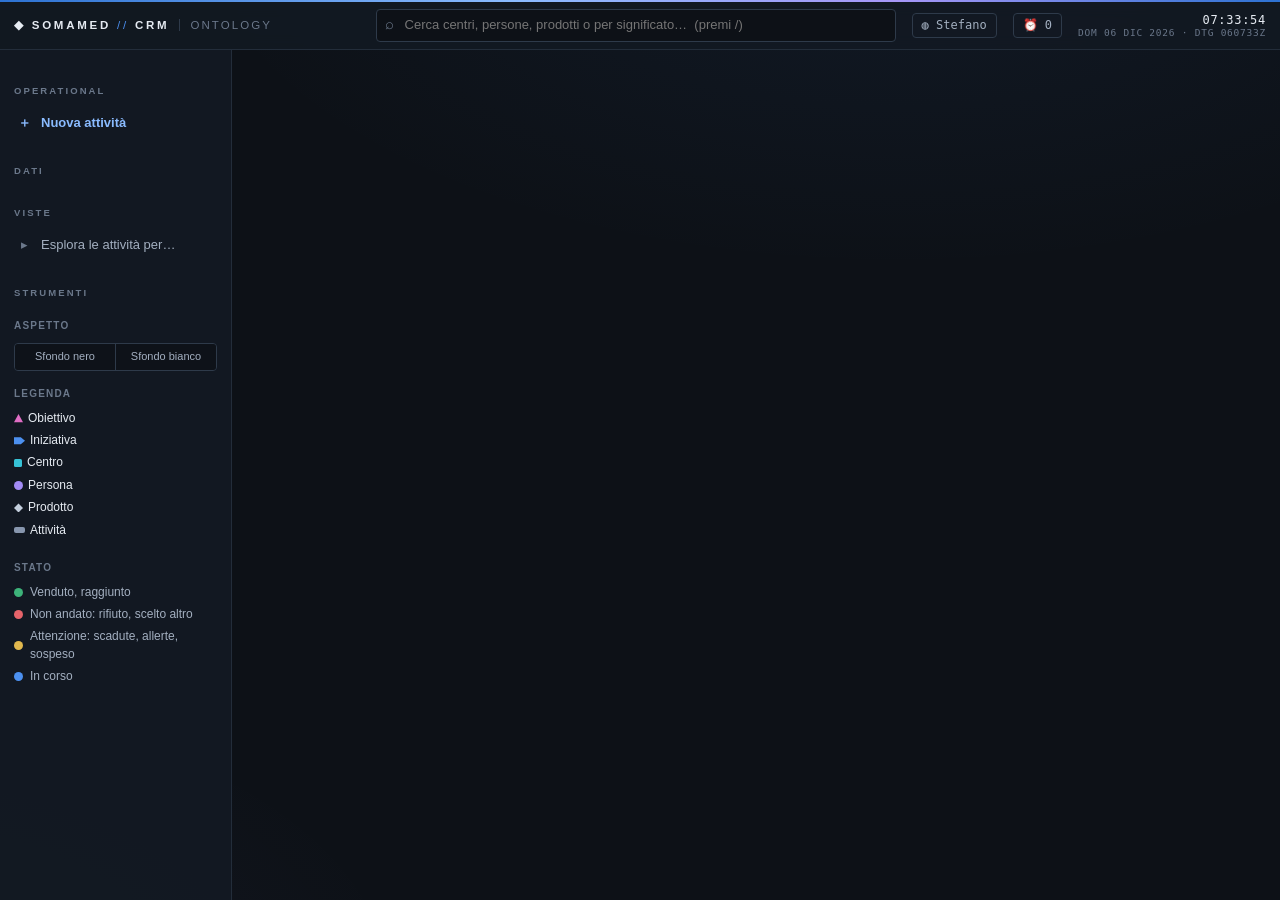
==== somamed/interfaccia/index.html @ 1c493655 "CRM SomaMed: tre strati separati, prestazioni e resilienza - database/ (PostgreSQL 16 + pgvector 0.8" ====
<!DOCTYPE html>
<html lang="it">
<head>
<meta charset="utf-8">
<meta name="viewport" content="width=device-width, initial-scale=1">
<title>SomaMed · CRM Ontology</title>
<style>
:root{
  --bg:#111418; --bg2:#1C2127; --panel:#252A31; --panel2:#2F343C; --line:#383E47; --line2:#404854;
  --tx:#F6F7F9; --tx2:#ABB3BF; --tx3:#738091;
  --blue:#4C90F0; --blue2:#2D72D2; --green:#32A467; --orange:#EC9A3C; --red:#E76A6E;
  --violet:#BDADFF; --teal:#3FA6DA; --gold:#F0B726;
  --mono:"SF Mono",ui-monospace,Menlo,Consolas,monospace;
}
*{box-sizing:border-box}
html,body{margin:0;height:100%;background:var(--bg);color:var(--tx);
  font:13px/1.45 -apple-system,BlinkMacSystemFont,"Inter","Segoe UI",sans-serif}
a{color:var(--blue);text-decoration:none} a:hover{text-decoration:underline}
button{font:inherit;color:inherit;cursor:pointer}
.app{display:grid;grid-template-rows:44px 1fr;grid-template-columns:232px 1fr;height:100vh}
/* barra superiore */
.top{grid-column:1/3;display:flex;align-items:center;gap:16px;padding:0 14px;
  background:var(--bg2);border-bottom:1px solid var(--line)}
.logo{font-weight:700;letter-spacing:.14em;font-size:12px;white-space:nowrap}
.logo b{color:var(--blue)}
.crumb{display:none;color:var(--tx3);font-family:var(--mono);font-size:11px;white-space:nowrap;overflow:hidden;text-overflow:ellipsis}
.search{flex:1;max-width:520px;margin-left:auto;position:relative}
.search input{width:100%;background:var(--bg);border:1px solid var(--line2);color:var(--tx);
  padding:6px 10px 6px 28px;border-radius:2px;font:inherit;outline:none}
.search input:focus{border-color:var(--blue);box-shadow:0 0 0 1px var(--blue)}
.search:before{content:"⌕";position:absolute;left:9px;top:4px;color:var(--tx3);font-size:15px}
.clock{font-family:var(--mono);font-size:11px;color:var(--tx3)}
/* barra laterale */
.side{background:var(--bg2);border-right:1px solid var(--line);overflow:auto;padding:10px 0}
.area{margin:14px 10px 4px;padding:6px 4px 5px;font-size:10px;font-weight:700;letter-spacing:.18em;color:var(--blue);border-bottom:1px solid var(--line2)}
.area:first-child{margin-top:4px}
.nav.nuova{color:var(--blue);font-weight:600}
.nav.nuova .ic{color:var(--blue)} .nav.nuova:hover{color:#fff;background:rgba(45,114,210,.3)}
.sub{padding-left:28px}
.sect{padding:10px 14px 4px;font-size:10px;letter-spacing:.12em;color:var(--tx3);text-transform:uppercase;font-weight:600}
.nav{display:flex;align-items:center;gap:9px;width:100%;text-align:left;background:none;border:0;
  padding:7px 14px;color:var(--tx2);border-left:2px solid transparent}
.nav:hover{background:var(--panel);color:var(--tx)}
.nav.on{background:rgba(76,144,240,.12);color:var(--tx);border-left-color:var(--blue)}
.nav .ic{width:16px;text-align:center;color:var(--tx3)}
.nav.on .ic{color:var(--blue)}
.seg{display:flex;margin:6px 14px;border:1px solid var(--line2);border-radius:2px;overflow:hidden}
.seg button{flex:1;background:var(--bg);border:0;padding:5px 0;font-size:11px;color:var(--tx2)}
.seg button+button{border-left:1px solid var(--line2)}
.seg button.on{background:var(--blue2);color:#fff}
.chips{padding:4px 14px;display:flex;flex-direction:column;gap:5px}
.chip{display:flex;justify-content:space-between;align-items:center;background:var(--panel);
  border:1px solid var(--line2);padding:4px 8px;font-size:11px;border-radius:2px}
.chip span{color:var(--tx3);margin-right:6px;text-transform:uppercase;font-size:9px;letter-spacing:.08em}
.chip button{background:none;border:0;color:var(--tx3);padding:0 0 0 6px}
.chip button:hover{color:var(--red)}
.primary{display:block;margin:12px 14px;width:calc(100% - 28px);background:var(--blue2);border:0;color:#fff;
  padding:8px;border-radius:2px;font-weight:600;letter-spacing:.04em}
.primary:hover{background:var(--blue)}
.ghost{background:var(--panel);border:1px solid var(--line2);padding:5px 10px;border-radius:2px;color:var(--tx)}
.ghost:hover{border-color:var(--blue)}
/* contenuto */
.main{overflow:auto;padding:14px 16px 40px}
.kpis{display:grid;grid-template-columns:repeat(6,1fr);gap:1px;background:var(--line);border:1px solid var(--line);margin-bottom:14px}
.kpi{background:var(--bg2);padding:10px 12px}
.kpi .l{font-size:10px;color:var(--tx3);letter-spacing:.1em;text-transform:uppercase}
.kpi .v{font-family:var(--mono);font-size:20px;margin-top:2px}
.kpi.warn .v{color:var(--red)}
.grid2{display:grid;grid-template-columns:minmax(230px,300px) minmax(0,1fr);gap:14px;align-items:start}
.panel{background:var(--bg2);border:1px solid var(--line)}
.ph{display:flex;align-items:center;justify-content:space-between;padding:8px 12px;border-bottom:1px solid var(--line);
  font-size:10px;letter-spacing:.12em;text-transform:uppercase;color:var(--tx2);font-weight:600}
.ph .n{font-family:var(--mono);color:var(--tx3);letter-spacing:0}
.pv{display:block;width:100%;background:none;border:0;border-bottom:1px solid var(--line);
  text-align:left;padding:8px 12px}
.pv:hover{background:var(--panel)} .pv.on{background:rgba(76,144,240,.14);box-shadow:inset 2px 0 var(--blue)}
.pv .r1{display:flex;justify-content:space-between;gap:8px}
.pv .lab{overflow:hidden;text-overflow:ellipsis;white-space:nowrap}
.pv .num{font-family:var(--mono);font-size:12px;color:var(--tx2);white-space:nowrap}
.pv .num .s{color:var(--red);margin-left:6px}
.bar{height:3px;background:var(--panel2);margin-top:6px}
.bar i{display:block;height:3px;background:var(--blue)}
table{width:100%;border-collapse:collapse}
th{position:sticky;top:0;background:var(--panel);text-align:left;font-size:10px;letter-spacing:.1em;
  text-transform:uppercase;color:var(--tx3);font-weight:600;padding:7px 10px;border-bottom:1px solid var(--line2);white-space:nowrap}
td{padding:7px 10px;border-bottom:1px solid var(--line);vertical-align:top}
td .o{white-space:normal;max-width:none;display:inline}
table.tab td .o{white-space:nowrap}
td .o:before{display:inline-block;margin-right:5px}
table.att{table-layout:fixed}

tr:hover td{background:rgba(255,255,255,.025)}
.mono{font-family:var(--mono);font-size:11px}
.dim{color:var(--tx3)}
.std{font-family:var(--mono);font-size:10px;padding:1px 5px;border:1px solid var(--line2);color:var(--gold);
  border-radius:2px;white-space:nowrap}
.stdn{color:var(--tx2);font-size:11px;display:block;margin-top:2px}
.st{display:inline-flex;align-items:center;gap:5px;font-size:11px;white-space:nowrap}
.st:before{content:"";width:7px;height:7px;border-radius:50%;background:var(--orange)}
.st.fatta:before{background:var(--green)} .st.annullata:before{background:var(--tx3)}
.st.scaduta{color:var(--red)} .st.scaduta:before{background:var(--red)}
.pr-alta{color:var(--red)} .pr-bassa{color:var(--tx3)}
/* link a oggetti */
.o{display:inline-flex;align-items:center;gap:5px;white-space:nowrap;max-width:100%;overflow:hidden;text-overflow:ellipsis}
.o:before{content:"";width:8px;height:8px;flex:none;border-radius:1px}
.o-azienda:before{background:var(--teal)} .o-contatto:before{background:var(--violet);border-radius:50%}
.o-prodotto:before{background:var(--gold);transform:rotate(45deg) scale(.85)}
.o-trattativa:before{background:var(--green)} .o-attivita:before{background:var(--orange)}
.o-obiettivo:before{background:#F5498B;border-radius:50% 50% 0 50%}
/* scheda oggetto */
.ohead{display:flex;align-items:center;gap:14px;padding:14px 16px;background:var(--bg2);border:1px solid var(--line);margin-bottom:14px}
.badge{font-family:var(--mono);font-size:10px;letter-spacing:.1em;padding:3px 7px;border:1px solid;border-radius:2px;text-transform:uppercase}
.ohead h1{margin:0;font-size:18px;font-weight:600}
.ohead .sub{color:var(--tx3);font-family:var(--mono);font-size:11px;margin-top:2px}
.props{display:grid;grid-template-columns:repeat(auto-fill,minmax(180px,1fr))}
.prop{background:var(--bg2);padding:8px 12px;border-right:1px solid var(--line);border-bottom:1px solid var(--line);min-width:0}
.prop .v .o{max-width:100%}
.prop .k{font-size:10px;color:var(--tx3);letter-spacing:.1em;text-transform:uppercase}
.prop .v{margin-top:2px;word-break:break-word}
.cols3{display:grid;grid-template-columns:minmax(0,1.2fr) minmax(0,1fr);gap:14px;margin-top:14px;align-items:start}
.list a{display:flex;justify-content:space-between;gap:10px;padding:7px 12px;border-bottom:1px solid var(--line);color:var(--tx)}
.list a:hover{background:var(--panel);text-decoration:none}
.list .meta{color:var(--tx3);font-size:11px;white-space:nowrap}
.empty{padding:14px 12px;color:var(--tx3);font-size:12px}
svg.graph{display:block;width:100%;height:330px;background:
  radial-gradient(circle at 1px 1px,#2a3038 1px,transparent 0) 0 0/18px 18px}
svg.graph .node{cursor:pointer} svg.graph .node:hover circle,svg.graph .node:hover rect{stroke:#fff}
svg.graph text{font:11px -apple-system,sans-serif;fill:var(--tx2)}
/* sequenze */
.seq{padding:12px;border-bottom:1px solid var(--line);overflow-x:auto}
.seq .t{font-size:11px;color:var(--tx3);margin-bottom:8px}
.steps{display:flex;align-items:stretch;gap:0;min-width:max-content}
.step{width:178px;background:var(--panel);border:1px solid var(--line2);padding:8px 9px;border-radius:2px;color:var(--tx);display:block}
.step:hover{border-color:var(--blue);text-decoration:none}
.step.cur{border-color:var(--blue);box-shadow:0 0 0 1px var(--blue)}
.step.da-fare{border-style:dashed}
.step .d{font-family:var(--mono);font-size:10px;color:var(--tx3);margin-top:6px;display:flex;justify-content:space-between}
.step .x{margin-top:5px;font-size:12px;display:-webkit-box;-webkit-line-clamp:2;-webkit-box-orient:vertical;overflow:hidden}
.arrow{width:26px;display:flex;align-items:center;justify-content:center;color:var(--tx3)}
.note{padding:9px 12px;border-bottom:1px solid var(--line)}
.note .m{font-family:var(--mono);font-size:10px;color:var(--tx3);margin-bottom:3px}
.actions{display:flex;gap:8px;flex-wrap:wrap;margin-left:auto}
.inline{display:flex;gap:6px;margin-top:10px}
input.f,select.f,textarea.f{width:100%;background:var(--bg);border:1px solid var(--line2);color:var(--tx);
  padding:6px 8px;border-radius:2px;font:inherit;outline:none}
input.f:focus,select.f:focus,textarea.f:focus{border-color:var(--blue)}
/* finestra nuova attività */
.modal{position:fixed;inset:0;background:rgba(0,0,0,.6);display:none;align-items:flex-start;justify-content:center;padding-top:60px;z-index:9}
.modal.on{display:flex}
.box{width:640px;background:var(--bg2);border:1px solid var(--line2);box-shadow:0 20px 60px rgba(0,0,0,.6)}
.form{display:grid;grid-template-columns:1fr 1fr;gap:10px 12px;padding:14px}
.form label{font-size:10px;letter-spacing:.1em;text-transform:uppercase;color:var(--tx3);display:block;margin-bottom:3px}
.form .w{grid-column:1/3}
.foot{display:flex;justify-content:flex-end;gap:8px;padding:10px 14px;border-top:1px solid var(--line)}
.err{color:var(--red);padding:0 14px 10px;font-size:12px}
.bar2{display:flex;flex-wrap:wrap;gap:10px;align-items:center;margin-bottom:12px}
.bar2 .seg{margin:0}
.bar2 .seg button{padding:5px 10px}
.bar2 input.f,.bar2 select.f{width:auto;min-width:170px}
.toggle{display:inline-flex;align-items:center;gap:6px;font-size:12px;color:var(--tx2);cursor:pointer;user-select:none}
.toggle input{accent-color:var(--blue)}
.gcrumb{font-family:var(--mono);font-size:11px;color:var(--tx3);padding:8px 12px;border-bottom:1px solid var(--line)}
.gcrumb a{color:var(--blue);cursor:pointer}
svg.map{display:block;width:100%;height:560px;background:var(--bg)}
svg.map path{stroke:#4a5361;stroke-width:.6;vector-effect:non-scaling-stroke;cursor:pointer;transition:fill .15s}
svg.map path:hover{stroke:#fff;stroke-width:1.4}
svg.map path.sel{stroke:#fff;stroke-width:1.8}
svg.map path.dim{opacity:.35}
svg.map text{font:9px var(--mono);fill:#F6F7F9;pointer-events:none;text-anchor:middle}
.know{display:inline-flex;align-items:center;gap:4px;font-size:10px;font-family:var(--mono);letter-spacing:.06em;
  padding:1px 6px;border-radius:2px;border:1px solid var(--green);color:var(--green);white-space:nowrap}
.know.no{border-color:var(--line2);color:var(--tx3)}
button.know{background:none;cursor:pointer}
.info a{color:var(--tx)} .info a:hover{color:var(--blue)}
.dia{padding:10px 12px;border-bottom:1px solid var(--line)}
.dia .g{font-family:var(--mono);font-size:11px;color:var(--gold);margin-bottom:4px}
.day{font-family:var(--mono);font-size:11px;color:var(--tx3);padding:8px 12px;background:var(--panel);border-bottom:1px solid var(--line);letter-spacing:.08em}
.gen{font-family:var(--mono);font-size:9px;letter-spacing:.1em;text-transform:uppercase;padding:1px 5px;border-radius:2px;border:1px solid var(--violet);color:var(--violet)}
.gen.diario{border-color:var(--gold);color:var(--gold)}
.drop{border:1px dashed var(--line2);padding:28px;text-align:center;color:var(--tx2);background:var(--bg)}
svg.lanes{display:block;background:radial-gradient(circle at 1px 1px,#252a31 1px,transparent 0) 0 0/18px 18px}
svg.lanes text{font:11px -apple-system,BlinkMacSystemFont,sans-serif;fill:#F6F7F9}
svg.lanes .t2{fill:#ABB3BF;font-size:10px} svg.lanes .mono{font:10px var(--mono);fill:#F0B726}
svg.lanes a:hover rect{stroke:#fff}
.esito{display:inline-flex;gap:5px;align-items:center;font-size:11px;padding:1px 7px;border-radius:9px;border:1px solid;white-space:nowrap}
.e-vendita{color:#32A467;border-color:#32A467} .e-rifiuto{color:#E76A6E;border-color:#E76A6E}
.e-scelto{color:#EC9A3C;border-color:#EC9A3C} .e-sospesa{color:#ABB3BF;border-color:#5f6b7c} .e-aperto{color:#4C90F0;border-color:#4C90F0;border-style:dashed}
.gen.campagna{border-color:var(--green);color:var(--green)} .gen.opportunita{border-color:var(--teal);color:var(--teal)} .gen.challenge{border-color:var(--violet);color:var(--violet)}
.chipz{display:flex;gap:6px;flex-wrap:wrap;padding:10px 12px}
.chipz span{font-size:11px;border:1px solid var(--line2);padding:2px 8px;border-radius:2px;background:var(--bg)}
.chipz b{color:var(--tx3);font-weight:500;margin-right:4px;text-transform:uppercase;font-size:9px;letter-spacing:.08em}
.storia{padding:12px 14px;font-size:14px;line-height:1.6;border-left:3px solid var(--green);margin:12px;background:var(--bg)}
.bell{font-family:var(--mono);font-size:12px;padding:3px 9px;border:1px solid var(--line2);border-radius:2px;color:var(--tx2);white-space:nowrap}
.bell.on{border-color:var(--red);color:#fff;background:rgba(231,106,110,.25)} .bell:hover{text-decoration:none;border-color:var(--blue)}
.warn{border:1px solid var(--orange);background:rgba(236,154,60,.12);color:#f5c58f;padding:8px 12px;font-size:12px;margin:0 14px 10px}
.warn b{color:var(--orange)}
.gia{font-size:10px;font-family:var(--mono);color:var(--orange);border:1px solid rgba(236,154,60,.6);padding:0 5px;border-radius:2px;white-space:nowrap}
.al{display:flex;gap:10px;align-items:flex-start;padding:9px 12px;border-bottom:1px solid var(--line)}
.al .d{font-family:var(--mono);font-size:11px;width:92px;flex:none}
.al.scaduta .d{color:var(--red)} .al.oggi .d{color:var(--orange)}
.tipoal{font-family:var(--mono);font-size:9px;letter-spacing:.08em;text-transform:uppercase;padding:1px 5px;border-radius:2px;border:1px solid var(--blue);color:var(--blue)}
.tipoal.riattivazione{border-color:var(--violet);color:var(--violet)} .tipoal.promemoria{border-color:var(--tx3);color:var(--tx3)}
table.tab{min-width:1050px;table-layout:auto} table.tab td{font-size:12.5px}
table.tab th{cursor:pointer;user-select:none} table.tab th:hover{color:var(--tx)}
table.tab td.ed{cursor:text} table.tab td.ed:hover{background:rgba(76,144,240,.08);box-shadow:inset 0 0 0 1px rgba(76,144,240,.35)}
table.tab td input,table.tab td select{width:100%;background:var(--bg);border:1px solid var(--blue);color:var(--tx);padding:3px 5px;font:inherit}
table.tab tr.nuova td{background:rgba(50,164,103,.06)}
svg.mm{display:block;width:100%;height:calc(100vh - 170px);min-height:560px;background:radial-gradient(circle at 1px 1px,#252a31 1px,transparent 0) 0 0/22px 22px}
svg.mm text{font-family:-apple-system,BlinkMacSystemFont,sans-serif;fill:#F6F7F9}
svg.mm text.t2{fill:#ABB3BF;font-size:11.5px}
svg.mm text.ramo{font-size:13px;fill:#d3d8de;paint-order:stroke;stroke:#0D1117;stroke-width:3px;font-style:italic}
svg.mm a:hover rect{stroke:#fff;stroke-width:2.5}
.zwrap{position:relative}
.zbtn{position:absolute;top:8px;right:8px;display:flex;gap:4px;z-index:2}
.zbtn button{background:rgba(28,33,39,.92);border:1px solid var(--line2);color:var(--tx);width:30px;height:28px;border-radius:2px;font-size:15px;line-height:1}
.zbtn button:hover{border-color:var(--blue)}
svg.zoomabile{cursor:grab;touch-action:none} svg.zoomabile:active{cursor:grabbing}
.selmap{display:grid;grid-template-columns:1fr 1fr;gap:10px}
.selmap svg{display:block;width:100%;height:340px;background:var(--bg);border:1px solid var(--line)}
.selmap path{stroke:#4a5361;stroke-width:.6;vector-effect:non-scaling-stroke;cursor:pointer}
.selmap path:hover{stroke:#fff;stroke-width:1.4}
.selmap path.off{opacity:.25;cursor:not-allowed}
.selmap text{font:9px var(--mono);fill:#F6F7F9;pointer-events:none;text-anchor:middle}
.selsum{font-size:12px;margin-top:8px;color:var(--tx2)} .selsum b{color:var(--tx)}
.otree{padding:4px 0}
.onode{border-left:2px solid #F5498B;margin:10px 0 10px 0;background:var(--bg2);border-top:1px solid var(--line);border-right:1px solid var(--line);border-bottom:1px solid var(--line)}
.onode .onode{margin-left:22px;border-left-color:rgba(245,73,139,.55)}
.ohd{display:flex;gap:12px;align-items:flex-start;padding:10px 12px;flex-wrap:wrap}
.ohd .tit{flex:1;min-width:260px}
.ohd .num{font-family:var(--mono);font-size:11px;color:var(--tx2);min-width:210px}
.oini{display:flex;align-items:center;gap:10px;padding:6px 12px 6px 26px;border-top:1px dashed var(--line);font-size:12.5px}
.oini .sp{flex:1}
.luoghi span{font-size:10px;font-family:var(--mono);border:1px solid var(--line2);padding:0 5px;border-radius:2px;margin-right:3px;color:var(--teal)}
.tip{position:fixed;display:none;z-index:20;max-width:340px;background:#252A31;border:1px solid var(--line2);box-shadow:0 8px 24px rgba(0,0,0,.5);
  padding:8px 10px;font-size:12px;line-height:1.5;pointer-events:none}
.tip b{color:var(--tx3);font-weight:500;font-size:10px;letter-spacing:.08em;text-transform:uppercase;margin-right:6px}
svg.lanes text.t3{font-size:10px;fill:#8f99a8;font-style:italic}
svg.lanes .piu{cursor:pointer} svg.lanes .piu:hover rect{stroke:var(--blue)} svg.lanes .piu:hover text{fill:var(--blue)!important}
.fm svg.map{height:430px}
.fmgrid{display:grid;grid-template-columns:minmax(260px,330px) minmax(0,1fr);gap:14px;align-items:start}
.toast{position:fixed;right:16px;bottom:16px;background:var(--panel2);border:1px solid var(--line2);border-left:3px solid var(--green);
  padding:9px 14px;display:none;z-index:10}
.op-grid{display:grid;grid-template-columns:repeat(3,1fr);gap:12px;padding:12px}
.op-col{min-width:0}.op-t{font-size:10px;letter-spacing:.12em;text-transform:uppercase;color:var(--dim,#8a94a6);margin-bottom:8px}
.op{border:1px solid var(--line);border-left:3px solid #5f6b7c;padding:8px 10px;margin-bottom:8px;font-size:12px}
.op-venduto{border-left-color:#3fb950}.op-rifiutato,.op-scelto-altro{border-left-color:#8b949e}.op-in-corso{border-left-color:#4c8dff}
.op-h{display:flex;justify-content:space-between;gap:10px;font-weight:600;margin-bottom:4px}.op-st{font-weight:400;font-size:11px;color:var(--dim,#8a94a6);white-space:nowrap}
.op-r{margin-top:3px;line-height:1.4}.op-r .k{display:inline-block;width:78px;font-size:10px;letter-spacing:.06em;text-transform:uppercase;color:var(--dim,#8a94a6)}
@media(max-width:1100px){.op-grid{grid-template-columns:1fr}}
.navsub{display:block;font-size:10px;color:var(--dim,#8a94a6);letter-spacing:.02em;margin-top:1px}
.iniguida{margin-bottom:14px}.ig3{display:grid;grid-template-columns:repeat(3,1fr);gap:12px;padding:12px}
.ig3 p{margin:6px 0 0;font-size:12px;line-height:1.45}.igpie{padding:0 12px 12px;font-size:12px}

/* ===================== TEMA ONTOLOGY (stile Palantir) ===================== */
:root{
  --bg:#0D1117; --bg2:#131A23; --panel:#18202B; --panel2:#1F2834; --line:#232D3A; --line2:#2E3A4A;
  --tx:#E6EBF2; --tx2:#A3AFC0; --tx3:#6B788B;
  --blue:#4C90F0; --blue2:#2D72D2; --acc:#4C90F0; --acc2:#8ABBFF; --amb:#E1A94E;
  --green:#3DB37A; --orange:#E58F3C; --red:#E5636A; --teal:#3FA6DA; --violet:#A797F7; --gold:#E8BE55;
  --mono:"JetBrains Mono","SF Mono",ui-monospace,Menlo,Consolas,monospace;
  --sans:"Inter","SF Pro Text",-apple-system,BlinkMacSystemFont,"Segoe UI",sans-serif;
}
html,body{background:var(--bg);font-family:var(--sans);-webkit-font-smoothing:antialiased}
body{background:radial-gradient(1200px 600px at 70% -10%,rgba(76,144,240,.07),transparent 60%),
  radial-gradient(900px 500px at -10% 110%,rgba(167,151,247,.05),transparent 60%),var(--bg)}
.app{grid-template-rows:2px 48px 1fr}
.classif{grid-column:1/3;background:linear-gradient(90deg,#2D72D2,#8ABBFF 40%,#A797F7 70%,#2D72D2);font-size:0;overflow:hidden}
.top{background:rgba(19,26,35,.88);backdrop-filter:blur(8px);border-bottom:1px solid var(--line)}
.logo{font-family:var(--sans);font-weight:600;letter-spacing:.24em;font-size:11.5px;color:var(--tx)}
.logo b{color:var(--acc);font-weight:500}
.logo .lv{color:var(--tx3);font-weight:500;letter-spacing:.18em;margin-left:10px;padding-left:10px;border-left:1px solid var(--line2)}
.search input{background:rgba(13,17,23,.85);border-color:var(--line2);border-radius:4px;transition:border-color .15s,box-shadow .15s}
.search input:focus{border-color:var(--acc);box-shadow:0 0 0 3px rgba(76,144,240,.18)}
.clock{display:flex;flex-direction:column;align-items:flex-end;line-height:1.2}
.clock b{color:var(--tx);font:500 12px var(--mono);letter-spacing:.06em} .clock span{font:9.5px var(--mono);color:var(--tx3);letter-spacing:.08em}
.side{background:rgba(19,26,35,.92);border-right:1px solid var(--line)}
.area{font-family:var(--sans);color:var(--tx3);letter-spacing:.22em;font-size:9.5px;border-bottom:0;margin-top:18px}
.nav{border-radius:0 4px 4px 0;margin-right:8px;width:calc(100% - 8px);transition:background .12s,color .12s}
.nav:hover{background:rgba(255,255,255,.04);color:var(--tx)}
.nav.on{background:linear-gradient(90deg,rgba(76,144,240,.18),rgba(76,144,240,.04));border-left-color:var(--acc);color:#fff}
.nav.on .ic{color:var(--acc2)}
.nav.nuova,.nav.nuova .ic{color:var(--acc2)} .nav.nuova:hover{background:rgba(76,144,240,.12);color:#fff}
.nav.home{font-weight:600;color:var(--tx);letter-spacing:.02em}
.panel,.ohead{background:linear-gradient(180deg,rgba(31,40,52,.55),rgba(24,32,43,.55)) ,var(--bg2);border:1px solid var(--line);border-radius:6px;
  box-shadow:0 1px 0 rgba(255,255,255,.03) inset,0 8px 24px rgba(0,0,0,.25);overflow:hidden}
.ph{font-family:var(--sans);font-weight:600;letter-spacing:.16em;font-size:10px;color:var(--tx2);background:rgba(255,255,255,.015);border-bottom-color:var(--line)}
.ph{justify-content:flex-start} .ph .n,.ph>button:last-child{margin-left:auto}
.ph .n{font-family:var(--mono);color:var(--tx3);letter-spacing:.04em}
th{background:rgba(19,26,35,.95);letter-spacing:.14em;color:var(--tx3);border-bottom-color:var(--line)}
td{border-bottom-color:var(--line)}
tr:hover td{background:rgba(76,144,240,.045)}
.primary{background:linear-gradient(180deg,#4C90F0,#2D72D2);color:#fff;border-radius:4px;box-shadow:0 1px 0 rgba(255,255,255,.18) inset,0 4px 14px rgba(45,114,210,.35)}
.primary:hover{background:linear-gradient(180deg,#68A6FF,#3B82E6)}
.ghost{background:rgba(31,40,52,.7);border-color:var(--line2);border-radius:4px;transition:border-color .12s,background .12s}
.ghost:hover{border-color:var(--acc);background:rgba(76,144,240,.1)}
input.f,select.f,textarea.f{background:rgba(13,17,23,.8);border-color:var(--line2);border-radius:4px}
input.f:focus,select.f:focus,textarea.f:focus{border-color:var(--acc);box-shadow:0 0 0 3px rgba(76,144,240,.15)}
.seg{border-radius:4px} .seg button{background:rgba(13,17,23,.8)} .seg button.on{background:var(--blue2);color:#fff}
.ohead h1{font-weight:600;letter-spacing:-.005em;font-size:20px}
.badge{letter-spacing:.16em;border-radius:3px}
.std{color:var(--gold);border-color:rgba(232,190,85,.35);background:rgba(232,190,85,.06)}
.kpi .v{font-family:var(--mono)}
svg.graph,svg.lanes,svg.mm{background:radial-gradient(circle at 1px 1px,rgba(163,175,192,.10) 1px,transparent 0) 0 0/20px 20px}
svg.map,.selmap svg{background:rgba(13,17,23,.9);border-radius:4px}
.tip{background:rgba(24,32,43,.97);border-color:var(--line2);border-radius:6px;box-shadow:0 12px 32px rgba(0,0,0,.5)}
.toast{background:var(--panel2);border-left-color:var(--acc);border-radius:4px;box-shadow:0 10px 30px rgba(0,0,0,.45)}
.modal{background:rgba(5,8,12,.6);backdrop-filter:blur(3px)}
.box{border-radius:8px;border-color:var(--line2);box-shadow:0 30px 80px rgba(0,0,0,.6);overflow:hidden}
.bell{border-radius:4px} .bell.on{border-color:rgba(229,99,106,.7);background:rgba(229,99,106,.14)}
.op{border-radius:4px;background:rgba(13,17,23,.35)}
.esito,.gen,.tipoal,.know{border-radius:3px}
::-webkit-scrollbar{width:10px;height:10px} ::-webkit-scrollbar-track{background:transparent}
::-webkit-scrollbar-thumb{background:#273241;border:3px solid var(--bg);border-radius:6px} ::-webkit-scrollbar-thumb:hover{background:#34445a}
*:focus-visible{outline:2px solid rgba(76,144,240,.6);outline-offset:1px}
a.o{color:#D6DEEA} a.o:hover{color:var(--acc2);text-decoration:none}
a{color:var(--acc2)}
.navsub{font-size:9.5px;color:var(--tx3)}
.selvert .selmap{grid-template-columns:1fr}.selvert .selmap svg{height:250px}
.selvert .selsum{font-size:11.5px;line-height:1.5}
.kbd{display:inline-block;font:500 10px/1 var(--mono);padding:3px 5px;border:1px solid var(--line2);border-radius:3px;color:var(--tx3);background:rgba(13,17,23,.6);margin-left:auto}

/* ---------- PLANCIA DI COMANDO ---------- */
.cmd-kpi{display:grid;grid-template-columns:repeat(6,minmax(0,1fr));gap:10px;margin-bottom:12px}
.ck{position:relative;border-radius:6px;overflow:hidden;background:rgba(24,32,43,.7);border:1px solid var(--line2);padding:10px 12px 11px;text-align:left;cursor:pointer;
  transition:border-color .12s,transform .12s,box-shadow .12s;color:var(--tx)}
.ck:hover{border-color:var(--acc);box-shadow:0 0 18px rgba(76,144,240,.12);transform:translateY(-1px)}
.ck .l{font:600 9.5px var(--sans);letter-spacing:.18em;color:var(--tx3);text-transform:uppercase}
.ck .v{font:500 26px/1.15 var(--sans);letter-spacing:-.01em;margin-top:4px;color:var(--tx)}
.ck .s{font:11px var(--sans);color:var(--tx3);margin-top:3px}
.ck:before{content:"";position:absolute;left:0;right:0;top:0;height:2px;background:var(--line2)} .ck.blu:before{background:var(--acc)}
.ck.rosso:before{background:var(--red)} .ck.rosso .v{color:var(--red)}
.ck.ambra:before{background:var(--amb)} .ck.ambra .v{color:var(--amb)}
.ck.verde:before{background:var(--green)} .ck.verde .v{color:#7fdcab}
.cmd-act{display:grid;grid-template-columns:repeat(4,minmax(0,1fr));gap:10px;margin-bottom:14px}
.ca{display:flex;align-items:center;gap:10px;padding:12px 14px;background:rgba(31,40,52,.6);border:1px solid var(--line2);color:var(--tx);
  font:500 13px var(--sans);letter-spacing:.01em;transition:all .12s;text-align:left;border-radius:6px}
.ca:hover{border-color:var(--acc);color:#fff;box-shadow:inset 0 0 0 1px rgba(76,144,240,.25),0 0 20px rgba(76,144,240,.1)}
.ca.prim{background:linear-gradient(180deg,#4C90F0,#2D72D2);color:#fff;border-color:#3B82E6;box-shadow:0 6px 18px rgba(45,114,210,.35)} .ca.prim:hover{background:linear-gradient(180deg,#68A6FF,#3B82E6);color:#fff}
.ca .ic{font-size:15px;width:18px;text-align:center;color:var(--acc2)} .ca.prim .ic{color:#fff} .ca.prim .kbd{color:#d8e8ff;border-color:rgba(255,255,255,.35);background:transparent}
.cmd-g{display:grid;grid-template-columns:minmax(0,1.55fr) minmax(0,1fr);gap:14px;align-items:start}
.cmd-g+.cmd-g{margin-top:14px}
.ag-h{font:600 9.5px var(--sans);letter-spacing:.18em;padding:7px 12px;background:rgba(13,17,23,.55);border-bottom:1px solid var(--line);color:var(--tx3)}
.ag-h.rosso{color:var(--red)} .ag-h.ambra{color:var(--amb)}
.ag{display:grid;grid-template-columns:78px minmax(0,1fr) auto;gap:10px;align-items:center;padding:8px 12px;border-bottom:1px solid var(--line);transition:background .1s}
.ag:hover{background:rgba(76,144,240,.045)}
.ag .q{font:11px var(--mono);color:var(--tx2)} .ag.scad .q{color:var(--red)} .ag.oggi .q{color:var(--amb)}
.ag .w{min-width:0} .ag .w a.t{color:var(--tx);font-weight:500} .ag .w a.t:hover{color:var(--acc2)}
.ag .w .c{font-size:11.5px;color:var(--tx3);margin-top:1px;white-space:nowrap;overflow:hidden;text-overflow:ellipsis}
.ag .ok{background:rgba(13,17,23,.5);border:1px solid var(--line2);border-radius:4px;color:var(--tx2);font:500 11px var(--sans);padding:5px 10px;transition:all .12s}
.ag .ok:hover{border-color:var(--acc);color:var(--acc2);background:rgba(76,144,240,.08)}
.ob{padding:10px 12px;border-bottom:1px solid var(--line)}
.ob .r{display:flex;justify-content:space-between;gap:10px;align-items:baseline}
.ob .p{font:11px var(--mono);color:var(--tx2);white-space:nowrap}
.trk{position:relative;height:6px;border-radius:3px;overflow:hidden;background:rgba(13,17,23,.55);border:1px solid var(--line2);margin-top:7px}
.trk i{position:absolute;top:0;bottom:0;left:0;background:linear-gradient(90deg,#2D72D2,#8ABBFF)} .trk u{position:absolute;top:0;bottom:0;background:repeating-linear-gradient(45deg,rgba(225,169,78,.55) 0 3px,transparent 3px 6px)}
.ob .lg{font:11px var(--sans);color:var(--tx3);margin-top:6px}
.rs{display:flex;gap:10px;align-items:center;padding:8px 12px;border-bottom:1px solid var(--line);font-size:12.5px}
.rs .e{font:600 9.5px var(--sans);letter-spacing:.12em;border-radius:3px;padding:2px 6px;border:1px solid;white-space:nowrap;min-width:86px;text-align:center}
.rs .e.vendita{color:#7fdcab;background:rgba(61,179,122,.08)} .rs .e.rifiuto{color:var(--red)} .rs .e.scelto{color:var(--orange)} .rs .e.sospesa{color:var(--tx3)}
.rs .w{flex:1;min-width:0} .rs .w .c{font-size:11px;color:var(--tx3);white-space:nowrap;overflow:hidden;text-overflow:ellipsis}
.rs .v{font:11px var(--mono);color:var(--tx2);white-space:nowrap}
.it{display:grid;grid-template-columns:minmax(0,1fr) auto;gap:8px;padding:8px 12px;border-bottom:1px solid var(--line);align-items:center}
.it .c{font-size:11px;color:var(--tx3)} .it .n{font:11px var(--mono);color:var(--tx2);text-align:right;white-space:nowrap}
.hint{font:10.5px var(--sans);color:var(--tx3);letter-spacing:.08em;margin:-4px 0 12px}
@media(max-width:1200px){.cmd-kpi{grid-template-columns:repeat(3,1fr)}.cmd-g{grid-template-columns:1fr}.cmd-act{grid-template-columns:repeat(2,1fr)}}

/* verifica obiettivi */
.sto{display:inline-block;font:600 9.5px var(--sans);letter-spacing:.1em;text-transform:uppercase;padding:2px 7px;border-radius:10px;border:1px solid;white-space:nowrap}
.sto.ok{color:#7fdcab;border-color:rgba(61,179,122,.5);background:rgba(61,179,122,.1)} .sto.blu{color:var(--acc2);border-color:rgba(76,144,240,.5);background:rgba(76,144,240,.1)}
.sto.amb{color:var(--amb);border-color:rgba(225,169,78,.5);background:rgba(225,169,78,.1)} .sto.ross{color:#ff9a9f;border-color:rgba(229,99,106,.5);background:rgba(229,99,106,.1)}
.sto.gri{color:var(--tx3);border-color:var(--line2)}
.vb{position:relative;height:8px;border-radius:4px;background:rgba(13,17,23,.7);border:1px solid var(--line2);margin:8px 0 4px}
.vb.alta{height:16px;border-radius:5px;margin:14px 0 6px}
.vb i{position:absolute;top:0;bottom:0;left:0} .vb i.v{background:linear-gradient(90deg,#2D72D2,#8ABBFF);border-radius:4px 0 0 4px}
.vb i.p{background:rgba(138,187,255,.38)} .vb i.a{background:repeating-linear-gradient(45deg,rgba(225,169,78,.55) 0 3px,transparent 3px 7px)}
.vb b.t{position:absolute;top:-5px;bottom:-5px;width:2px;background:#fff;box-shadow:0 0 6px rgba(255,255,255,.6)}
.vb b.t span{position:absolute;top:-15px;left:50%;transform:translateX(-50%);font:600 9px var(--sans);letter-spacing:.1em;color:var(--tx2);text-transform:uppercase}
.vb:not(.alta) b.t span{display:none}
.vleg{display:flex;flex-wrap:wrap;gap:14px;font-size:11px;color:var(--tx3);margin:4px 0 6px}
.vleg i{display:inline-block;width:12px;height:8px;border-radius:2px;margin-right:5px;vertical-align:0}
.vleg i.v{background:linear-gradient(90deg,#2D72D2,#8ABBFF)} .vleg i.p{background:rgba(138,187,255,.38)}
.vleg i.a{background:repeating-linear-gradient(45deg,rgba(225,169,78,.7) 0 2px,transparent 2px 4px)} .vleg i.e{background:rgba(13,17,23,.7);border:1px solid var(--line2)} .vleg i.t{width:2px;background:#fff}
.vgrid{display:grid;grid-template-columns:repeat(5,minmax(0,1fr));gap:1px;background:var(--line);border-bottom:1px solid var(--line)}
.vm{background:var(--bg2);padding:12px 14px} .vm .l{font:600 9.5px var(--sans);letter-spacing:.16em;text-transform:uppercase;color:var(--tx3)}
.vm .v{font:500 22px/1.2 var(--sans);margin-top:4px;letter-spacing:-.01em} .vm .s{font-size:11.5px;color:var(--tx3);margin-top:2px}
.vm.blu .v{color:var(--acc2)} .vm.amb .v{color:var(--amb)} .vm.ross .v{color:#ff9a9f} .vm.ok .v{color:#7fdcab}
.vgiu{padding:10px 14px 12px;border-top:1px solid var(--line);font-size:13px} .vgiu ul{margin:6px 0 0;padding-left:18px;color:var(--tx2)} .vgiu li{margin:2px 0}
.vdue{display:grid;grid-template-columns:minmax(0,1.3fr) minmax(0,1fr);gap:1px;background:var(--line);border-top:1px solid var(--line)}
.vdue>div{background:var(--bg2);padding:12px 14px}
.vt{font:600 9.5px var(--sans);letter-spacing:.16em;text-transform:uppercase;color:var(--tx3);margin-bottom:8px}
.fun{display:grid;grid-template-columns:170px 1fr 28px;gap:8px;align-items:center;margin:4px 0;font-size:12px}
.fun .fb{height:8px;background:rgba(13,17,23,.7);border-radius:4px;overflow:hidden} .fun .fb i{display:block;height:100%;background:linear-gradient(90deg,#2D72D2,#8ABBFF);border-radius:4px}
.fun .fn{font:12px var(--mono);text-align:right;color:var(--tx2)}
.fchi{display:flex;gap:12px;flex-wrap:wrap;margin-top:10px;font-size:11.5px} .fchi .ok{color:#7fdcab} .fchi .ross{color:#ff9a9f} .fchi .amb{color:var(--amb)} .fchi .gri{color:var(--tx3)}
.vatt{display:grid;grid-template-columns:1fr 1fr;gap:8px} .vatt div{background:rgba(13,17,23,.45);border:1px solid var(--line);border-radius:5px;padding:8px 10px}
.vatt b{display:block;font:500 20px var(--sans)} .vatt span{font-size:11px;color:var(--tx3)} .vatt .ross b{color:#ff9a9f} .vatt .blu b{color:var(--acc2)}
table.vtab{border-top:1px solid var(--line)} table.vtab td{font-size:12.5px;vertical-align:middle} table.vtab tr.chiuso td{opacity:.6}
.pr{display:inline-block;width:52px;height:5px;background:rgba(13,17,23,.7);border-radius:3px;overflow:hidden;margin-right:6px;vertical-align:middle}
.pr i{display:block;height:100%;background:var(--acc)}
.vcs{display:grid;grid-template-columns:repeat(auto-fill,minmax(300px,1fr));gap:10px;padding:12px} .vcs.uno{grid-template-columns:1fr}
.vc{display:block;background:rgba(13,17,23,.4);border:1px solid var(--line);border-radius:6px;padding:10px 12px;color:var(--tx);transition:border-color .12s,background .12s}
.vc:hover{border-color:var(--acc);background:rgba(76,144,240,.06);text-decoration:none}
.vc-h{display:flex;justify-content:space-between;gap:10px;align-items:flex-start} .vc-t{font-weight:500}
.vc-n{display:flex;align-items:baseline;gap:10px;margin-top:6px;font-size:12px;color:var(--tx2)} .vc-n .big{font:500 22px var(--sans);color:var(--tx)} .vc-n b{color:var(--tx)}
.vc-f{font-size:11px;color:var(--tx3)}
@media(max-width:1200px){.vgrid{grid-template-columns:repeat(2,1fr)}.vdue{grid-template-columns:1fr}}

/* ===== legenda unica: stessa forma e stesso colore ovunque ===== */
:root{--teal:#36C2D6;--violet:#A28BF5;--gold:#C3CEDD;--orange:#E1B84E;--amb:#E1B84E;--green:#3DB37A;--red:#E5636A;
  --c-ob:#E06EC5;--c-in:#4C90F0;--c-ce:#36C2D6;--c-pe:#A28BF5;--c-pr:#C3CEDD;--c-at:#8796AE}
.o:before{border-radius:0;transform:none;clip-path:none;width:9px;height:9px}
.o-obiettivo:before{background:var(--c-ob);clip-path:polygon(50% 0,100% 92%,0 92%)}
.o-trattativa:before{background:var(--c-in);width:11px;clip-path:polygon(0 10%,62% 10%,100% 50%,62% 90%,0 90%)}
.o-azienda:before{background:var(--c-ce);border-radius:1.5px;width:8px;height:8px}
.o-contatto:before{background:var(--c-pe);border-radius:50%}
.o-prodotto:before{background:var(--c-pr);clip-path:polygon(50% 0,100% 50%,50% 100%,0 50%)}
.o-attivita:before{background:var(--c-at);width:11px;height:6px;border-radius:2px}
.legsem span{display:flex;align-items:center;gap:7px;color:var(--tx2)} .legsem i{width:9px;height:9px;border-radius:50%;flex:none}
/* stato: verde venduto · rosso non andato · giallo attenzione · blu in corso */
.e-vendita{color:#7fdcab;border-color:#3DB37A} .e-rifiuto,.e-scelto{color:#ff9a9f;border-color:#E5636A} .e-sospesa{color:#E1B84E;border-color:#E1B84E} .e-aperto{color:var(--acc2);border-color:var(--acc)}
.st:before{background:var(--tx3)} .st.fatta:before{background:var(--acc)} .st.scaduta{color:#E1B84E} .st.scaduta:before{background:#E1B84E}
.pr-alta{color:#E1B84E}
.ck.ambra:before{background:#E1B84E} .ck.ambra .v{color:#E1B84E} .ck.blu .v{color:var(--tx)}
.ag-h.ambra{color:#E1B84E} .ag-h.blu{color:var(--acc2)} .ag.scad .q{color:#E1B84E} .ag.oggi .q{color:var(--acc2)}
.al.scaduta .d{color:#E1B84E} .al.oggi .d{color:var(--acc2)}
.bell.on{border-color:rgba(225,184,78,.7);background:rgba(225,184,78,.14);color:#E1B84E}
.gia{color:#E1B84E;border-color:rgba(225,184,78,.55)} .warn{border-color:#E1B84E;background:rgba(225,184,78,.1);color:#f0d690} .warn b{color:#E1B84E}
.rs .e.scelto,.rs .e.rifiuto{color:#ff9a9f} .rs .e.sospesa{color:#E1B84E}
.sto.amb{color:#E1B84E;border-color:rgba(225,184,78,.5);background:rgba(225,184,78,.1)}
.vm.amb .v,.vatt .amb b{color:#E1B84E}
.op-venduto{border-left-color:#3DB37A} .op-rifiutato,.op-scelto-altro{border-left-color:#E5636A} .op-sospeso{border-left-color:#E1B84E} .op-in-corso{border-left-color:var(--acc)}
.std{color:var(--c-at);border-color:rgba(135,150,174,.45);background:rgba(135,150,174,.08)}
.gen,.gen.campagna,.gen.opportunita,.gen.challenge{color:var(--acc2);border-color:rgba(76,144,240,.55);background:rgba(76,144,240,.08)}
.gen.diario{color:var(--tx2);border-color:var(--line2);background:none}
.know{border-color:var(--c-pe);color:var(--c-pe)} .know.no{border-color:var(--line2);color:var(--tx3)}
.onode{border-left-color:var(--c-ob)} .onode .onode{border-left-color:rgba(224,110,197,.55)}
.vb i.a{background:repeating-linear-gradient(45deg,rgba(138,187,255,.45) 0 3px,transparent 3px 7px)}
.vleg i.a{background:repeating-linear-gradient(45deg,rgba(138,187,255,.7) 0 2px,transparent 2px 4px)}
.storia{border-left-color:var(--acc)} .toast{border-left-color:var(--acc)}
.dia .g{color:var(--acc2)}
.ig2{grid-template-columns:repeat(2,1fr)}
.gen.marketing{color:var(--acc2);border-color:rgba(76,144,240,.6);background:none}
.gen.commerciale{color:#fff;border-color:rgba(76,144,240,.75);background:rgba(76,144,240,.32)}
.gen.ob{color:#f0a6dc;border-color:rgba(224,110,197,.5);background:rgba(224,110,197,.07)} .gen.tip{color:var(--tx2);border-color:var(--line2);background:none}

/* piano del giorno */
.pg{display:grid;grid-template-columns:minmax(0,1.7fr) minmax(300px,1fr);gap:14px;align-items:start;margin-top:14px}
.pg-c{display:flex;flex-wrap:wrap;gap:14px;align-items:center;padding:12px 14px}
.pg-c .seg button{padding:5px 14px}
.pg-c label{display:flex;align-items:center;gap:8px;font-size:12px;color:var(--tx2)}
.pg-cap{flex:1;min-width:260px} .pg-cap .vb{margin:0 0 4px} .pg-cap span{font-size:11.5px;color:var(--tx3)}
.pc{background:linear-gradient(180deg,rgba(31,40,52,.55),rgba(24,32,43,.55)),var(--bg2);border:1px solid var(--line);border-radius:6px;padding:12px 14px;margin-bottom:12px;
  border-left:3px solid var(--c-at);box-shadow:0 8px 24px rgba(0,0,0,.2)}
.pc-t{display:flex;align-items:center;gap:10px;flex-wrap:wrap} .pc-t .sp{flex:1}
.ora{font:600 15px var(--mono);color:var(--tx)} .ora span{font-weight:400;color:var(--tx3);font-size:12px}
.can{font:600 9.5px var(--sans);letter-spacing:.12em;text-transform:uppercase;padding:2px 7px;border-radius:3px;border:1px solid var(--line2);color:var(--tx2)}
.can-chiamata,.can-follow-up{color:var(--acc2);border-color:rgba(76,144,240,.5)} .can-email{color:#c9d3e2}
.pc-t a.o{font-weight:600;font-size:14px} .dur{font:11px var(--mono);color:var(--tx3)}
.mot{font-size:10.5px;padding:1px 7px;border-radius:9px;border:1px solid var(--line2);color:var(--tx3)}
.mot.att{color:#E1B84E;border-color:rgba(225,184,78,.5);background:rgba(225,184,78,.08)} .mot.blu{color:var(--acc2);border-color:rgba(76,144,240,.45)}
.pc-p{margin-top:6px;font-size:13px} .pc-w{margin-top:5px;font-size:12.5px;color:var(--tx2)} .pc-w b{font:600 9.5px var(--sans);letter-spacing:.14em;text-transform:uppercase;color:var(--tx3);margin-right:6px}
.pc-r{display:flex;gap:8px;flex-wrap:wrap;margin-top:9px} a.btn{display:inline-block;color:var(--tx);text-decoration:none;font-size:12.5px}
.pc-d{margin-top:10px;border-top:1px dashed var(--line);padding-top:8px} .pc-d summary{cursor:pointer;font-size:12px;color:var(--tx2)}
textarea.prep{margin-top:8px;font:12.5px/1.5 var(--mono);white-space:pre-wrap}
.pc-e{margin-top:10px;border-top:1px solid var(--line);padding-top:10px;display:grid;gap:8px}
.pc-e2{display:flex;gap:8px;align-items:center;flex-wrap:wrap;font-size:12px}
.sg{padding:9px 12px;border-bottom:1px solid var(--line);border-left:3px solid var(--line2)} .sg .t{font-size:12.5px;font-weight:500} .sg .a{font-size:12px;color:var(--tx3);margin-top:2px}
.sg.att{border-left-color:#E1B84E} .sg.no{border-left-color:#E5636A} .sg.blu{border-left-color:var(--acc)} .sg.idea{border-left-color:var(--c-pe)}
.fx{display:flex;justify-content:space-between;gap:10px;align-items:center;padding:8px 12px;border-bottom:1px solid var(--line);font-size:12.5px}
.fx .c{font-size:11px;color:var(--tx3);margin-top:2px} .fx .ghost{font-size:11px;padding:3px 8px;white-space:nowrap}
.cmd-act{grid-template-columns:repeat(5,minmax(0,1fr))}
@media(max-width:1200px){.pg{grid-template-columns:1fr}}

.dc{border-bottom:1px solid var(--line)} .dc-r{display:grid;grid-template-columns:96px minmax(0,1fr) auto;gap:10px;align-items:center;padding:8px 12px}
.dc-r:hover{background:rgba(76,144,240,.04)} .dc-r .q{font:11px var(--mono);color:var(--tx2)} .dc-r .q.att{color:#E1B84E}
.dc-r .rim{display:block;font:10px var(--sans);color:#E1B84E} .dc-r .w{min-width:0} .dc-r .c{font-size:11.5px;color:var(--tx3);margin-top:2px}
.dc-b{display:flex;gap:6px} .dc-b .ghost{font-size:11px;padding:4px 9px;white-space:nowrap}
.dc-e{gap:8px;padding:0 12px 12px 118px}
.day.oggi{color:var(--acc2);background:rgba(76,144,240,.08)}

/* ===== tema chiaro: sfondo bianco, scritte nere ===== */
.bell.ut{color:var(--tx2)} #segTema button{padding:5px 0}
html.chiaro{--bg:#F4F6F9;--bg2:#FFFFFF;--panel:#F2F4F8;--panel2:#E9EDF3;--line:#E2E7EE;--line2:#CBD3DE;
  --tx:#0E1116;--tx2:#3A4556;--tx3:#6A7688;--acc2:#2D72D2;--c-pr:#8A97AA;--c-at:#6E7C93;color-scheme:light}
html.chiaro body{background:#F4F6F9;color:#0E1116}
html.chiaro .top,html.chiaro .side{background:#FFFFFF}
html.chiaro .panel,html.chiaro .ohead,html.chiaro .pc,html.chiaro .ck,html.chiaro .vm,html.chiaro .vdue>div,html.chiaro .kpi{background:#FFFFFF;box-shadow:0 1px 2px rgba(16,24,40,.06),0 4px 14px rgba(16,24,40,.05)}
html.chiaro .ph,html.chiaro th{background:#F7F9FC;color:#3A4556}
html.chiaro input.f,html.chiaro select.f,html.chiaro textarea.f,html.chiaro .search input,html.chiaro .seg button{background:#FFFFFF;color:#0E1116}
html.chiaro .seg button.on{background:#2D72D2;color:#fff}
html.chiaro .ghost,html.chiaro .ca,html.chiaro .ag .ok,html.chiaro .vc,html.chiaro .op,html.chiaro .vatt div{background:#FFFFFF;color:#0E1116}
html.chiaro .ca.prim{color:#fff} html.chiaro .nav.on{color:#0E1116} html.chiaro .nav:hover{background:#F0F3F8}
html.chiaro .day,html.chiaro .ag-h{background:#F2F5F9} html.chiaro .day.oggi{background:#E8F0FC}
html.chiaro a.o{color:#0E1116} html.chiaro a.o:hover{color:#2D72D2}
html.chiaro .vb,html.chiaro .fun .fb,html.chiaro .pr,html.chiaro .trk{background:#EDF1F6}
html.chiaro .tip,html.chiaro .toast,html.chiaro .box{background:#FFFFFF;color:#0E1116}
html.chiaro .modal{background:rgba(15,20,30,.35)}
html.chiaro .e-vendita,html.chiaro .ck.verde .v,html.chiaro .vm.ok .v,html.chiaro .sto.ok,html.chiaro .rs .e.vendita{color:#1E8A55}
html.chiaro .e-rifiuto,html.chiaro .e-scelto,html.chiaro .vm.ross .v,html.chiaro .sto.ross,html.chiaro .rs .e.scelto,html.chiaro .rs .e.rifiuto,html.chiaro .fchi .ross{color:#C2343C}
html.chiaro .ck.ambra .v,html.chiaro .sto.amb,html.chiaro .vm.amb .v,html.chiaro .gia,html.chiaro .mot.att,html.chiaro .ag.scad .q,html.chiaro .al.scaduta .d,
html.chiaro .st.scaduta,html.chiaro .dc-r .q.att,html.chiaro .dc-r .rim,html.chiaro .ag-h.ambra,html.chiaro .e-sospesa,html.chiaro .fchi .amb,html.chiaro .pr-alta,html.chiaro .bell.on{color:#9A6B00}
html.chiaro .warn{color:#6b4c00} html.chiaro .gen.commerciale{color:#fff;background:#2D72D2}
html.chiaro .std{color:#4F5D73} html.chiaro .know{color:#6B4FD8;border-color:#8B72E8}
/* grafici e mappe */
html.chiaro svg.graph,html.chiaro svg.lanes,html.chiaro svg.mm{background:radial-gradient(circle at 1px 1px,rgba(60,70,90,.14) 1px,transparent 0) 0 0/20px 20px,#FFFFFF}
html.chiaro svg.map,html.chiaro .selmap svg{background:#F7F9FC}
html.chiaro [fill="#18202B"]{fill:#FFFFFF} html.chiaro [fill="#1C2127"],html.chiaro [fill="#1F2834"]{fill:#E6EBF2}
html.chiaro [stroke="#0D1117"]{stroke:#FFFFFF} html.chiaro [stroke="#18202B"]{stroke:#FFFFFF}
html.chiaro svg.lanes text,html.chiaro svg.mm text,html.chiaro svg.graph text{fill:#0E1116}
html.chiaro svg.lanes .t2,html.chiaro svg.mm text.t2,html.chiaro svg.lanes text.t3{fill:#5A6578}
html.chiaro svg.mm text.ramo{fill:#3A4556;stroke:#FFFFFF}
html.chiaro svg.map path,html.chiaro .selmap path{stroke:#AEB8C6} html.chiaro svg.map text,html.chiaro .selmap text{fill:#0E1116}
html.chiaro svg.map path:hover,html.chiaro .selmap path:hover,html.chiaro svg.map path.sel{stroke:#0E1116}
html.chiaro .vb b.t{background:#0E1116;box-shadow:none} html.chiaro .vleg i.t{background:#0E1116}
html.chiaro .classif{opacity:.9}
html.chiaro .ca.prim{background:linear-gradient(180deg,#4C90F0,#2D72D2);color:#fff;border-color:#2D72D2}
html.chiaro .kbd{background:#F2F4F8;color:#3A4556;border-color:#CBD3DE} html.chiaro .ca.prim .kbd{background:transparent;color:#fff;border-color:rgba(255,255,255,.5)}
html.chiaro .zbtn button{background:rgba(255,255,255,.95);color:#0E1116;border-color:#CBD3DE}
html.chiaro .primary{color:#fff}
html.chiaro [stroke="#F6F7F9"],html.chiaro [stroke="#fff"]{stroke:#0E1116}

.arch{display:flex;align-items:stretch;gap:8px;padding:14px;flex-wrap:wrap} .ab{flex:1;min-width:150px;border:1px solid var(--line2);border-radius:6px;padding:10px 12px;background:rgba(76,144,240,.05)}
.ab b{display:block;font-size:13px} .ab span{font-size:11.5px;color:var(--tx3)} .aa{display:flex;align-items:center;color:var(--tx3)}
.cnt{display:grid;grid-template-columns:repeat(auto-fill,minmax(120px,1fr));gap:8px;padding:12px} .cnt div{border:1px solid var(--line);border-radius:5px;padding:8px 10px}
.cnt b{display:block;font:500 18px var(--sans)} .cnt span{font-size:11px;color:var(--tx3)}
.cpv{display:grid;gap:4px;margin:0 0 10px;max-height:260px;overflow:auto;border:1px solid var(--line);border-radius:5px;padding:8px 10px}
.ghost.dang{border-color:rgba(229,99,106,.6);color:#ff9a9f} html.chiaro .ghost.dang{color:#C2343C}

/* ===== sfondo bianco: carta a puntini come le agende, più leggibile ===== */
html.chiaro{--tx:#15181D;--tx2:#3B4452;--tx3:#646F80;--line:#E4E2DC;--line2:#CFCCC4}
html.chiaro body{background:#FBFAF6;font-size:13.5px;line-height:1.55}
html.chiaro .main{background-color:#FBFAF6;background-image:radial-gradient(circle, #C9C6BD 1.05px, transparent 1.3px);background-size:22px 22px;background-position:11px 11px}
html.chiaro .side{background:#F6F4EE;border-right-color:#E4E2DC} html.chiaro .top{background:#FFFFFF;border-bottom-color:#E4E2DC}
html.chiaro .panel,html.chiaro .ohead,html.chiaro .pc,html.chiaro .ck{background:#FFFFFF;border-color:#E4E2DC;border-radius:8px;
  box-shadow:0 1px 0 rgba(0,0,0,.02),0 2px 10px rgba(60,50,30,.06)}
html.chiaro .ph{background:#FCFBF8;color:#4A5260;font-size:10.5px;padding:10px 14px}
html.chiaro th{background:#FCFBF8}
html.chiaro td{padding:9px 11px} html.chiaro tr:hover td{background:#F7F5EF}
/* zone di scrittura: righe a puntini, come un'agenda */
html.chiaro textarea.f{background-color:#FFFEFB;background-image:radial-gradient(circle, #D6D2C8 1px, transparent 1.2px);
  background-size:16px 24px;background-position:0 20px;line-height:24px;padding:4px 10px;font-size:14px;border-color:#D9D5CC}
html.chiaro textarea.prep{font-size:13px;line-height:24px}
html.chiaro input.f,html.chiaro select.f{background:#FFFFFF;border-color:#D9D5CC;padding:8px 10px;font-size:13.5px}
html.chiaro input.f:focus,html.chiaro select.f:focus,html.chiaro textarea.f:focus{border-color:#2D72D2;box-shadow:0 0 0 3px rgba(45,114,210,.15)}
html.chiaro .ghost{padding:6px 12px;border-color:#D9D5CC} html.chiaro .ghost:hover{background:#F2F6FD;border-color:#2D72D2}
html.chiaro .nav{padding:8px 14px;color:#3B4452} html.chiaro .nav.on{background:#EAF1FC;border-left-color:#2D72D2}
html.chiaro .day,html.chiaro .ag-h{background:#F6F4EE;color:#4A5260} html.chiaro .day.oggi{background:#EAF1FC;color:#1F5FBF}
html.chiaro .dia,html.chiaro .note{line-height:1.6;font-size:13.5px}
html.chiaro .dia .g,html.chiaro .note .m{color:#1F5FBF}
html.chiaro svg.graph,html.chiaro svg.lanes,html.chiaro svg.mm{background:radial-gradient(circle,#CFCBC2 1px,transparent 1.2px) 0 0/22px 22px,#FFFEFB}

/* assistente obiettivi */
.pm-kpi{display:grid;grid-template-columns:repeat(5,minmax(0,1fr));gap:1px;background:var(--line);border-bottom:1px solid var(--line)}
.pm-kpi div{background:var(--bg2);padding:10px 12px} .pm-kpi .l{display:block;font:600 9.5px var(--sans);letter-spacing:.12em;text-transform:uppercase;color:var(--tx3)}
.pm-kpi b{display:block;font:500 21px var(--sans);margin-top:3px} .pm-kpi .r{font-size:11.5px;color:var(--acc2)}
.pm-due{display:grid;grid-template-columns:1fr 1fr;gap:1px;background:var(--line)} .pm-due>div{background:var(--bg2);padding:12px 14px}
.pm-eco{width:100%} .pm-eco td{padding:4px 2px;border:0;font-size:12.5px} .pm-eco td:last-child{text-align:right;font-family:var(--mono)}
.pm-eco tr.t td{border-top:1px solid var(--line2);font-weight:600} .pm-eco tr.neg td:last-child{color:#E5636A} .pm-eco tr.pos td:last-child{color:#3DB37A}
.pm-av{border-top:1px solid var(--line)} .sg.ok{border-left-color:#3DB37A}
.pm-ai{margin:12px 14px;padding:10px 12px;border:1px solid rgba(76,144,240,.45);border-radius:6px;background:rgba(76,144,240,.06)} .pm-ai .txt{font-size:13px;line-height:1.6}
.pm-w{display:grid;grid-template-columns:minmax(0,1fr) minmax(0,1.1fr)} .pm-qs{padding:14px;border-right:1px solid var(--line)}
.pm-live{max-height:none} .pm-live .pm-kpi{grid-template-columns:repeat(2,1fr)} .pm-live .pm-due{grid-template-columns:1fr}
.pm-q{margin-bottom:14px} .pm-q label{display:block;font-size:13px;font-weight:500;margin-bottom:5px;text-transform:none;letter-spacing:0;color:var(--tx)}
.pm-q .pq{font-size:11.5px;color:var(--tx3);margin-top:4px;line-height:1.45}
.pm-num{display:flex;align-items:center;gap:8px} .pm-num input{max-width:200px} .pm-num span{color:var(--tx3)}
.pm-ch{display:flex;flex-wrap:wrap;gap:6px 14px;font-size:12.5px}
.pm-dot{display:inline-block;width:8px;height:8px;border-radius:50%;background:var(--line2);margin-left:5px} .pm-dot.on{background:var(--acc)} .pm-dot.ok{background:#3DB37A}
@media(max-width:1200px){.pm-w,.pm-due{grid-template-columns:1fr}.pm-kpi{grid-template-columns:repeat(2,1fr)}}

/* ===== colori più concreti: etichette piene, leggibili ===== */
.gen{font:700 9.5px/1.5 var(--sans);letter-spacing:.08em;padding:2px 7px;border-radius:3px;border:0;color:#fff;vertical-align:1px}
.gen.ob{background:#C2408F;color:#fff} .gen.ob-b{background:#7E3BA6;color:#fff}
.gen.commerciale{background:#1F5FBF;color:#fff;border:0} .gen.marketing{background:#4F7FAF;color:#fff;border:0}
.gen.tip{background:#E4E8EE;color:#26303D;border:0} .gen.diario{background:#5C6B80;color:#fff}
html:not(.chiaro) .gen.tip{background:#2E3A4A;color:#E6EBF2}
.luoghi span{font:600 10.5px var(--sans);border:0;padding:1px 7px;border-radius:3px;margin-right:4px;background:#DCE7F5;color:#173E73}
html:not(.chiaro) .luoghi span{background:#1D3A5E;color:#CFE2FF}
.luoghi span.dim,html:not(.chiaro) .luoghi span.dim{background:none;color:var(--tx3);padding:0 2px;font-weight:500}
.onode{border-left:4px solid #C2408F} .onode .onode{border-left-color:#7E3BA6}
html.chiaro .onode{border-top-color:#E4E2DC;border-right-color:#E4E2DC;border-bottom-color:#E4E2DC}
html.chiaro .ohd .num{color:#3B4452}
/* mostra / nascondi */
.tg,.pg-t{background:none;border:1px solid var(--line2);color:var(--tx2);width:20px;height:20px;line-height:16px;padding:0;border-radius:4px;font-size:11px;margin-right:7px;cursor:pointer;vertical-align:1px;flex:none}
.tg:hover,.pg-t:hover{border-color:var(--acc);color:var(--acc2)} .tg.vuoto{display:inline-block;border:0;cursor:default}
.ph{cursor:pointer;user-select:none} .ph>.pg-t{margin-left:-4px!important}
.panel.chiuso>:not(.ph){display:none!important} .panel.chiuso{padding-bottom:0}
.onode.chiuso>.oini,.onode.chiuso>.onode{display:none} .nasc{display:none;font-size:11px;color:var(--tx3);margin-left:6px} .onode.chiuso>.ohd .nasc{display:inline}

/* offerte */
.off{display:grid;grid-template-columns:minmax(0,1.8fr) minmax(300px,1fr);gap:14px;margin-top:14px;align-items:start}
.offt{position:sticky;top:0}
table.offr td{padding:5px 3px;vertical-align:top} table.offr input.n{width:68px;padding:5px 6px} table.offr td:first-child{min-width:210px} table.offr th{padding:6px 3px;font-size:9.5px}
.att-t{color:#E1B84E}
.foglio-bar{display:flex;gap:12px;align-items:center;margin:16px 0 10px}
.foglio{background:#fff;color:#111;max-width:820px;margin:0 auto 30px;padding:46px 54px;font:13px/1.55 Georgia,"Times New Roman",serif;box-shadow:0 8px 30px rgba(0,0,0,.25);border-radius:2px}
.foglio b{color:#111} .fg-h{display:flex;justify-content:space-between;border-bottom:2px solid #1F5FBF;padding-bottom:12px;font-size:12px}
.fg-d{text-align:right} .fg-a{margin:22px 0 18px 55%} .fg-o{margin:10px 0 14px} .fg-p{margin-bottom:16px}
.fg-t,.fg-tot{width:100%;border-collapse:collapse;font-size:12px} .fg-t th{background:#F1F4F9;color:#333;text-align:left;padding:6px;font:600 10.5px Arial,sans-serif;letter-spacing:.04em;text-transform:uppercase;border-bottom:1px solid #ccc}
.fg-t td{padding:6px;border-bottom:1px solid #e3e3e3;color:#111;background:#fff} .fg-t td:nth-child(n+2),.fg-t th:nth-child(n+2){text-align:right;white-space:nowrap}
.fg-tot{width:45%;margin:10px 0 0 55%} .fg-tot td{padding:3px 6px;border:0;color:#111;background:#fff} .fg-tot td:last-child{text-align:right} .fg-tot tr.t td{border-top:2px solid #111;font-weight:700}
.fg-c{margin-top:22px;font-size:12px} .fg-f{display:flex;justify-content:space-between;margin-top:40px;font-size:12px}
@media print{ body *{visibility:hidden} .foglio,.foglio *{visibility:visible} .foglio{position:absolute;left:0;top:0;box-shadow:none;margin:0;max-width:none;width:100%;padding:20mm} }
@media(max-width:1200px){.off{grid-template-columns:1fr}}

/* pulsantiera esito */
.esb{display:grid;grid-template-columns:1.25fr 1fr 1.1fr .85fr;gap:8px;margin-top:2px}
.esb-b{display:flex;align-items:center;gap:10px;text-align:left;padding:9px 12px;border-radius:7px;border:1px solid var(--line2);background:rgba(31,40,52,.6);color:var(--tx);cursor:pointer;transition:all .12s;position:relative;font:inherit}
.esb-b b{display:block;font-size:13px;font-weight:600} .esb-b small{display:block;font-size:11px;color:var(--tx3);margin-top:1px}
.esb-b .i{width:28px;height:28px;border-radius:50%;display:flex;align-items:center;justify-content:center;font-size:14px;flex:none;background:rgba(255,255,255,.06)}
.esb-b:hover{transform:translateY(-1px);box-shadow:0 4px 14px rgba(0,0,0,.18)}
.esb-b.fatta{background:linear-gradient(180deg,#4C90F0,#2D72D2);border-color:#2D72D2;color:#fff} .esb-b.fatta small{color:rgba(255,255,255,.8)} .esb-b.fatta .i{background:rgba(255,255,255,.22)}
.esb-b.nores .i{background:rgba(225,184,78,.18);color:#E1B84E} .esb-b.nores:hover{border-color:#E1B84E}
.esb-b.rim .i{background:rgba(76,144,240,.15);color:var(--acc2)} .esb-b.rim:hover{border-color:var(--acc)}
.esb-b.rim select{background:transparent;border:0;border-bottom:1px dashed var(--line2);color:var(--tx2);font:inherit;font-size:11px;padding:0;cursor:pointer}
.esb-go{margin-left:auto;width:28px;height:28px;border-radius:50%;border:1px solid var(--acc);background:none;color:var(--acc2);cursor:pointer;flex:none}
.esb-go:hover{background:var(--acc);color:#fff}
.esb-b.ann .i{background:rgba(229,99,106,.12);color:#E5636A} .esb-b.ann:hover,.esb-b.ann.pronto{border-color:#E5636A} .esb-b.ann.pronto{background:rgba(229,99,106,.12)}
html.chiaro .esb-b{background:#fff;border-color:#D9D5CC} html.chiaro .esb-b.fatta{background:linear-gradient(180deg,#3B82E6,#1F5FBF);color:#fff}
html.chiaro .esb-b.nores .i{color:#9A6B00;background:#FBF1D6} html.chiaro .esb-b.rim .i{background:#E6EFFC} html.chiaro .esb-b.ann .i{background:#FBE7E8;color:#C2343C}
html.chiaro .esb-b.rim select{color:#3B4452}
@media(max-width:1100px){.esb{grid-template-columns:1fr 1fr}}

/* pannelli dell'esito: compaiono solo dopo la scelta */
.esp{display:none;margin-top:10px;padding:12px 14px;border-radius:8px;border:1px solid var(--line2);background:rgba(13,17,23,.35)}
.esp.on{display:grid;gap:9px;animation:apri .14s ease-out} @keyframes apri{from{opacity:0;transform:translateY(-4px)}to{opacity:1}}
.esp label{font-size:12.5px;font-weight:600;color:var(--tx);text-transform:none;letter-spacing:0}
.esp.fatta{border-color:#2D72D2;background:rgba(45,114,210,.07)} .esp.nores{border-color:rgba(225,184,78,.7)} .esp.rim{border-color:rgba(76,144,240,.6)} .esp.ann{border-color:rgba(229,99,106,.7)}
.esp-g{display:flex;gap:6px;flex-wrap:wrap;align-items:center}
.chip{background:none;border:1px solid var(--line2);color:var(--tx2);padding:4px 10px;border-radius:14px;font-size:12px;cursor:pointer}
.chip.on,.chip:hover{border-color:var(--acc);color:var(--acc2);background:rgba(76,144,240,.1)}
.esb-b.sel{outline:2px solid var(--acc);outline-offset:1px} .esb-b.fatta.sel,.esb-b.fatta:active,.esb-b.fatta:focus{background:linear-gradient(180deg,#4C90F0,#2D72D2);color:#fff}
.esb-ok{border:0;border-radius:6px;padding:8px 16px;font:600 13px var(--sans);cursor:pointer;color:#fff}
.esb-ok.fatta{background:linear-gradient(180deg,#4C90F0,#2D72D2)} .esb-ok.fatta:hover,.esb-ok.fatta:active{background:linear-gradient(180deg,#4C90F0,#2D72D2);filter:brightness(1.08)}
.esb-ok.nores{background:#B88A1B} .esb-ok.rim{background:#3B6FB8} .esb-ok.ann{background:#C2343C}
html.chiaro .esp{background:#FFFEFB} html.chiaro .esp.fatta{background:#F2F7FE}
.dc-e{padding:0 12px 12px 118px}

/* calendario */
.cal{display:grid;grid-template-columns:minmax(0,1fr) 320px;gap:14px;align-items:start}
.cw-h,.cw-b{display:grid;grid-template-columns:52px repeat(7,minmax(0,1fr))}
.cw-h>div{padding:8px 6px;border-left:1px solid var(--line);font-size:12px;text-transform:capitalize} .cw-h>div.oggi b{color:var(--acc2)}
.cw-ore>div{height:44px;font:10px var(--mono);color:var(--tx3);text-align:right;padding-right:6px;transform:translateY(-6px)}
.cw-d{position:relative;border-left:1px solid var(--line);min-height:528px} .cw-d.oggi{background:rgba(76,144,240,.05)} .cw-d.su,.cm-d.su{background:rgba(76,144,240,.14)}
.cw-l{height:44px;border-top:1px solid var(--line)}
.cs{position:absolute;left:3px;right:3px;border-radius:5px;padding:3px 6px;font-size:11px;line-height:1.25;overflow:hidden;cursor:grab;
  background:color-mix(in srgb, var(--c) 22%, transparent);border-left:3px solid var(--c);color:var(--tx)}
.cs b{display:block;font-weight:600;white-space:nowrap;overflow:hidden;text-overflow:ellipsis} .cs span{display:block;color:var(--tx2);white-space:nowrap;overflow:hidden;text-overflow:ellipsis}
.cs:hover{box-shadow:0 2px 10px rgba(0,0,0,.3);z-index:2} .cs.fatta{opacity:.55;cursor:default;background:repeating-linear-gradient(45deg,color-mix(in srgb, var(--c) 14%, transparent) 0 6px,transparent 6px 12px)}
.cs.scad{box-shadow:inset 0 0 0 1px #E1B84E}
.cm-h,.cm-b{display:grid;grid-template-columns:repeat(7,minmax(0,1fr))} .cm-h>div{padding:6px;font-size:11px;color:var(--tx3);text-transform:uppercase;letter-spacing:.1em}
.cm-d{min-height:118px;border-top:1px solid var(--line);border-left:1px solid var(--line);padding:4px;display:grid;align-content:start;gap:3px} .cm-d.vuoto{background:rgba(0,0,0,.08)} .cm-d.oggi{background:rgba(76,144,240,.06)}
.cm-n{font:600 12px var(--mono);display:flex;align-items:center;gap:6px} .cm-d .cs{position:static;cursor:grab;padding:2px 5px} .cm-d .cs span{display:none}
.cg{flex:1;height:4px;background:var(--line);border-radius:2px;overflow:hidden;margin-top:3px} .cg i{display:block;height:100%;background:var(--acc)} .cg.over i{background:#E5636A}
.cw-h .cg{margin:4px 0 0} .cgt{font:9.5px var(--mono);color:var(--tx3)} .cm-n .cgt{display:none}
.al-r{display:grid;grid-template-columns:10px minmax(0,1fr) 70px 82px;gap:8px;align-items:center;padding:6px 12px;font-size:12px;border-bottom:1px solid var(--line)}
.al-c{width:10px;height:10px;border-radius:2px} .al-n{white-space:nowrap;overflow:hidden;text-overflow:ellipsis} .al-b{height:6px;background:var(--line);border-radius:3px;overflow:hidden} .al-b i{display:block;height:100%}
.al-v{font:11px var(--mono);color:var(--tx2);text-align:right}
@media(max-width:1200px){.cal{grid-template-columns:1fr}}
.cw-all>div{border-left:1px solid var(--line);border-bottom:1px solid var(--line2);min-height:30px;padding:3px;display:grid;gap:3px;align-content:start}
.cw-all .cs{position:static;padding:2px 5px} .cw-all .cs span{display:none} .cw-ore-t{font:9.5px var(--sans);color:var(--tx3);text-align:right;padding:4px 6px!important;border-left:0!important}
</style>
</head>
<body>
<div class="app">
  <div class="classif"></div>
  <header class="top">
    <div class="logo">◆ SOMAMED <b>//</b> CRM<span class="lv">ONTOLOGY</span></div>
    <div class="crumb" id="crumb"></div>
    <div class="search"><input id="q" placeholder="Cerca centri, persone, prodotti o per significato…  (premi /)"></div>
    <a href="#/utenti" class="bell ut" title="Utente che sta lavorando: cambia da Strumenti → Utenti">◍ <span id="utTop">Stefano</span></a>
    <a id="bell" href="#/allerte" class="bell" title="Allerte di oggi e scadute">⏰ <span id="bellN">0</span></a>
    <div class="clock" id="clock"></div>
  </header>

  <aside class="side">
    <div id="navHome"></div>
    <div class="area">OPERATIONAL</div>
    <button class="nav nuova" onclick="apriNuova()"><span class="ic">＋</span>Nuova attività</button>
    <div id="navOp"></div>
    <div class="area">DATI</div>
    <div id="navDati"></div>
    <div class="area">VISTE</div>
    <div id="navViste"></div>
    <button class="nav" id="espToggle" onclick="toggleEsplora()"><span class="ic">▸</span>Esplora le attività per…</button>
    <div id="espBox" style="display:none">
      <div id="dims"></div>
      <div class="sect">Stato</div>
      <div class="seg" id="seg"></div>
      <div class="sect" id="chipsT" style="display:none">Filtri attivi</div>
      <div class="chips" id="chips"></div>
    </div>
    <div class="area">STRUMENTI</div>
    <div id="navStr"></div>
    <div class="sect">Aspetto</div>
    <div class="seg" id="segTema"><button data-t="scuro" onclick="impostaTema('scuro')">Sfondo nero</button><button data-t="chiaro" onclick="impostaTema('chiaro')">Sfondo bianco</button></div>
    <div class="sect">Legenda</div>
    <div style="padding:4px 14px 12px;display:grid;gap:5px;font-size:12px">
      <span class="o o-obiettivo">Obiettivo</span><span class="o o-trattativa">Iniziativa</span>
      <span class="o o-azienda">Centro</span><span class="o o-contatto">Persona</span>
      <span class="o o-prodotto">Prodotto</span><span class="o o-attivita">Attività</span>
    </div>
    <div class="sect">Stato</div>
    <div style="padding:4px 14px 18px;display:grid;gap:5px;font-size:12px" class="legsem">
      <span><i style="background:#3DB37A"></i>Venduto, raggiunto</span><span><i style="background:#E5636A"></i>Non andato: rifiuto, scelto altro</span>
      <span><i style="background:#E1B84E"></i>Attenzione: scadute, allerte, sospeso</span><span><i style="background:#4C90F0"></i>In corso</span>
    </div>
  </aside>

  <main class="main" id="main"></main>
</div>

<div class="modal" id="modal">
  <div class="box">
    <div class="ph">Nuova attività <span class="n" id="mPrec"></span></div>
    <div class="form">
      <div><label>Attività standard</label><select class="f" id="fStd"></select></div>
      <div><label>Canale</label><select class="f" id="fTipo">
        <option>chiamata</option><option>email</option><option>riunione</option><option>follow-up</option>
        <option>offerta</option><option>demo</option><option>visita</option><option selected>compito</option></select></div>
      <div class="w"><label>Descrizione</label><textarea class="f" id="fDesc" rows="2"></textarea></div>
      <div><label>Centro</label><select class="f" id="fAz"></select></div>
      <div><label>Persona</label><select class="f" id="fCt"></select></div>
      <div><label>Prodotto</label><select class="f" id="fPr"></select></div>
      <div><label>Iniziativa (marketing o commerciale)</label><select class="f" id="fTr"></select></div>
      <div><label>Scadenza</label><input class="f" id="fScad" type="datetime-local"></div>
      <div><label>Priorità</label><select class="f" id="fPri"><option>alta</option><option selected>media</option><option>bassa</option></select></div>
    </div>
    <div id="fWarn"></div>
    <div class="err" id="fErr"></div>
    <div class="foot"><button class="ghost" onclick="chiudiNuova()">Annulla</button>
      <button class="primary" style="width:auto;margin:0;padding:6px 16px" onclick="salvaNuova()">Salva</button></div>
  </div>
</div>
<div class="toast" id="toast"></div>
<div id="tip" class="tip"></div>

<script src="config.js"></script>
<script>
const DIMS = [
  ["centro","Centro","▦"],["regione","Regione","◎"],["provincia","Provincia","◌"],["natura","Pubblico / privato","◐"],
  ["dimensione","Dimensione centro","▥"],["professionalita","Professionalità","◉"],
  ["bu","Business unit","▤"],["prodotto","Prodotto","◆"],["standard","Attività standard","≡"],["contatto","Persona","●"]];
const NAV_OP = [["oggi","Piano del giorno","☀"],["calendario","Calendario e carico","▦"],["obiettivi","Obiettivi · area e budget","◎"],["offerte","Offerte economiche","€"],["iniziative","<span>Iniziative<span class=\"navsub\">marketing · commerciale</span></span>","⚑"],
  ["diario","Diario e agenda","✎"],["dacontattare","Persone da contattare","☎"],["allerte","Allerte","⏰"]];
const NAV_DATI = [["contatti","Contatti","●"],["centri","Centri e mappa","⌖"],["prodotti","Prodotti","◆"]];
const NAV_STR = [["importa","Importa da CSV","⇪"],["utenti","Utenti","◍"],["dati","Dati e collegamento","⛁"]];
const NAV_VISTE = [["mappa","Mappa mentale","✺"],["grafo","Percorsi delle iniziative","⊶"]];
const DIMLAB = Object.fromEntries(DIMS.map(d=>[d[0],d[1]]));
const STATI = [["aperte","Aperte"],["scadute","Scadute"],["fatte","Fatte"],["tutte","Tutte"]];
const PREF = {azienda:"AZI",contatto:"PER",prodotto:"PRD",trattativa:"INI",attivita:"ACT",obiettivo:"OBI"};
const GENERI = {marketing:"marketing", commerciale:"commerciale", campagna:"marketing", challenge:"marketing", opportunita:"commerciale"};
const NOMEGEN = (g, maiusc) => { const n = GENERI[g]||g||"iniziativa"; return maiusc ? n[0].toUpperCase()+n.slice(1) : n; };
const NOMI = {azienda:"Centro",contatto:"Persona",prodotto:"Prodotto",trattativa:"Iniziativa",attivita:"Attività",obiettivo:"Obiettivo"};
const COL = {obiettivo:"#E06EC5", trattativa:"#4C90F0", azienda:"#36C2D6", contatto:"#A28BF5", prodotto:"#C3CEDD", attivita:"#8796AE"};
const SEM = {ok:"#3DB37A", no:"#E5636A", att:"#E1B84E", corso:"#4C90F0", neutro:"#8A96A8"};
/* stessa forma della legenda, ovunque: obiettivo ▲ · iniziativa ➤ · centro ■ · persona ● · prodotto ◆ · attività ▬ */
function forma(t, cx, cy, r, fill, stroke="#0D1117", sw=1.5, extra=""){
  const c = fill || COL[t] || "#E6EBF2", a = `fill="${c}" stroke="${stroke}" stroke-width="${sw}" ${extra}`, P = pts => `<polygon points="${pts.map(p=>p.map(v=>v.toFixed(1)).join(",")).join(" ")}" ${a}/>`;
  if(t==="obiettivo") return P([[cx,cy-r*1.1],[cx+r*1.05,cy+r*.8],[cx-r*1.05,cy+r*.8]]);
  if(t==="trattativa") return P([[cx-r,cy-r*.8],[cx+r*.35,cy-r*.8],[cx+r*1.1,cy],[cx+r*.35,cy+r*.8],[cx-r,cy+r*.8]]);
  if(t==="azienda") return `<rect x="${cx-r*.85}" y="${cy-r*.85}" width="${r*1.7}" height="${r*1.7}" rx="${r*.2}" ${a}/>`;
  if(t==="prodotto") return P([[cx,cy-r*1.1],[cx+r*1.1,cy],[cx,cy+r*1.1],[cx-r*1.1,cy]]);
  if(t==="attivita") return `<rect x="${cx-r*1.1}" y="${cy-r*.6}" width="${r*2.2}" height="${r*1.2}" rx="${r*.35}" ${a}/>`;
  return `<circle cx="${cx}" cy="${cy}" r="${r}" ${a}/>`;
}
let META = null, ETICH = {};

const $ = s => document.querySelector(s);
const esc = s => String(s ?? "").replace(/[&<>"']/g, c => ({"&":"&amp;","<":"&lt;",">":"&gt;",'"':"&quot;","'":"&#39;"}[c]));
const cod = (t,id) => `${PREF[t]}-${String(id).padStart(4,"0")}`;
const L = (t,id,lab) => id==null ? '<span class="dim">—</span>' :
  `<a class="o o-${t}" href="#/o/${t}/${id}" title="${esc(lab)}">${esc(lab || cod(t,id))}</a>`;
const eur = v => v==null ? "—" : new Intl.NumberFormat("it-IT",{style:"currency",currency:"EUR",maximumFractionDigits:0}).format(v);
const TZ = {timeZone:"Europe/Rome"};
function dt(s, ora=true){ if(!s) return "—"; const d=new Date(s); if(isNaN(d)) return s;
  const g = new Intl.DateTimeFormat("it-IT",{...TZ,day:"2-digit",month:"2-digit",year:"numeric"}).format(d);
  const h = new Intl.DateTimeFormat("it-IT",{...TZ,hour:"2-digit",minute:"2-digit",hour12:false}).format(d);
  return ora && h!=="00:00" ? `${g} ${h}` : g; }
const stato = a => a.scaduta ? '<span class="st scaduta">scaduta</span>' : `<span class="st ${a.stato==='fatta'?'fatta':a.stato==='annullata'?'annullata':''}">${esc(a.stato)}</span>`;
const stdTag = a => a.codice_standard ? `<span class="std">${esc(a.codice_standard)}</span><span class="stdn">${esc(a.standard)}</span>` : '<span class="dim">—</span>';
const LS = { get:k=>{ try{ return localStorage.getItem(k); }catch(e){ return null; } }, set:(k,v)=>{ try{ localStorage.setItem(k,v); }catch(e){} } };
let _ut = null, _tema = null;
const UTENTE = () => _ut || LS.get("crm_utente") || "Stefano";
const TEMA = () => _tema || LS.get("crm_tema") || "scuro";
function impostaTema(t){ _tema = t; LS.set("crm_tema", t); document.documentElement.classList.toggle("chiaro", t==="chiaro");
  document.querySelectorAll("#segTema button").forEach(b=>b.classList.toggle("on", b.dataset.t===t)); }
function impostaUtente(n){ _ut = n; LS.set("crm_utente", n); toast(`Ora lavori come ${n}`); render(); }
document.documentElement.classList.toggle("chiaro", TEMA()==="chiaro");
/* l'interfaccia legge i dati dal servizio dati: di solito lo stesso computer, oppure un server indicato in Strumenti */
/* indirizzo del servizio dati: quello scelto in Strumenti, altrimenti quello di config.js */
const API = () => (LS.get("crm_api") || window.CRM_API || "").replace(/\/+$/,""), CHIAVE = () => LS.get("crm_token")||"";
async function api(u, opt={}){ const h = {...(opt.headers||{})}; if(CHIAVE()) h["X-CRM-Token"] = CHIAVE();
  let r, prova = 0;
  const leggi = !opt.method || opt.method === "GET";
  for(;;){ /* le letture si ritentano da sole se il servizio è momentaneamente irraggiungibile */
    try{ r = await fetch((u.startsWith("/") ? API() : "") + u, {...opt, headers:h}); }
    catch(e){ if(leggi && prova++ < 2){ await new Promise(ok=>setTimeout(ok, 800*prova)); continue; }
              throw new Error("Servizio dati non raggiungibile: è acceso? (bash avvia.sh)"); }
    if(r.status === 503 && leggi && prova++ < 2){ await new Promise(ok=>setTimeout(ok, 1500*prova)); continue; }
    break; }
  if(!r.ok){ let m; try{m=(await r.json()).detail}catch(e){} throw new Error(m||r.statusText);} return r.json(); }
function toast(m){ const t=$("#toast"); t.textContent=m; t.style.display="block"; clearTimeout(window._tt); window._tt=setTimeout(()=>t.style.display="none", m.length>60?6000:2600); }

/* ---------- stato di navigazione ---------- */
function toggleEsplora(){ const b=$("#espBox"); const ap = b.style.display==="none"; b.style.display = ap?"":"none"; $("#espToggle .ic").textContent = ap?"▾":"▸"; if(ap && parseHash().parts[0]!=="esplora") esplora({}); }
function parseHash(){ const h = location.hash.slice(1) || "/comando"; const [path, qs] = h.split("?");
  return {parts: path.split("/").filter(Boolean), q: Object.fromEntries(new URLSearchParams(qs||""))}; }
function vai(parts, q){ const qs = new URLSearchParams(Object.entries(q||{}).filter(([k,v])=>v!==""&&v!=null)).toString();
  location.hash = "/" + parts.join("/") + (qs ? "?" + qs : ""); }
function esplora(mod){ const {parts,q} = parseHash(); const base = parts[0]==="esplora" ? q : {dim:"centro",stato:"aperte"};
  const n = {...base, ...mod}; Object.keys(n).forEach(k=>n[k]==null&&delete n[k]); vai(["esplora"], n); }

function sidebar(){
  const {parts,q} = parseHash(); const inE = parts[0]==="esplora"; const dim = q.dim||"centro"; const st = q.stato||"aperte";
  const nv = arr => arr.map(([k,l,ic]) => `<button class="nav ${parts[0]===k||(k==="iniziative"&&parts[0]==="nuova")?'on':''}" onclick="location.hash='/${k}'"><span class="ic">${ic}</span>${l}</button>`).join("");
  $("#navHome").innerHTML = nv([["comando","Plancia di comando","◈"]]).replace('class="nav','class="nav home');
  $("#navOp").innerHTML = nv(NAV_OP); $("#navStr").innerHTML = nv(NAV_STR);
  document.querySelectorAll("#segTema button").forEach(b=>b.classList.toggle("on", b.dataset.t===TEMA()));
  $("#utTop").textContent = UTENTE(); $("#navDati").innerHTML = nv(NAV_DATI); $("#navViste").innerHTML = nv(NAV_VISTE);
  if(inE){ $("#espBox").style.display=""; $("#espToggle").classList.add("on"); $("#espToggle .ic").textContent="▾"; }
  else { $("#espToggle").classList.remove("on"); }
  $("#dims").innerHTML = DIMS.map(([k,l,ic]) =>
    `<button class="nav sub ${inE&&dim===k?'on':''}" onclick="esplora({dim:'${k}'})"><span class="ic">${ic}</span>${l}</button>`).join("");
  $("#seg").innerHTML = STATI.map(([k,l]) => `<button class="${st===k?'on':''}" onclick="esplora({stato:'${k}'})">${l}</button>`).join("");
  const att = inE ? DIMS.filter(([k])=>q[k]) : [];
  $("#chipsT").style.display = att.length ? "" : "none";
  $("#chips").innerHTML = att.map(([k,l]) => `<div class="chip"><div><span>${l}</span>${esc(ETICH[k+":"+q[k]]||q[k])}</div>
     <button title="Togli" onclick="esplora({${k}:null})">✕</button></div>`).join("");
}

/* ---------- vista ESPLORA ---------- */
async function vistaEsplora(q){
  const dim = q.dim || "centro", st = q.stato || "aperte";
  const filt = Object.fromEntries(DIMS.map(([k])=>[k,q[k]]).filter(([k,v])=>v));
  const qs = new URLSearchParams({stato:st, ...filt}).toString();
  const [pv, lista] = await Promise.all([api(`/api/pivot/${dim}?${qs}`), api(`/api/attivita?${qs}`)]);
  pv.righe.forEach(r => ETICH[dim+":"+(r.chiave??"__nessuno__")] = r.etichetta); sidebar();
  const max = Math.max(1, ...pv.righe.map(r=>r.totale));
  const c = META.conteggi;
  $("#crumb").textContent = `ESPLORA / ${DIMLAB[dim].toUpperCase()} / ${st.toUpperCase()}` +
    Object.entries(filt).map(([k,v])=>` / ${ETICH[k+":"+v]||v}`).join("");
  $("#main").innerHTML = `
  <div class="kpis">
    <div class="kpi"><div class="l">Attività aperte</div><div class="v">${c.attivita_aperte}</div></div>
    <div class="kpi warn"><div class="l">Scadute</div><div class="v">${c.scadute}</div></div>
    <div class="kpi"><div class="l">Trattative aperte</div><div class="v">${c.trattative_aperte}</div></div>
    <div class="kpi"><div class="l">Pipeline</div><div class="v">${eur(c.pipeline_eur)}</div></div>
    <div class="kpi"><div class="l">Centri</div><div class="v">${c.centri}</div></div>
    <div class="kpi"><div class="l">Persone</div><div class="v">${c.contatti}</div></div>
  </div>
  <div class="grid2">
    <div class="panel"><div class="ph">${DIMLAB[dim]}<span class="n">${pv.righe.length} gruppi</span></div>
      ${pv.righe.length ? pv.righe.map(r => { const key = r.chiave ?? "__nessuno__"; const on = q[dim]===key;
        return `<button class="pv ${on?'on':''}" onclick='esplora({${dim}: ${on?"null":esc(JSON.stringify(key))}})'>
          <div class="r1"><span class="lab">${pv.tipo_oggetto&&r.chiave?`<span class="o o-${pv.tipo_oggetto}">${esc(r.etichetta)}</span>`:esc(r.etichetta)}</span>
          <span class="num">${r.totale}${r.scadute?`<span class="s">▲${r.scadute}</span>`:''}</span></div>
          <div class="bar"><i style="width:${100*r.totale/max}%"></i></div></button>`}).join("")
        : '<div class="empty">Nessuna attività con questi filtri.</div>'}
      ${pv.tipo_oggetto && q[dim] && q[dim]!=="__nessuno__" ? `<div style="padding:10px 12px"><a href="#/o/${pv.tipo_oggetto}/${q[dim]}">Apri la scheda ›</a></div>`:''}
    </div>
    <div class="panel"><div class="ph">Attività<span class="n">${lista.length} risultati</span></div>
      <div style="overflow:auto">${tabella(lista)}</div></div>
  </div>`;
}

function tabella(lista){
  if(!lista.length) return '<div class="empty">Nessuna attività. Usa «+ Nuova attività» o dettala a Claude.</div>';
  return `<table class="att"><colgroup><col style="width:96px"><col style="width:112px"><col><col style="width:22%"><col style="width:17%"><col style="width:130px"></colgroup><thead><tr><th>ID</th><th>Standard</th><th>Descrizione</th><th>Centro · Persona</th>
    <th>Prodotto · BU</th><th>Scadenza · Stato</th></tr></thead><tbody>
    ${lista.map(a=>`<tr>
      <td class="mono">${L("attivita",a.id,cod("attivita",a.id))}
        <div style="margin-top:4px;font-size:10px">${a.precedente_id?L("attivita",a.precedente_id,"◂ "+cod("attivita",a.precedente_id)):''}</div>
        <div style="font-size:10px">${a.successiva_id?L("attivita",a.successiva_id,cod("attivita",a.successiva_id)+" ▸"):''}</div></td>
      <td>${stdTag(a)}</td>
      <td>${esc(a.descrizione)}<div class="dim" style="font-size:11px">${esc(a.tipo)} · <span class="pr-${a.priorita}">${esc(a.priorita)}</span></div>
        ${a.trattativa_id?`<div style="font-size:11px">${L("trattativa",a.trattativa_id,a.trattativa)}</div>`:''}</td>
      <td>${L("azienda",a.azienda_id,a.azienda)}<div class="dim" style="font-size:11px">${esc(a.area)}</div>
        <div style="margin-top:3px">${L("contatto",a.contatto_id,a.contatto)}</div><div class="dim" style="font-size:11px">${esc(a.professionalita)}</div></td>
      <td>${L("prodotto",a.prodotto_id,a.prodotto)}<div class="dim" style="font-size:11px">${esc(a.bu)}</div></td>
      <td class="mono" style="white-space:nowrap">${dt(a.scadenza)}<div style="margin-top:4px">${stato(a)}</div></td></tr>`).join("")}
  </tbody></table>`;
}

/* ---------- grafo dei collegamenti ---------- */
function grafo(centro, gruppi){
  const W=640,H=330,cx=W/2,cy=H/2; const nodi=[];
  gruppi.forEach(([t,arr])=>arr.slice(0,10).forEach(o=>nodi.push({t,id:o.id,lab:o.nome||o.titolo||cod(t,o.id)})));
  const n = nodi.length; let s = "";
  nodi.forEach((o,i)=>{ const ang = -Math.PI/2 + 2*Math.PI*i/Math.max(n,1); const r = n>12?135:120;
    o.x = cx + r*1.9*Math.cos(ang); o.y = cy + r*Math.sin(ang);
    s += `<line x1="${cx}" y1="${cy}" x2="${o.x}" y2="${o.y}" stroke="${COL[o.t]}" stroke-opacity=".35"/>`; });
  nodi.forEach(o=>{ const lab = o.lab.length>26 ? o.lab.slice(0,25)+"…" : o.lab;
    s += `<g class="node" onclick="location.hash='/o/${o.t}/${o.id}'">${forma(o.t,o.x,o.y,7,null,"#0D1117",2)}
      <text x="${o.x}" y="${o.y+20}" text-anchor="middle">${esc(lab)}</text></g>`; });
  const cl = centro.lab.length>30?centro.lab.slice(0,29)+"…":centro.lab;
  s += `${forma(centro.t,cx,cy,14,null,"#fff",2)}
        <text x="${cx}" y="${cy+30}" text-anchor="middle" style="fill:#F6F7F9;font-weight:600">${esc(cl)}</text>`;
  return `<svg class="graph" viewBox="0 0 ${W} ${H}" preserveAspectRatio="xMidYMid meet">${s}</svg>`;
}

function sequenza(cat, cur){
  const t = cat.find(a=>a.trattativa_id); const intest = t ? `Trattativa ${L("trattativa",t.trattativa_id,t.trattativa)}` :
    (cat[0].prodotto ? `${L("azienda",cat[0].azienda_id,cat[0].azienda)} · ${L("prodotto",cat[0].prodotto_id,cat[0].prodotto)}` : "Sequenza");
  return `<div class="seq"><div class="t">${intest} · ${cat.length} passi</div><div class="steps">
    ${cat.map((a,i)=>`${i?'<div class="arrow">→</div>':''}<a class="step ${a.id===cur?'cur':''} ${a.stato==='da fare'?'da-fare':''}" href="#/o/attivita/${a.id}">
      <div style="display:flex;justify-content:space-between;align-items:center"><span class="std">${esc(a.codice_standard||"STD-?")}</span>${stato(a)}</div>
      <div class="x">${esc(a.standard||a.descrizione)}</div>
      <div class="dim" style="font-size:11px;margin-top:3px;white-space:nowrap;overflow:hidden;text-overflow:ellipsis">${esc(a.descrizione)}</div>
      <div class="d"><span>${cod("attivita",a.id)}</span><span>${dt(a.scadenza,false)}</span></div></a>`).join("")}
  </div></div>`;
}

function lista(t, arr, meta){
  if(!arr || !arr.length) return '<div class="empty">Nessun collegamento.</div>';
  return `<div class="list">${arr.map(o=>`<a href="#/o/${t}/${o.id}"><span class="o o-${t}">${esc(o.nome||o.titolo)}</span>
    <span class="meta">${esc(meta(o))}</span></a>`).join("")}</div>`;
}

const NASCOSTI = new Set(["embedding","chiave_import","notion_url","regione_eff","provincia_nome","n_contatti","n_conosciuti","n_aperte",
  "conosciuto_personalmente","email","email_privata","cellulare","telefono_privato","linkedin","esperienze","nome","cognome","titolo"]);
const ETI = {valore_eur:"budget / valore",budget_sotto:"budget nei sotto-obiettivi",n_sotto:"sotto-obiettivi",tipologie_clienti:"tipologie di clienti",descrizione_clienti:"descrizione clienti",citta:"città",natura:"pubblico / privato",relazione:"forza relazione",strategicita:"strategicità",ats:"ATS",cap:"CAP",
  professionalita:"professionalità",probabilita:"probabilità",divisione:"business unit",creata_il:"creato il",creato_il:"creato il"};
const props = o => Object.entries(o).filter(([k,v])=>v!==null&&v!==""&&!(Array.isArray(v)&&!v.length)&&!/_id$|^id$/.test(k)&&!NASCOSTI.has(k))
  .map(([k,v])=>`<div class="prop"><div class="k">${esc(ETI[k]||k.replace(/_/g," "))}</div><div class="v">${
    k==="provincia"&&o.provincia_nome?`${esc(o.provincia_nome)} (${esc(v)})`:k==="regione"&&o.regione_eff?esc(o.regione_eff):
    /(_il|scadenza|chiusura)/.test(k)?dt(v):/valore|budget/.test(k)?eur(v):typeof v==="boolean"?(v?"sì":"no"):Array.isArray(v)?v.map(esc).join(", "):esc(v)}</div></div>`).join("");

/* ---------- vista OGGETTO ---------- */
async function vistaOggetto(t, id){
  sidebar();
  const d = await api(`/api/oggetto/${t}/${id}`); const o = d.oggetto;
  const nome = o.nome && o.cognome ? `${o.nome} ${o.cognome}` : (o.nome || o.titolo || o.descrizione);
  $("#crumb").textContent = `OGGETTO / ${NOMI[t].toUpperCase()} / ${cod(t,id)}`;
  let azioni = "", corpo = "";
  const filtroDim = {azienda:"centro",contatto:"contatto",prodotto:"prodotto"}[t];
  if(filtroDim) azioni += `<button class="ghost" onclick="esplora({dim:'standard',stato:'tutte',${filtroDim}:'${id}'})">Vedi tutte le attività</button>`;
  const pre = {azienda_id:o.azienda_id ?? (t==="azienda"?id:null), contatto_id:t==="contatto"?id:null,
               prodotto_id:t==="prodotto"?id:(o.prodotto_id??null), trattativa_id:t==="trattativa"?id:null};

  if(t === "attivita"){
    pre.azienda_id=o.azienda_id; pre.contatto_id=o.contatto_id; pre.prodotto_id=o.prodotto_id; pre.trattativa_id=o.trattativa_id; pre.precedente_id=o.id;
    setTimeout(()=>pannelloAllerte({attivita_id:id, contatto_id:o.contatto_id||null, azienda_id:o.azienda_id||null, trattativa_id:o.trattativa_id||null}, `contatto=${o.contatto_id||""}&azienda=${o.contatto_id?"":(o.azienda_id||"")}`, o.contatto||o.azienda||o.descrizione),0);
    const nx = META.standard.find(s=>s.ordine > (o.ordine_standard||0)); if(nx) pre.codice_standard = nx.codice;
    azioni += `${o.precedente_id?`<button class="ghost" onclick="location.hash='/o/attivita/${o.precedente_id}'">◂ Precedente</button>`:''}
      ${o.successiva_id?`<button class="ghost" onclick="location.hash='/o/attivita/${o.successiva_id}'">Successiva ▸</button>`:''}
      <button class="ghost" onclick='apriNuova(${esc(JSON.stringify(pre))})'>+ Attività successiva</button>`;
    const gruppi = [["azienda",o.azienda_id?[{id:o.azienda_id,nome:o.azienda}]:[]],["contatto",o.contatto_id?[{id:o.contatto_id,nome:o.contatto}]:[]],
      ["prodotto",o.prodotto_id?[{id:o.prodotto_id,nome:o.prodotto}]:[]],["trattativa",o.trattativa_id?[{id:o.trattativa_id,nome:o.trattativa}]:[]],
      ["attivita",[o.precedente_id&&{id:o.precedente_id,nome:"◂ "+cod("attivita",o.precedente_id)},o.successiva_id&&{id:o.successiva_id,nome:cod("attivita",o.successiva_id)+" ▸"}].filter(Boolean)]];
    corpo = `
      <div class="panel"><div class="ph">Proprietà</div><div class="props">
        <div class="prop"><div class="k">Attività standard</div><div class="v">${stdTag(o)}</div></div>
        <div class="prop"><div class="k">Stato</div><div class="v">${stato(o)}</div></div>
        <div class="prop"><div class="k">Canale</div><div class="v">${esc(o.tipo)}</div></div>
        <div class="prop"><div class="k">Priorità</div><div class="v pr-${o.priorita}">${esc(o.priorita)}</div></div>
        <div class="prop"><div class="k">Scadenza</div><div class="v mono">${dt(o.scadenza)}</div></div>
        <div class="prop"><div class="k">Responsabile</div><div class="v">${esc(o.responsabile)}</div></div>
        <div class="prop"><div class="k">Centro</div><div class="v">${L("azienda",o.azienda_id,o.azienda)}</div></div>
        <div class="prop"><div class="k">Area</div><div class="v">${esc(o.area)}</div></div>
        <div class="prop"><div class="k">Persona</div><div class="v">${L("contatto",o.contatto_id,o.contatto)}</div></div>
        <div class="prop"><div class="k">Professionalità</div><div class="v">${esc(o.professionalita)}</div></div>
        <div class="prop"><div class="k">Prodotto</div><div class="v">${L("prodotto",o.prodotto_id,o.prodotto)}</div></div>
        <div class="prop"><div class="k">Business unit</div><div class="v">${esc(o.bu)}</div></div>
        <div class="prop"><div class="k">Trattativa</div><div class="v">${L("trattativa",o.trattativa_id,o.trattativa)}</div></div>
        <div class="prop"><div class="k">Esito</div><div class="v">${esc(o.esito||"—")}</div></div>
      </div>
      <div style="padding:12px;border-top:1px solid var(--line)"><div class="k dim" style="font-size:10px;letter-spacing:.1em">DESCRIZIONE</div>${esc(o.descrizione)}
      ${o.stato==='da fare'?`<div class="inline"><input class="f" id="esito" placeholder="Esito (facoltativo)…">
        <button class="ghost" onclick="completa(${o.id},'fatta')">✓ Segna fatta</button>
        <button class="ghost" onclick="completa(${o.id},'annullata')">Annulla</button></div>`:''}</div></div>
      <div class="panel" style="margin-top:14px"><div class="ph">Sequenza dell'attività<span class="n">${d.catena.length} passi</span></div>${sequenza(d.catena,o.id)}</div>
      <div id="boxAllerte"></div>
      <div class="cols3"><div class="panel"><div class="ph">Grafo dei collegamenti</div>${grafo({t,lab:cod(t,id)},gruppi)}</div>
        <div class="panel"><div class="ph">Attività simili per significato</div>${d.simili.length?`<div class="list">${d.simili.map(s=>
          `<a href="#/o/attivita/${s.id}"><span><span class="std">${esc(s.codice_standard||"—")}</span> ${esc(s.descrizione)}<div class="dim" style="font-size:11px">${esc(s.azienda||"")}</div></span><span class="meta">${s.somiglianza}</span></a>`).join("")}</div>`:'<div class="empty">—</div>'}</div></div>`;
  } else if(t === "trattativa" || t === "obiettivo"){
    corpo = t==="trattativa" ? schedaIniziativa(d, o, id, pre) + '<div id="boxAllerte"></div>' : schedaObiettivo(d, o, id);
    if(t==="trattativa") setTimeout(()=>pannelloAllerte({trattativa_id:id}, `iniziativa=${id}`, o.titolo),0);
    if(t==="trattativa") azioni += `<button class="ghost" onclick="location.hash='/dacontattare?iniziativa=${id}'">Persone da contattare</button>
      <button class="ghost" onclick='apriNuova(${esc(JSON.stringify({...pre, azienda_id:o.azienda_id||null}))})'>+ Nuova attività</button>`;
  } else {
    azioni += `<button class="ghost" onclick='apriNuova(${esc(JSON.stringify(pre))})'>+ Nuova attività</button>`;
    const gruppi = [["azienda",d.aziende||[]],["contatto",d.contatti||[]],["prodotto",d.prodotti||[]],["trattativa",d.trattative||[]]];
    const blocchi = [];
    if(d.aziende) blocchi.push(["Centri","azienda",d.aziende,x=>x.area||x.tipo||""]);
    if(d.contatti) blocchi.push(["Persone","contatto",d.contatti,x=>[x.professionalita,x.azienda].filter(Boolean).join(" · ")]);
    if(d.prodotti) blocchi.push(["Prodotti","prodotto",d.prodotti,x=>x.bu||""]);
    if(d.trattative) blocchi.push(["Trattative","trattativa",d.trattative,x=>[x.fase,eur(x.valore_eur)].join(" · ")]);
    let extra = "";
    if(t==="azienda"){
      azioni = `<button class="ghost" onclick="location.hash='/contatti?centro=${id}'">Tutti i contatti</button>
        <button class="ghost" onclick="location.hash='/note?centro=${id}'">Note</button>` + azioni;
      extra = `${pannelloSituazione(d.operazioni||[])}
        <div class="panel" style="margin-top:14px"><div class="ph">Contatti del centro<span class="n">${d.contatti.length} · conosciuti ${d.contatti.filter(c=>c.conosciuto_personalmente).length}</span></div>${tabContatti(d.contatti.map(c=>({...c,azienda_id:null})), false)}</div>
        ${pannelliAttivita(d)}
        ${pannelloDiario(d.diario, {azienda_id:id})}
        <div id="boxAllerte"></div>`; setTimeout(()=>pannelloAllerte({azienda_id:id}, `azienda=${id}`, o.nome),0);
    }
    if(t==="contatto"){
      azioni = `<button class="know ${o.conosciuto_personalmente?'':'no'}" style="padding:5px 10px;font-size:11px" onclick="segnaConosciuto(${id},${!o.conosciuto_personalmente})">${o.conosciuto_personalmente?'★ LO CONOSCO PERSONALMENTE':'☆ NON LO CONOSCO — SEGNA COME CONOSCIUTO'}</button>` + azioni;
      extra = `<div class="cols3"><div class="panel"><div class="ph">Recapiti ed esperienze</div><div class="props info">
          ${[["Email lavoro",o.email&&`<a href="mailto:${esc(o.email)}">${esc(o.email)}</a>`],["Email privata",o.email_privata&&`<a href="mailto:${esc(o.email_privata)}">${esc(o.email_privata)}</a>`],
             ["Cellulare",o.cellulare&&`<a href="tel:${esc(o.cellulare)}">${esc(o.cellulare)}</a>`],["Telefono lavoro",o.telefono&&`<a href="tel:${esc(o.telefono)}">${esc(o.telefono)}</a>`],
             ["Telefono privato",o.telefono_privato&&`<a href="tel:${esc(o.telefono_privato)}">${esc(o.telefono_privato)}</a>`],["LinkedIn",o.linkedin&&`<a href="${esc(o.linkedin)}" target="_blank">profilo ↗</a>`]]
             .map(([k,v])=>`<div class="prop"><div class="k">${k}</div><div class="v">${v||'<span class="dim">—</span>'}</div></div>`).join("")}</div>
          <div style="padding:10px 12px;border-top:1px solid var(--line)"><div class="dim" style="font-size:10px;letter-spacing:.1em">ESPERIENZE PASSATE</div>${esc(o.esperienze||"—")}</div></div>
        <div class="panel"><div class="ph">Amicizie e conoscenze<span class="n">${d.relazioni.length}</span></div>
          ${d.relazioni.length?`<div class="list">${d.relazioni.map(r=>`<a href="#/o/contatto/${r.id}"><span><span class="o o-contatto">${esc(r.nome)}</span> ${r.conosciuto_personalmente?'<span class="know">★</span>':''}
             <div class="dim" style="font-size:11px">${esc([r.ruolo,r.azienda].filter(Boolean).join(" · "))}${r.note?` — ${esc(r.note)}`:''}</div></span>
             <span class="meta">${esc(r.tipo)} <span onclick="event.preventDefault();event.stopPropagation();eliminaRel(${r.rel_id})" title="Togli" style="cursor:pointer;margin-left:6px">✕</span></span></a>`).join("")}</div>`:'<div class="empty">Nessuna relazione registrata.</div>'}
          <div class="inline" style="padding:0 12px 12px"><select class="f" id="relB">${opt(META.contatti.filter(c=>c.id!==id),c=>c.nome)}</select>
            <select class="f" id="relT" style="width:140px"><option>amicizia</option><option>ex collega</option><option>collega</option><option>conoscenza</option><option>parente</option></select>
            <button class="ghost" onclick="aggiungiRel(${id})">Collega</button></div></div></div>
        ${pannelliAttivita(d)}
        ${pannelloDiario(d.diario, {azienda_id:o.azienda_id, contatto_id:id})}
        <div id="boxAllerte"></div>`; setTimeout(()=>pannelloAllerte({contatto_id:id, azienda_id:o.azienda_id||null}, `contatto=${id}`, nome),0);
    }
    corpo = `
      <div class="panel"><div class="ph">Proprietà</div><div class="props">${props(o)}</div></div>
      ${extra}
      <div class="cols3">
        <div class="panel"><div class="ph">Grafo dei collegamenti<span class="n">${gruppi.reduce((s,g)=>s+g[1].length,0)} oggetti</span></div>${grafo({t,lab:nome},gruppi)}</div>
        <div>${blocchi.map(([tit,tt,arr,m])=>`<div class="panel" style="margin-bottom:14px"><div class="ph">${tit}<span class="n">${arr.length}</span></div>${lista(tt,arr,m)}</div>`).join("")}</div>
      </div>
      <div class="panel" style="margin-top:14px"><div class="ph">Sequenze di attività<span class="n">${d.sequenze.length}</span></div>
        ${d.sequenze.length?d.sequenze.map(c=>sequenza(c,null)).join(""):'<div class="empty">Nessuna attività collegata.</div>'}</div>
      ${d.note&&d.note.length?`<div class="panel" style="margin-top:14px"><div class="ph">Note<span class="n">${d.note.length}</span></div>
        ${d.note.map(n=>`<div class="note"><div class="m">${dt(n.creata_il)} · ${esc(n.fonte)}</div>${esc(n.testo)}</div>`).join("")}</div>`:''}`;
  }
  $("#main").innerHTML = `
    <div class="ohead"><span class="badge" style="color:${COL[t]};border-color:${COL[t]}">${t==="trattativa"?NOMEGEN(o.genere,true):NOMI[t]}</span>
      <div><h1>${esc(nome)}</h1><div class="sub">${cod(t,id)}${o.divisione?` · BU ${esc(o.divisione)}`:''}${o.fase?` · fase ${esc(o.fase)}`:''}${o.obiettivo?` · obiettivo ${esc(o.obiettivo)}`:''}</div></div>
      <div class="actions"><button class="ghost" onclick="history.back()">‹ Indietro</button>${t!=="attivita"?`<button class="ghost" onclick="location.hash='/mappa?tipo=${t}&id=${id}'">✺ Mappa mentale</button>`:''}${azioni}</div></div>${corpo}`;
  if(t==="azienda" || t==="trattativa") pannelloOfferteOggetto(t, id, o);
}

async function completa(id, st){
  const e = $("#esito") ? $("#esito").value : null;
  await api(`/api/attivita/${id}/completa`, {method:"POST",headers:{"Content-Type":"application/json"},body:JSON.stringify({esito:e||null,stato:st})});
  META = await api("/api/meta"); toast(st==="fatta"?"Attività segnata come fatta":"Attività annullata"); render();
}

/* ---------- vista CERCA ---------- */
async function vistaCerca(q){
  sidebar(); $("#crumb").textContent = `CERCA / "${q}"`; $("#q").value = q;
  const r = await api(`/api/cerca?q=${encodeURIComponent(q)}`);
  const sem = r.semantica.map(s=>{ const t = s.tipo==="nota"?null:(s.tipo==="trattativa"?"trattativa":"attivita");
    return `<a href="${t?`#/o/${t}/${s.id}`:'#'}" ${t?'':'onclick="return false"'}><span>${t?`<span class="o o-${t}">${esc(s.tipo)}</span>`:'<span class="dim">nota</span>'} ${esc(s.testo)}
      <div class="dim" style="font-size:11px">${esc(s.azienda||"")}</div></span><span class="meta">${s.somiglianza}</span></a>`}).join("");
  $("#main").innerHTML = `<div class="cols3" style="margin-top:0">
    <div><div class="panel" style="margin-bottom:14px"><div class="ph">Centri<span class="n">${r.aziende.length}</span></div>${lista("azienda",r.aziende,x=>x.tipo||"")}</div>
      <div class="panel" style="margin-bottom:14px"><div class="ph">Persone<span class="n">${r.contatti.length}</span></div>${lista("contatto",r.contatti.map(c=>({...c,nome:`${c.nome} ${c.cognome||""}`})),x=>x.azienda||"")}</div>
      <div class="panel"><div class="ph">Prodotti<span class="n">${r.prodotti.length}</span></div>${lista("prodotto",r.prodotti,x=>x.divisione)}</div></div>
    <div class="panel"><div class="ph">Per significato · note, attività, trattative</div>${sem?`<div class="list">${sem}</div>`:'<div class="empty">Nessun risultato.</div>'}</div></div>`;
}

/* ---------- nuova attività ---------- */
const opt = (arr, lab, sel) => `<option value="">—</option>` + arr.map(o=>`<option value="${o.id??o.codice}" ${String(o.id??o.codice)===String(sel)?'selected':''}>${esc(lab(o))}</option>`).join("");
let PRE = {};
function apriNuova(pre={}){
  PRE = pre; const m = META;
  $("#fStd").innerHTML = opt(m.standard, s=>`${s.codice} · ${s.nome}`, pre.codice_standard);
  $("#fAz").innerHTML = opt(m.aziende, a=>a.nome, pre.azienda_id);
  const ctAz = () => { const az = $("#fAz").value; $("#fCt").innerHTML = opt(m.contatti.filter(c=>!az||String(c.azienda_id)===az), c=>c.nome, PRE.contatto_id);
    $("#fTr").innerHTML = opt(m.trattative.filter(t=>!az||!t.azienda_id||String(t.azienda_id)===az), t=>`[${NOMEGEN(t.genere)}] ${t.titolo}`, PRE.trattativa_id); };
  $("#fAz").onchange = ctAz; ctAz();
  $("#fWarn").innerHTML = ""; $("#fCt").onchange = controllaGia; $("#fTr").onchange = controllaGia; if(PRE.contatto_id) controllaGia();
  $("#fPr").innerHTML = opt(m.prodotti, p=>`${p.nome} (${p.divisione})`, pre.prodotto_id);
  $("#fDesc").value = ""; $("#fScad").value = ""; $("#fErr").textContent = "";
  $("#mPrec").textContent = pre.precedente_id ? `dopo ${cod("attivita",pre.precedente_id)}` : "sequenza automatica";
  $("#modal").classList.add("on"); $("#fDesc").focus();
}
function chiudiNuova(){ $("#modal").classList.remove("on"); }
async function controllaGia(){
  const c = Number($("#fCt").value); const t = Number($("#fTr").value)||""; if(!c){ $("#fWarn").innerHTML=""; return; }
  const r = await api(`/api/contatto/${c}/storico${t?`?trattativa=${t}`:""}`);
  $("#fWarn").innerHTML = r.avvisi.length ? `<div class="warn"><b>⚠ Attenzione:</b> ${r.avvisi.map(esc).join(" ")}</div>` : ""; }
async function salvaNuova(){
  const v = id => $(id).value || null; const n = id => v(id) ? Number(v(id)) : null;
  const body = {descrizione:($("#fDesc").value||"").trim(), codice_standard:v("#fStd"), tipo:v("#fTipo"), priorita:v("#fPri"),
    scadenza:v("#fScad"), azienda_id:n("#fAz"), contatto_id:n("#fCt"), prodotto_id:n("#fPr"), trattativa_id:n("#fTr"),
    precedente_id: PRE.precedente_id ?? null};
  if(!body.descrizione){ $("#fErr").textContent = "Scrivi una descrizione."; return; }
  if(!body.codice_standard){ $("#fErr").textContent = "Scegli l'attività standard."; return; }
  try{ const r = await api("/api/attivita",{method:"POST",headers:{"Content-Type":"application/json"},body:JSON.stringify(body)});
    chiudiNuova(); META = await api("/api/meta"); toast(r.attenzione ? `Creata ${cod("attivita",r.id)} — ⚠ ${r.attenzione[0]}` : `Creata ${cod("attivita",r.id)}`); location.hash = `/o/attivita/${r.id}`;
  }catch(e){ $("#fErr").textContent = e.message; }
}


/* ---------- componenti condivisi ---------- */
const know = c => c.conosciuto_personalmente ? '<span class="know">★ CONOSCIUTO</span>' : '<span class="know no">non conosciuto</span>';
function tabContatti(arr, conCentro=true){
  if(!arr.length) return '<div class="empty">Nessun contatto.</div>';
  return `<table><thead><tr><th>Persona</th><th>Ruolo · professionalità</th>${conCentro?'<th>Centro</th>':''}<th>Recapiti</th><th>Esperienze</th><th></th></tr></thead><tbody>
  ${arr.map(c=>`<tr><td>${L("contatto",c.id,c.nome)}<div style="margin-top:4px">${know(c)}</div></td>
    <td>${esc(c.ruolo||"—")}<div class="dim" style="font-size:11px">${esc(c.professionalita||"")}</div></td>
    ${conCentro?`<td>${L("azienda",c.azienda_id,c.azienda)}<div class="dim" style="font-size:11px">${esc([c.provincia,c.regione].filter(Boolean).join(" · "))}</div></td>`:''}
    <td class="info" style="font-size:12px">${c.email?`<a href="mailto:${esc(c.email)}">${esc(c.email)}</a><br>`:''}${c.cellulare?`<a href="tel:${esc(c.cellulare)}">${esc(c.cellulare)}</a><br>`:''}${c.telefono?`<a href="tel:${esc(c.telefono)}">${esc(c.telefono)}</a>`:''}${!c.email&&!c.cellulare&&!c.telefono?'<span class="dim">—</span>':''}</td>
    <td style="font-size:12px;max-width:260px">${esc((c.esperienze||"").slice(0,160))||'<span class="dim">—</span>'}${c.n_relazioni?`<div class="dim" style="font-size:11px">${c.n_relazioni} relazioni</div>`:''}</td>
    <td><button class="ghost" style="font-size:11px;padding:3px 8px" onclick="segnaConosciuto(${c.id},${!c.conosciuto_personalmente})">${c.conosciuto_personalmente?'Togli ★':'★ Conosco'}</button></td></tr>`).join("")}
  </tbody></table>`;
}
function righeAtt(arr){
  if(!arr.length) return '<div class="empty">Nessuna.</div>';
  return `<div class="list">${arr.map(a=>`<a href="#/o/attivita/${a.id}"><span><span class="std">${esc(a.codice_standard||"STD-?")}</span> ${esc(a.descrizione)}
    <div class="dim" style="font-size:11px">${esc([a.standard,a.contatto,a.prodotto].filter(Boolean).join(" · "))}${a.esito?` — ${esc(a.esito)}`:''}</div></span>
    <span class="meta">${dt(a.scadenza||a.completata_il,false)} ${stato(a)}</span></a>`).join("")}</div>`;
}

/* ---------- situazione del centro: operazioni, vendite, con chi ---------- */
function pannelloSituazione(ops){
  const inCorso = ops.filter(o=>o.stato==="in corso"||o.stato==="ferma"||o.stato==="sospeso");
  const vend = ops.filter(o=>o.stato==="venduto");
  const perse = ops.filter(o=>o.stato==="rifiutato"||o.stato==="scelto altro");
  const tot = vend.reduce((s,o)=>s+(+o.valore_eur||0),0);
  const statoTxt = o => o.stato==="scelto altro" ? `scelto altro${o.concorrente?": "+esc(o.concorrente):""}` : esc(o.stato);
  const card = o => `<div class="op op-${o.stato.replace(' ','-')}">
      <div class="op-h"><span>${o.trattativa_id?L("trattativa",o.trattativa_id,o.titolo):esc(o.titolo)}</span><span class="op-st">${statoTxt(o)}</span></div>
      <div class="op-r"><span class="k">Prodotto</span>${o.prodotto_id?L("prodotto",o.prodotto_id,o.prodotto):'<span class="dim">—</span>'}${o.valore_eur?` <span class="dim">· ${eur(o.valore_eur)}</span>`:''}${o.data_esito?` <span class="dim">· ${dt(o.data_esito,false)}</span>`:''}</div>
      <div class="op-r"><span class="k">Gestita con</span>${o.persone.length?o.persone.map(p=>`${L("contatto",p.id,p.nome)}${p.conosciuto?' <span class="know">★</span>':''}${p.ruolo?` <span class="dim">(${esc(p.ruolo)})</span>`:''}`).join(", "):'<span class="dim">nessuna persona indicata</span>'}</div>
      <div class="op-r"><span class="k">Attività</span>${o.n_fatte} concluse · ${o.n_aperte} in corso</div>
      ${o.ultima?`<div class="op-r"><span class="k">Ultima</span><a href="#/o/attivita/${o.ultima.id}">${esc(o.ultima.standard||o.ultima.descrizione||"attività")}</a> <span class="dim">${dt(o.ultima.completata_il,false)}${o.ultima.contatto?" · "+esc(o.ultima.contatto):""}</span></div>`:''}
      ${o.prossima?`<div class="op-r"><span class="k">Prossima</span><a href="#/o/attivita/${o.prossima.id}">${esc(o.prossima.standard||o.prossima.descrizione||"attività")}</a> <span class="dim">${o.prossima.scadenza?dt(o.prossima.scadenza,false):"senza data"}${o.prossima.contatto?" · "+esc(o.prossima.contatto):""}</span></div>`:''}
    </div>`;
  const col = (tit, arr, vuoto, extra="") => `<div class="op-col"><div class="op-t">${tit} <span class="n">${arr.length}${extra}</span></div>${arr.length?arr.map(card).join(""):`<div class="empty">${vuoto}</div>`}</div>`;
  return `<div class="panel" style="margin-top:14px"><div class="ph">Situazione del centro<span class="n">${ops.length} operazioni</span></div>
    <div class="op-grid">${col("In corso",inCorso,"Nessuna operazione aperta.")}${col("Venduto",vend,"Ancora nessuna vendita.",tot?` · ${eur(tot)}`:"")}${col("Chiuse senza vendita",perse,"—")}</div></div>`;
}
const pannelliAttivita = d => `<div class="cols3">
  <div class="panel"><div class="ph">Attività da fare<span class="n">${d.da_fare.length}</span></div>${righeAtt(d.da_fare)}</div>
  <div class="panel"><div class="ph">Attività fatte<span class="n">${d.fatte.length}</span></div>${righeAtt(d.fatte)}</div></div>`;
const oggiISO = () => new Date().toLocaleDateString("sv-SE",{timeZone:"Europe/Rome"});
function pannelloDiario(voci, pre){
  return `<div class="panel" style="margin-top:14px"><div class="ph">Diario<span class="n">${voci.length} voci</span></div>
    <div class="inline" style="padding:10px 12px;margin:0;border-bottom:1px solid var(--line)"><input class="f" type="date" id="dG" value="${oggiISO()}" style="width:160px">
      <input class="f" id="dT" placeholder="Cosa è successo oggi con questo centro / questa persona…">
      <button class="ghost" onclick='salvaDiario(${esc(JSON.stringify(pre))})'>Scrivi</button></div>
    ${voci.map(v=>`<div class="dia"><div class="g">${dt(v.giorno,false)}${v.contatto?` · ${esc(v.contatto)}`:''}${v.azienda?` · ${esc(v.azienda)}`:''}</div>${esc(v.testo)}</div>`).join("")||''}</div>`;
}
async function post(u, body){ if(u==="/api/attivita" && body && !body.responsabile) body = {...body, responsabile:UTENTE()}; return api(u,{method:"POST",headers:{"Content-Type":"application/json"},body:JSON.stringify(body)}); }
async function segnaConosciuto(id, v){ await post(`/api/contatto/${id}/conosciuto`,{valore:v}); toast(v?"Segnato come conosciuto":"Tolto il segno"); render(); }
async function aggiungiRel(a){ const b = Number($("#relB").value); if(!b) return toast("Scegli una persona");
  try{ await post("/api/relazioni",{contatto_a:a,contatto_b:b,tipo:$("#relT").value}); toast("Relazione salvata"); render(); }catch(e){ toast(e.message); } }
async function eliminaRel(rid){ await post(`/api/relazioni/${rid}/elimina`,{}); toast("Relazione tolta"); render(); }
async function salvaDiario(pre, ids={g:"#dG",t:"#dT"}){
  const testo = $(ids.t).value.trim(); if(!testo) return toast("Scrivi il testo");
  await post("/api/diario",{testo, giorno:$(ids.g).value||null, azienda_id:pre.azienda_id||null, contatto_id:pre.contatto_id||null});
  toast("Scritto nel diario"); render(); }

/* ---------- mappa ---------- */
let MAPPA = null;
async function caricaMappa(){ if(!MAPPA) MAPPA = await api("mappa.json"); return MAPPA; }
function svgMappa(m, conteggi, regione, provincia, onReg, onProv){
  const rc = Object.fromEntries(conteggi.per_regione.map(r=>[r.chiave,r.n]));
  const pc = Object.fromEntries(conteggi.per_provincia.map(r=>[r.chiave,r.n]));
  const fill = (n,max) => n ? `rgba(76,144,240,${(0.22+0.7*n/max).toFixed(2)})` : "#1C2127";
  let g = "";
  if(!regione){
    const max = Math.max(1,...Object.values(rc));
    g = m.regioni.map(r=>`<path d="${r.d}" fill="${fill(rc[r.nome],max)}" data-r="${esc(r.nome)}"><title>${esc(r.nome)}: ${rc[r.nome]||0} centri</title></path>`).join("");
  } else {
    const prov = m.province.filter(p=>p.regione===regione); const max = Math.max(1,...prov.map(p=>pc[p.sigla]||0));
    g = m.regioni.filter(r=>r.nome!==regione).map(r=>`<path class="dim" d="${r.d}" fill="#18202B" data-r="${esc(r.nome)}"><title>${esc(r.nome)}</title></path>`).join("")
      + `<g id="provG">${prov.map(p=>`<path class="${provincia===p.sigla?'sel':''}" d="${p.d}" fill="${provincia===p.sigla?'#2D72D2':fill(pc[p.sigla],max)}" data-p="${p.sigla}"><title>${esc(p.nome)} (${p.sigla}): ${pc[p.sigla]||0} centri</title></path>`).join("")}</g><g id="provL"></g>`;
  }
  return `<svg class="map" id="mappa" viewBox="0 0 ${m.w} ${m.h}" preserveAspectRatio="xMidYMid meet">${g}</svg>`;
}
function attivaMappa(m, regione, conteggi, onReg, onProv){
  const svg = $("#mappa"); if(!svg) return;
  svg.querySelectorAll("path[data-r]").forEach(el=>el.onclick=()=>onReg(el.dataset.r));
  svg.querySelectorAll("path[data-p]").forEach(el=>el.onclick=()=>onProv(el.dataset.p));
  if(regione){ const g = $("#provG"); if(!g) return; const b = g.getBBox(); const pad = Math.max(b.width,b.height)*0.08;
    svg.setAttribute("viewBox", `${b.x-pad} ${b.y-pad} ${b.width+2*pad} ${b.height+2*pad}`);
    const pc = Object.fromEntries(conteggi.per_provincia.map(r=>[r.chiave,r.n])); const k = Math.max(b.width,b.height)/300;
    $("#provL").innerHTML = [...g.querySelectorAll("path")].map(p=>{ const bb=p.getBBox(); const n=pc[p.dataset.p];
      return `<text x="${bb.x+bb.width/2}" y="${bb.y+bb.height/2}" style="font-size:${(9*k).toFixed(2)}px">${p.dataset.p}${n?` ${n}`:''}</text>`; }).join("");
  }
}

/* ---------- vista CENTRI ---------- */
function vaiQ(view, q, mod){ const n={...q,...mod}; Object.keys(n).forEach(k=>(n[k]==null||n[k]==="")&&delete n[k]); vai([view], n); }
async function vistaCentri(q){
  sidebar();
  const [m, r] = await Promise.all([caricaMappa(), api("/api/centri?"+new URLSearchParams(q))]);
  const reg = q.regione||"", prov = q.provincia||"";
  $("#crumb").textContent = `CENTRI / ${reg?reg.toUpperCase():"ITALIA"}${prov?" / "+prov:""}`;
  const segN = [["","Tutti"],["pubblico","Pubblici"],["privato","Privati"],["privato accreditato","Accreditati"]];
  const segD = [["","Tutte"],["piccolo","Piccoli"],["medio","Medi"],["grande","Grandi"]];
  const nomeProv = prov ? (m.province.find(p=>p.sigla===prov)||{}).nome : "";
  const sel = new URLSearchParams(Object.fromEntries(Object.entries({regione:reg,provincia:prov}).filter(([k,v])=>v))).toString();
  $("#main").innerHTML = `
    <div class="bar2">
      <div class="seg">${segN.map(([k,l])=>`<button class="${(q.natura||"")===k?'on':''}" onclick='vaiQ("centri",${esc(JSON.stringify(q))},{natura:"${k}"})'>${l}</button>`).join("")}</div>
      <div class="seg">${segD.map(([k,l])=>`<button class="${(q.dimensione||"")===k?'on':''}" onclick='vaiQ("centri",${esc(JSON.stringify(q))},{dimensione:"${k}"})'>${l}</button>`).join("")}</div>
      <select class="f" style="min-width:150px" onchange='vaiQ("centri",${esc(JSON.stringify(q))},{tipo:this.value})'><option value="">Tutti i tipi</option>${[...new Set([...TIPI_CENTRO,...(r.tipi||[])])].map(t=>`<option ${q.tipo===t?'selected':''}>${esc(t)}</option>`).join("")}</select>
      <label class="toggle"><input type="checkbox" ${q.conosciuti==="1"?"checked":""} onchange='vaiQ("centri",${esc(JSON.stringify(q))},{conosciuti:this.checked?"1":""})'> solo dove conosco qualcuno</label>
      <input class="f" id="cq" placeholder="Nome centro o città…" value="${esc(q.q||"")}" onkeydown='if(event.key==="Enter")vaiQ("centri",${esc(JSON.stringify(q))},{q:this.value})'>
      <div class="actions"><button class="ghost" onclick="location.hash='/contatti?${sel}'">Contatti della selezione</button>
        <button class="ghost" onclick="esplora({dim:'centro',stato:'tutte',regione:${reg?esc(JSON.stringify(reg)):'null'},provincia:${prov?esc(JSON.stringify(prov)):'null'}})">Attività</button>
        <button class="ghost" onclick="location.hash='/note?${sel}'">Note</button></div>
    </div>
    <div class="grid2" style="grid-template-columns:minmax(280px,360px) minmax(0,1fr)">
      <div class="panel"><div class="gcrumb"><a onclick='vaiQ("centri",${esc(JSON.stringify(q))},{regione:"",provincia:""})'>ITALIA</a>
          ${reg?` › <a onclick='vaiQ("centri",${esc(JSON.stringify(q))},{provincia:""})'>${esc(reg.toUpperCase())}</a>`:''}${prov?` › ${esc(nomeProv||prov)}`:''}
          <span style="float:right">${reg?"clic su una provincia":"clic su una regione"}</span></div>
        ${svgMappa(m, r, reg, prov)}
        ${r.senza_luogo?`<div class="empty">${r.senza_luogo} centri senza regione o provincia: completa i dati per vederli sulla mappa.</div>`:''}</div>
      <div class="panel"><div class="ph">Centri<span class="n">${r.centri.length} · clic su una cella per modificarla
          <button class="ghost" style="font-size:10px;padding:1px 6px;margin-left:8px" onclick="esportaCSV('tabCentri','centri')">CSV</button></span></div>
        <div style="padding:8px 12px;border-bottom:1px solid var(--line);display:flex;gap:6px;flex-wrap:wrap">
          <input class="f" id="ncN" placeholder="Nuovo centro: nome" style="flex:2;min-width:180px">
          <select class="f" id="ncT" style="width:150px">${TIPI_CENTRO.map(t=>`<option>${t}</option>`).join("")}</select>
          <select class="f" id="ncNa" style="width:120px"><option value="">pubbl./priv.</option><option>pubblico</option><option>privato</option><option>privato accreditato</option></select>
          <select class="f" id="ncD" style="width:110px"><option value="">dimensione</option><option>piccolo</option><option>medio</option><option>grande</option></select>
          <input class="f" id="ncC" placeholder="Città" style="width:120px"><input class="f" id="ncP" placeholder="Prov." style="width:60px" value="${esc(prov)}">
          <button class="ghost" onclick="nuovoCentro()">+ Aggiungi</button></div>
        <div style="overflow:auto">${r.centri.length?tabellaEd("tabCentri", r.centri, [
          {k:"nome",lab:"Centro",edit:"text",w:"230px",render:c=>`${L("azienda",c.id,c.nome)}`},
          {k:"tipo",lab:"Tipo",edit:"select",opts:TIPI_CENTRO,w:"130px"},
          {k:"natura",lab:"Pubbl./priv.",edit:"select",opts:["pubblico","privato","privato accreditato"],w:"110px"},
          {k:"dimensione",lab:"Dim.",edit:"select",opts:["piccolo","medio","grande"],w:"80px"},
          {k:"citta",lab:"Città",edit:"text",w:"110px"},
          {k:"provincia",lab:"Prov.",edit:"text",w:"55px",render:c=>`<span class="mono">${esc(c.provincia||"")}</span>`},
          {k:"telefono",lab:"Telefono",edit:"text",w:"110px"},
          {k:"n_contatti",lab:"Contatti",w:"75px",render:c=>`<a class="mono" href="#/contatti?centro=${c.id}">${c.n_contatti}</a>${c.n_conosciuti?` <span class="know">★${c.n_conosciuti}</span>`:''}`},
          {k:"n_aperte",lab:"Aperte",w:"60px",render:c=>`<span class="mono">${c.n_aperte||0}</span>`},
          {k:"ultimo_contatto",lab:"Ultimo contatto",w:"105px",render:c=>`<span class="mono">${dt(c.ultimo_contatto,false)}</span>`}], "aziende")
          :'<div class="empty">Nessun centro con questi filtri.</div>'}</div></div>
    </div>`;
  attivaMappa(m, reg, r, rr=>vaiQ("centri",q,{regione:rr===reg?"":rr,provincia:""}), pp=>vaiQ("centri",q,{provincia:pp===prov?"":pp}));
  abilitaZoom($("#mappa"));
}

/* ---------- filtri luogo condivisi ---------- */
function selettoriLuogo(view, q, conCentro=true){
  const R = (q.regione||"").split(",").filter(Boolean), P = (q.provincia||"").split(",").filter(Boolean);
  const provDi = r => META.province.filter(p=>p.regione===r).map(p=>p.sigla);
  const piene = R.filter(r=>!provDi(r).some(x=>P.includes(x)));
  const centri = META.aziende.filter(a=>(!R.length&&!P.length) || P.includes(a.provincia) || piene.includes(a.regione));
  return conCentro ? `<select class="f" onchange='vaiQ("${view}",${esc(JSON.stringify(q))},{centro:this.value})'><option value="">Tutti i centri${(q.provincia||q.regione)?" dell'area scelta":""}</option>${centri.map(a=>`<option value="${a.id}" ${String(q.centro)===String(a.id)?'selected':''}>${esc(a.nome)}</option>`).join("")}</select>` : "";
}
/* filtro per regione e provincia su mappa */
function mappaFiltro(view, q){
  const L = x => (x||"").split(",").filter(Boolean);
  const ini = {regioni:L(q.regione), province:L(q.provincia)};
  setTimeout(()=>{ if(SEL["fm_"+view]) SEL["fm_"+view].onchange = st => vaiQ(view, q, {regione:[...st.regioni].join(","), provincia:[...st.province].join(","), centro:""}); }, 0);
  const tot = ini.regioni.length + ini.province.length;
  return `<div class="panel fm"><div class="ph">Area geografica${tot?`<button class="ghost dx" style="font-size:11px;padding:2px 8px" onclick='vaiQ("${view}",${esc(JSON.stringify(q))},{regione:"",provincia:"",centro:""})'>Azzera</button>`:'<span class="n">tutta Italia</span>'}</div>
    <div style="padding:10px 12px" class="selvert">${selettoreMappa("fm_"+view, ini)}</div></div>`;
}

/* ---------- allerte ---------- */
const piuGiorni = n => { const d = new Date(); d.setDate(d.getDate()+n); return d.toLocaleDateString("sv-SE",{timeZone:"Europe/Rome"}); };
function rigaAllerta(a){
  return `<div class="al ${a.scaduta?'scaduta':a.oggi?'oggi':''}"><div class="d">${a.scaduta?'SCADUTA<br>':a.oggi?'OGGI<br>':''}${dt(a.data,false)}</div>
    <div style="flex:1"><span class="tipoal ${a.tipo}">${a.tipo}</span> ${esc(a.messaggio)}
      <div style="font-size:11px;margin-top:3px">${a.contatto_id?L("contatto",a.contatto_id,a.contatto):''} ${a.conosciuto_personalmente?'<span class="know">★</span>':''}
        ${a.azienda_id?` · ${L("azienda",a.azienda_id,a.azienda)}`:''}${a.provincia?` <span class="dim mono">(${esc(a.provincia)})</span>`:''}
        ${a.trattativa_id?` · ${L("trattativa",a.trattativa_id,a.trattativa)}`:''}${a.attivita_id?` · ${L("attivita",a.attivita_id,cod("attivita",a.attivita_id))}`:''}
        ${a.cellulare?` · <a href="tel:${esc(a.cellulare)}">${esc(a.cellulare)}</a>`:''}</div></div>
    ${a.stato==="attiva"?`<div style="display:flex;gap:6px;flex:none">
      <button class="ghost" style="font-size:11px;padding:3px 8px" onclick="cambiaAllerta(${a.id},{stato:'fatta'})">✓ fatto</button>
      <button class="ghost" style="font-size:11px;padding:3px 8px" onclick="cambiaAllerta(${a.id},{data:'${piuGiorni(7)}'})">+7 gg</button>
      <button class="ghost" style="font-size:11px;padding:3px 8px" onclick='daAllertaAttivita(${esc(JSON.stringify(a))})'>→ attività</button>
      <button class="ghost" style="font-size:11px;padding:3px 8px" title="Annulla" onclick="cambiaAllerta(${a.id},{stato:'annullata'})">✕</button></div>`:`<span class="dim" style="font-size:11px">${esc(a.stato)}</span>`}</div>`;
}
async function cambiaAllerta(id, body){ await post(`/api/allerte/${id}`, body); META = await api("/api/meta"); toast(body.stato?"Allerta "+body.stato:"Allerta rimandata"); render(); }
function daAllertaAttivita(a){ apriNuova({contatto_id:a.contatto_id, azienda_id:a.azienda_id, trattativa_id:a.trattativa_id, codice_standard:a.tipo==="riattivazione"?"STD-010":"STD-080"}); $("#fDesc").value = a.messaggio; }
async function allertaRapida(pre, giorni, msg){ await post("/api/allerte",{...pre, data:piuGiorni(giorni), messaggio:msg, tipo:"sollecito"});
  META = await api("/api/meta"); toast(`Allerta impostata per il ${dt(piuGiorni(giorni),false)}`); render(); }
async function pannelloAllerte(pre, qs, nome){
  const box = $("#boxAllerte"); if(!box) return;
  const arr = await api(`/api/allerte?${qs}`);
  box.innerHTML = `<div class="panel" style="margin-top:14px"><div class="ph">⏰ Allerte di sollecito e riattivazione<span class="n">${arr.length} attive</span></div>
    ${arr.map(rigaAllerta).join("")}
    <div class="inline" style="padding:10px 12px;margin:0;flex-wrap:wrap">
      <select class="f" id="alT" style="width:150px"><option value="sollecito">sollecito</option><option value="riattivazione">riattivazione</option><option value="promemoria">promemoria</option></select>
      <input class="f" type="date" id="alD" value="${piuGiorni(7)}" style="width:160px">
      ${[3,7,14,30,90].map(n=>`<button class="ghost" style="font-size:11px;padding:3px 7px" onclick="$('#alD').value='${piuGiorni(n)}'">+${n<30?n+'g':n===30?'1 mese':'3 mesi'}</button>`).join("")}
      <input class="f" id="alM" placeholder="Messaggio (es. sollecitare risposta all'offerta)" value="${esc(nome?`Ricontattare ${nome}`:"")}" style="flex:1;min-width:240px">
      <button class="ghost" onclick='salvaAllerta(${esc(JSON.stringify(pre))})'>Imposta allerta</button></div></div>`;
}
async function salvaAllerta(pre){ const m = $("#alM").value.trim(); if(!m) return toast("Scrivi il messaggio");
  await post("/api/allerte",{...pre, tipo:$("#alT").value, data:$("#alD").value, messaggio:m}); META = await api("/api/meta"); toast("Allerta impostata"); render(); }

async function vistaAllerte(q){
  sidebar(); $("#crumb").textContent = "ALLERTE";
  const giorni = Number(q.giorni||90);
  const [arr, riatt] = await Promise.all([api("/api/allerte"), api(`/api/riattivare?giorni=${giorni}`)]);
  const oggi = piuGiorni(0), sett = piuGiorni(7);
  const g1 = arr.filter(a=>a.data<=oggi), g2 = arr.filter(a=>a.data>oggi && a.data<=sett), g3 = arr.filter(a=>a.data>sett);
  const blocco = (tit, l) => `<div class="panel" style="margin-bottom:14px"><div class="ph">${tit}<span class="n">${l.length}</span></div>${l.length?l.map(rigaAllerta).join(""):'<div class="empty">Niente.</div>'}</div>`;
  $("#main").innerHTML = `<div class="cols3" style="margin-top:0"><div>
      ${blocco("Scadute e di oggi", g1)}${blocco("Prossimi 7 giorni", g2)}${blocco("Più avanti", g3)}</div>
    <div class="panel"><div class="ph">Da riattivare — fermi da più di
        <select class="f" style="width:auto;display:inline;padding:1px 4px;margin-left:6px" onchange='vaiQ("allerte",{},{giorni:this.value})'>${[30,60,90,180,365].map(n=>`<option ${n===giorni?'selected':''}>${n}</option>`).join("")}</select> giorni<span class="n">${riatt.length}</span></div>
      ${riatt.length?`<div class="list">${riatt.map(c=>`<a href="#/o/contatto/${c.id}"><span>${c.conosciuto_personalmente?'<span class="know">★</span> ':''}<span class="o o-contatto">${esc(c.nome)}</span>
          <div class="dim" style="font-size:11px">${esc([c.ruolo,c.azienda,c.provincia].filter(Boolean).join(" · "))} — ${c.n_contatti} contatti, l'ultimo ${c.giorni_fermo} giorni fa</div></span>
          <span class="meta"><span class="ghost" style="padding:2px 7px;font-size:11px" onclick='event.preventDefault();allertaRiatt(${c.id},${c.azienda_id||"null"},${esc(JSON.stringify(c.nome))})'>⏰ riattiva</span></span></a>`).join("")}</div>`
        :'<div class="empty">Nessuno: tutte le persone contattate hanno attività o allerte in corso.</div>'}</div></div>`;
}
async function allertaRiatt(cid, aid, nome){ await post("/api/allerte",{contatto_id:cid, azienda_id:aid, tipo:"riattivazione", data:piuGiorni(0), messaggio:`Riattivare il contatto con ${nome}`});
  META = await api("/api/meta"); toast("Allerta di riattivazione per oggi"); render(); }

/* ---------- tabelle ordinabili e modificabili ---------- */
const TIPI_CENTRO = ["ospedale pubblico","ospedale privato","clinica privata","centro medico","RSA","gruppo sanitario","laboratorio","università","distributore","partner","fornitore","altro"];
const SORT = {}; const TABDATA = {};
function tabellaEd(id, rows, cols, tab){
  TABDATA[id] = {rows, cols, tab};
  const st = SORT[id];
  if(st){ const c = cols.find(c=>c.k===st.k); const val = r => c.sortv ? c.sortv(r) : r[st.k];
    rows.sort((a,b)=>{ const x=val(a), y=val(b); if(x==null&&y==null) return 0; if(x==null) return 1; if(y==null) return -1;
      return (typeof x==="number"&&typeof y==="number" ? x-y : String(x).localeCompare(String(y),"it",{numeric:true})) * st.dir; }); }
  return `<table class="tab" id="${id}"><thead><tr>${cols.map(c=>`<th ${c.w?`style="width:${c.w}"`:''} onclick="ordina('${id}','${c.k}')">${c.lab}${st&&st.k===c.k?(st.dir>0?" ▲":" ▼"):""}</th>`).join("")}</tr></thead><tbody>
    ${rows.map((r,i)=>`<tr>${cols.map(c=>`<td class="${c.edit?'ed':''}" ${c.edit?`onclick="modificaCella('${id}',${i},'${c.k}',this)"`:''}>${c.render?c.render(r):esc(r[c.k]??"")}</td>`).join("")}</tr>`).join("")}
  </tbody></table>`;
}
function ordina(id, k){ const st = SORT[id]; SORT[id] = {k, dir: st&&st.k===k ? -st.dir : 1}; const t = TABDATA[id]; $("#"+id).outerHTML = tabellaEd(id, t.rows, t.cols, t.tab); }
function modificaCella(id, i, k, td){
  if(td.querySelector("input,select")) return;
  const t = TABDATA[id], r = t.rows[i], c = t.cols.find(c=>c.k===k);
  const v = r[c.campo||k] ?? "";
  td.innerHTML = c.edit==="select" ? `<select>${["",...c.opts].map(o=>`<option ${String(o)===String(v)?'selected':''}>${esc(o)}</option>`).join("")}</select>` : `<input value="${esc(v)}">`;
  const el = td.firstChild; el.focus(); let fatto = false;
  const salva = async () => { if(fatto) return; fatto = true; const nv = el.value;
    if(String(nv)!==String(v)){ try{ await post(`/api/modifica/${t.tab}/${r.id}`, {[c.campo||k]: nv}); r[c.campo||k] = nv||null; toast("Salvato"); }catch(e){ toast(e.message); } }
    td.innerHTML = c.render ? c.render(r) : esc(r[k]??""); };
  el.onblur = salva; el.onkeydown = e => { if(e.key==="Enter") el.blur(); if(e.key==="Escape"){ fatto=true; td.innerHTML = c.render?c.render(r):esc(r[k]??""); } };
  if(c.edit==="select") el.onchange = () => el.blur();
}
function esportaCSV(id, nome){
  const t = TABDATA[id]; const cols = t.cols.filter(c=>c.csv!==false);
  const cella = v => `"${String(v??"").replace(/"/g,'""')}"`;
  const testo = [cols.map(c=>cella(c.lab)).join(";"), ...t.rows.map(r=>cols.map(c=>cella(c.csvv?c.csvv(r):r[c.campo||c.k])).join(";"))].join("\n");
  const a = document.createElement("a"); a.href = URL.createObjectURL(new Blob(["﻿"+testo],{type:"text/csv"})); a.download = nome+".csv"; a.click();
}

/* ---------- vista CONTATTI ---------- */
async function vistaContatti(q){
  sidebar(); const arr = await api("/api/contatti?"+new URLSearchParams(q));
  const centro = q.centro ? (META.aziende.find(a=>String(a.id)===String(q.centro))||{}).nome : "";
  $("#crumb").textContent = `CONTATTI${centro?" / "+centro.toUpperCase():""}${q.provincia?" / "+q.provincia:""}${q.regione&&!q.provincia?" / "+q.regione.toUpperCase():""}`;
  $("#main").innerHTML = `<div class="fmgrid">${mappaFiltro("contatti", q)}<div><div class="bar2">${selettoriLuogo("contatti", q)}
      <label class="toggle"><input type="checkbox" ${q.conosciuti==="1"?"checked":""} onchange='vaiQ("contatti",${esc(JSON.stringify(q))},{conosciuti:this.checked?"1":""})'> solo chi conosco personalmente</label>
      <input class="f" placeholder="Nome, ruolo, centro…" value="${esc(q.q||"")}" onkeydown='if(event.key==="Enter")vaiQ("contatti",${esc(JSON.stringify(q))},{q:this.value})'>
      ${q.centro?`<div class="actions"><a href="#/o/azienda/${q.centro}">Apri la scheda del centro ›</a></div>`:''}</div>
    <div class="panel"><div class="ph">Contatti<span class="n">${arr.length} · conosciuti ${arr.filter(c=>c.conosciuto_personalmente).length} · clic su una cella per modificarla
        <button class="ghost" style="font-size:10px;padding:1px 6px;margin-left:8px" onclick="esportaCSV('tabContatti','contatti')">CSV</button></span></div>
      <div style="padding:8px 12px;border-bottom:1px solid var(--line);display:flex;gap:6px;flex-wrap:wrap">
        <input class="f" id="npN" placeholder="Nome" style="width:120px"><input class="f" id="npC" placeholder="Cognome" style="width:140px">
        <select class="f" id="npA" style="flex:1;min-width:180px">${opt(META.aziende,a=>a.nome,q.centro)}</select>
        <input class="f" id="npR" placeholder="Ruolo" style="width:150px"><input class="f" id="npP" placeholder="Professionalità" style="width:150px">
        <input class="f" id="npE" placeholder="Email" style="width:170px"><input class="f" id="npT" placeholder="Cellulare" style="width:120px">
        <label class="toggle"><input type="checkbox" id="npK"> lo conosco</label>
        <button class="ghost" onclick="nuovoContatto()">+ Aggiungi</button></div>
      <div style="overflow:auto">${arr.length?tabellaEd("tabContatti", arr, [
        {k:"conosciuto_personalmente",lab:"★",w:"34px",sortv:c=>c.conosciuto_personalmente?0:1,csvv:c=>c.conosciuto_personalmente?"sì":"no",
          render:c=>`<button class="know ${c.conosciuto_personalmente?'':'no'}" title="Lo conosco personalmente" onclick="event.stopPropagation();segnaConosciuto(${c.id},${!c.conosciuto_personalmente})">${c.conosciuto_personalmente?'★':'☆'}</button>`},
        {k:"nome",lab:"Persona",render:c=>`${L("contatto",c.id,c.nome)}${c.n_relazioni?`<div class="dim" style="font-size:10px">${c.n_relazioni} relazioni</div>`:''}`},
        {k:"azienda",lab:"Centro",render:c=>`${L("azienda",c.azienda_id,c.azienda)}<div class="dim" style="font-size:10px">${esc([c.tipo_centro,c.provincia].filter(Boolean).join(" · "))}</div>`},
        {k:"ruolo",lab:"Ruolo",edit:"text",w:"150px"},{k:"professionalita",lab:"Professionalità",edit:"text",w:"140px"},
        {k:"email",lab:"Email",edit:"text",w:"170px"},{k:"cellulare",lab:"Cellulare",edit:"text",w:"115px"},
        {k:"ultimo_contatto",lab:"Ultimo contatto",w:"105px",render:c=>`<span class="mono">${dt(c.ultimo_contatto,false)}</span>${c.n_contatti?`<div class="dim mono" style="font-size:10px">${c.n_contatti}× · ${c.n_aperte||0} aperte</div>`:''}`}], "contatti")
        :'<div class="empty">Nessun contatto.</div>'}</div></div></div></div>`;
}
async function nuovoCentro(){ const n = $("#ncN").value.trim(); if(!n) return toast("Scrivi il nome del centro");
  try{ await post("/api/nuovo/azienda",{nome:n, tipo:$("#ncT").value, natura:$("#ncNa").value, dimensione:$("#ncD").value, citta:$("#ncC").value, provincia:$("#ncP").value});
    META = await api("/api/meta"); toast("Centro aggiunto"); render(); }catch(e){ toast(e.message); } }
async function nuovoContatto(){ const n = $("#npN").value.trim(); if(!n) return toast("Scrivi il nome");
  try{ await post("/api/nuovo/contatto",{nome:n, cognome:$("#npC").value, azienda_id:Number($("#npA").value)||null, ruolo:$("#npR").value,
      professionalita:$("#npP").value, email:$("#npE").value, cellulare:$("#npT").value, conosciuto_personalmente:$("#npK").checked});
    META = await api("/api/meta"); toast("Contatto aggiunto"); render(); }catch(e){ toast(e.message); } }

/* ---------- vista DIARIO ---------- */
async function vistaDiario(q){
  sidebar(); $("#crumb").textContent = "OPERATIONAL / DIARIO E AGENDA";
  const qa = Object.fromEntries(Object.entries(q).filter(([k])=>["centro","provincia","regione","q"].includes(k)));
  const [giorni, todo] = await Promise.all([api("/api/giornate?"+new URLSearchParams(q)), api("/api/dacompiere?"+new URLSearchParams(qa))]);
  const nv = giorni.reduce((n,g)=>n+g.voci.length,0), ns = giorni.reduce((n,g)=>n+g.svolte.length,0);
  const oggi = oggiISO(), dom = giornoISO(1), sett = giornoISO(7);
  const gruppi = [["att","Da recuperare (scadute)", todo.filter(a=>a.giorno && a.giorno < oggi)],
                  ["blu","Oggi", todo.filter(a=>a.giorno===oggi)],
                  ["","Domani", todo.filter(a=>a.giorno===dom)],
                  ["","Entro una settimana", todo.filter(a=>a.giorno>dom && a.giorno<=sett)],
                  ["","Più avanti", todo.filter(a=>a.giorno>sett)],
                  ["","Senza data", todo.filter(a=>!a.giorno)]].filter(g=>g[2].length);
  const perGiorno = {}; todo.forEach(a=>{ if(a.giorno) perGiorno[a.giorno]=(perGiorno[a.giorno]||0)+1; });
  // il giorno di oggi c'è sempre nella cronologia
  if(!giorni.find(g=>g.giorno===oggi) && !q.al) giorni.unshift({giorno:oggi, voci:[], svolte:[]});
  const opz = c => META.standard.map(st=>`<option value="${st.codice}" ${st.codice===c?'selected':''}>${esc(st.nome)}</option>`).join("");
  const riga = a => { const tel = a.cellulare||a.telefono; return `<div class="dc" id="dc${a.id}">
      <div class="dc-r"><span class="q ${a.scaduta?'att':''}">${a.giorno?dt(a.scadenza,false):"—"}${a.rimandi?`<span class="rim">rimandata ${a.rimandi}×</span>`:''}</span>
        <div class="w"><a class="o o-attivita" href="#/o/attivita/${a.id}">${esc(a.standard||"Attività")}</a> <span class="can can-${a.tipo}">${esc(a.tipo)}</span>${a.descrizione?` <span class="dim">— ${esc(a.descrizione)}</span>`:''}
          <div class="c">${[a.contatto_id&&`${L("contatto",a.contatto_id,a.contatto)}${a.conosciuto?' <span class="know">★</span>':''}`, a.azienda_id&&L("azienda",a.azienda_id,a.azienda), a.trattativa_id&&L("trattativa",a.trattativa_id,tronca(a.trattativa||"",36))].filter(Boolean).join(" · ")}
            ${tel?` · <a href="tel:${esc(tel)}">☎ ${esc(tel)}</a>`:''}${a.email?` · <a href="mailto:${esc(a.email)}">✉</a>`:''}</div></div>
        <div class="dc-b"><button class="ghost" onclick="apriEsito(${a.id})">✓ Esito</button>
          <button class="ghost" title="Sposta a domani" onclick="resoconto(${a.id},'rimanda')">→ domani</button></div></div>
      <div class="dc-e" id="de${a.id}" style="display:none">
        ${bottoniEsito(a.id, a.passo_successivo_codice, a.scadenza)}</div></div>`; };
  $("#main").innerHTML = `
    <div class="fmgrid">${mappaFiltro("diario", q)}<div>
    <div class="bar2">${selettoriLuogo("diario", q)}
      <input class="f" placeholder="Cerca nel diario e nelle attività…" value="${esc(q.q||"")}" onkeydown='if(event.key==="Enter")vaiQ("diario",${esc(JSON.stringify(q))},{q:this.value})'>
      <input class="f" type="date" title="dal" value="${esc(q.dal||"")}" onchange='vaiQ("diario",${esc(JSON.stringify(q))},{dal:this.value})'>
      <input class="f" type="date" title="al" value="${esc(q.al||"")}" onchange='vaiQ("diario",${esc(JSON.stringify(q))},{al:this.value})'>
      <div class="actions"><button class="ghost" onclick="location.hash='/oggi'">☀ Piano del giorno</button><button class="primary" style="width:auto;margin:0;padding:6px 14px" onclick="apriNuova()">＋ Nuova attività</button></div></div>
    <div class="panel"><div class="ph">Da compiere<span class="n">${todo.length} attività in programma</span></div>
      ${gruppi.length?gruppi.map(([c,t,arr])=>`<div class="ag-h ${c==='att'?'ambra':c}">${t} · ${arr.length}</div>${arr.map(riga).join("")}`).join(""):'<div class="empty">Nessuna attività in programma.</div>'}</div>
    <div class="panel" style="margin-top:14px"><div class="ph">Annota la giornata</div>
      <div class="form" style="grid-template-columns:160px 1fr 1fr">
        <div><label>Giorno</label><input class="f" type="date" id="nG" value="${oggi}"></div>
        <div><label>Centro</label><select class="f" id="nA" onchange="filtraPersone()">${opt(META.aziende,a=>a.nome)}</select></div>
        <div><label>Persona</label><select class="f" id="nC">${opt(META.contatti,c=>c.nome)}</select></div>
        <div style="grid-column:1/4"><label>Cosa è successo</label><textarea class="f" id="nT" rows="3" placeholder="Incontri, telefonate, impressioni, cose da ricordare…"></textarea></div>
      </div><div class="foot"><button class="primary" style="width:auto;margin:0;padding:6px 16px" onclick="salvaDiarioVista()">Salva nel diario</button></div></div>
    <div class="panel" style="margin-top:14px"><div class="ph">Giornate<span class="n">${nv} annotazioni · ${ns} attività svolte</span></div>
      ${giorni.length?giorni.map(g=>`<div class="day ${g.giorno===oggi?'oggi':''}">${g.giorno===oggi?'OGGI · ':''}${new Date(g.giorno+"T12:00").toLocaleDateString("it-IT",{weekday:"long",day:"numeric",month:"long",year:"numeric"}).toUpperCase()}
          <span style="float:right">${g.voci.length} note · ${g.svolte.length} fatte${perGiorno[g.giorno]?` · <span style="color:var(--acc2)">${perGiorno[g.giorno]} in programma</span>`:''}</span></div>
        ${g.voci.map(v=>`<div class="dia"><div class="g">✎ ${v.azienda?L("azienda",v.azienda_id,v.azienda):''}${v.provincia?` <span class="mono dim">(${esc(v.provincia)})</span>`:''}${v.contatto?` · ${L("contatto",v.contatto_id,v.contatto)}`:''}</div>${esc(v.testo)}</div>`).join("")}
        ${g.svolte.length?`<div class="list">${g.svolte.map(a=>`<a href="#/o/attivita/${a.id}"><span><span style="color:var(--acc2)">✓</span> <span class="o o-attivita">${esc(a.standard||"Attività")}</span> ${esc(a.descrizione)}
            <div class="dim" style="font-size:11px">${esc([a.contatto,a.azienda,a.trattativa].filter(Boolean).join(" · "))}</div>
            ${a.resoconto||a.esito?`<div style="font-size:12px;margin-top:2px;color:var(--tx2)">Com'è andata: ${esc(a.resoconto||a.esito)}</div>`:''}</span><span class="meta">${esc(a.tipo||"")}</span></a>`).join("")}</div>`:''}
        ${!g.voci.length&&!g.svolte.length?'<div class="empty">Ancora niente: chiudi un\'attività qui sopra o annota la giornata.</div>':''}`).join("")
      :'<div class="empty">Nessuna giornata. Scrivi la prima qui sopra, oppure dettala a Claude.</div>'}</div></div></div>`;
}
function apriEsito(id){ const e = $("#de"+id); e.style.display = e.style.display==="none" ? "block" : "none"; }
function filtraPersone(){ const a = $("#nA").value; $("#nC").innerHTML = opt(META.contatti.filter(c=>!a||String(c.azienda_id)===a), c=>c.nome); }
async function salvaDiarioVista(){
  const testo = $("#nT").value.trim(); if(!testo) return toast("Scrivi il testo");
  await post("/api/diario",{testo, giorno:$("#nG").value||null, azienda_id:Number($("#nA").value)||null, contatto_id:Number($("#nC").value)||null});
  toast("Scritto nel diario"); render(); }

/* ---------- vista NOTE ---------- */
async function vistaNote(q){
  sidebar(); $("#crumb").textContent = "NOTE E DIARIO / RICERCA";
  const arr = await api("/api/note?"+new URLSearchParams({...q, limite:150}));
  const gen = [["","Tutto"],["nota","Note"],["diario","Diario"]];
  $("#main").innerHTML = `<div class="bar2">
      <input class="f" style="min-width:340px" placeholder="Fai una domanda (es. chi è interessato alla cybersecurity?)" value="${esc(q.q||"")}" onkeydown='if(event.key==="Enter")vaiQ("note",${esc(JSON.stringify(q))},{q:this.value})'>
      ${selettoriLuogo("note", q)}
      <div class="seg">${gen.map(([k,l])=>`<button class="${(q.genere||"")===k?'on':''}" onclick='vaiQ("note",${esc(JSON.stringify(q))},{genere:"${k}"})'>${l}</button>`).join("")}</div></div>
    <div class="panel"><div class="ph">${q.q?"Risultati per significato":"Ultime note"}<span class="n">${arr.length}</span></div>
      ${arr.length?arr.map(n=>`<div class="note"><div class="m"><span class="gen ${n.genere}">${n.genere}</span> ${dt(n.giorno,false)} · ${esc(n.fonte||"")}
          ${n.azienda?` · ${L("azienda",n.azienda_id,n.azienda)}`:''}${n.provincia?` <span class="dim">(${esc(n.provincia)})</span>`:''}${n.contatto?` · ${L("contatto",n.contatto_id,n.contatto)}`:''}${n.somiglianza!=null?` · somiglianza ${n.somiglianza}`:''}</div>
          <div style="white-space:pre-wrap">${esc(n.testo.length>900?n.testo.slice(0,900)+"…":n.testo)}</div></div>`).join(""):'<div class="empty">Nessuna nota con questi filtri.</div>'}</div>`;
}

/* ---------- vista IMPORTA ---------- */
async function vistaImporta(){
  sidebar(); $("#crumb").textContent = "STRUMENTI / IMPORTA DA CSV";
  $("#main").innerHTML = `<div class="panel" style="max-width:860px"><div class="ph">Importa da CSV</div>
    <div style="padding:14px;line-height:1.6">
      <p style="margin-top:0">Scegli uno o più file <b>CSV</b> (o uno <b>zip</b> che li contiene) con i <b>centri</b>, i <b>contatti</b> e le <b>attività</b>: esportazioni di Notion, di Excel o di un altro CRM. Il CRM riconosce il tipo di file dal nome (strutture/centri, contatti, attività) e le colonne principali (nome, città, provincia, email, telefono, ruolo, data, stato…).</p>
      <p class="dim" style="font-size:12px">Da Notion: tre puntini <b>•••</b> → <b>Esporta</b> → <b>Markdown e CSV</b>. Puoi reimportare quando vuoi: quello che c'è già viene aggiornato, non duplicato. Il testo delle pagine diventa una nota del centro o della persona, ricercabile per significato.</p>
      <div class="drop"><input type="file" id="fImp" multiple accept=".zip,.csv"><div style="margin-top:12px"><button class="primary" style="width:auto;margin:0 auto;padding:7px 18px" onclick="avviaImport()">Importa</button></div></div>
      <div id="impLog" style="margin-top:14px;font-family:var(--mono);font-size:12px;white-space:pre-wrap"></div></div></div>`;
}
async function avviaImport(){
  const files = [...$("#fImp").files]; const log = $("#impLog"); if(!files.length) return toast("Scegli almeno un file");
  // prima le strutture, poi i contatti, poi le attività
  const ord = f => /strutt/i.test(f.name)?0:/contatt/i.test(f.name)?1:/attivit/i.test(f.name)?2:1;
  files.sort((a,b)=>ord(a)-ord(b)); log.textContent = "";
  for(const f of files){
    log.textContent += `▸ ${f.name} … `;
    try{ const r = await api(`/api/importa?nome=${encodeURIComponent(f.name)}`,{method:"POST",body:await f.arrayBuffer()});
      log.textContent += `fatto: ${r.centri} centri, ${r.contatti} contatti, ${r.attivita} attività nuove${r.attivita_gia_presenti?` (${r.attivita_gia_presenti} già presenti)`:''}, ${r.pagine} pagine come note\n`;
      if(r.file_csv.length) log.textContent += `   letti: ${r.file_csv.join(" · ")}\n`;
    }catch(e){ log.textContent += `ERRORE: ${e.message}\n`; }
  }
  META = await api("/api/meta"); log.textContent += "\nImportazione finita. Vai su «Centri e mappa» per vedere i dati.";
}


const giaTag = r => (r.n_contatti>0 ? `<span class="gia" title="Ultimo contatto ${dt(r.ultimo_contatto,false)}">già contattato ${r.n_contatti}× · ${dt(r.ultimo_contatto,false)}</span> ` : "")
  + (r.aperte_altrove>0 ? `<span class="gia" title="Attività aperte in altre iniziative">aperte altrove: ${r.aperte_altrove}</span>` : "")
  + (r.n_aperte>0 && r.aperte_altrove==null ? `<span class="gia">${r.n_aperte} attività aperte</span>` : "");


/* ---------- MAPPA MENTALE ---------- */
const MCOL = {radice:"#F6F7F9", obiettivo:COL.obiettivo, trattativa:COL.trattativa, azienda:COL.azienda, contatto:COL.contatto, prodotto:COL.prodotto, attivita:COL.attivita};
let MM_ZOOM = 1;
function nodoMM(n, x, y, liv){
  const col = n.esito ? ESCOL[n.esito] : (MCOL[n.tipo]||"#ABB3BF");
  const w = liv===0 ? 300 : liv===1 ? 236 : 206, h = liv===0 ? 64 : liv===1 ? 50 : 44;
  const lab = tronca(n.label, liv===0?32:liv===1?25:21), sub = n.sub ? tronca(n.sub, liv===0?38:28) : "";
  const href = n.tipo==="radice" ? "#/mappa" : `#/mappa?tipo=${n.tipo}&id=${n.id}`;
  return `<a href="${href}"><g class="mmn"><rect x="${x-w/2}" y="${y-h/2}" width="${w}" height="${h}" rx="${h/2}" fill="#18202B" stroke="${col}" stroke-width="${liv===0?2.5:1.5}" ${n.stato==="da fare"&&!n.esito?'stroke-dasharray="5 4"':''}/>
    ${n.tipo!=="radice"?forma(n.tipo, x-w/2+h/2, y, liv===0?9:7, MCOL[n.tipo], "#0D1117", 1.5):""}
    <text x="${x+(n.tipo!=="radice"?11:0)}" y="${y+(sub?-4:5)}" text-anchor="middle" style="font-size:${liv===0?17:liv===1?14:13}px;font-weight:${liv<2?600:400}">${n.conosciuto?"★ ":""}${esc(lab)}</text>
    ${sub?`<text x="${x+(n.tipo!=="radice"?11:0)}" y="${y+(liv===0?16:14)}" text-anchor="middle" class="t2">${esc(sub)}</text>`:''}</g></a>`;
}
const MMW = liv => liv===0 ? [300,64] : liv===1 ? [236,50] : [206,44];
function ramoMM(id, x1, y1, x2, y2, col, w, label, l1, l2){
  const sx = x2 >= x1; const [ax,ay,bx,by] = sx ? [x1,y1,x2,y2] : [x2,y2,x1,y1];
  const [wa,ha] = MMW(sx?l1:l2), [wb,hb] = MMW(sx?l2:l1);
  const L = Math.hypot(bx-ax, by-ay) || 1, cs = Math.abs(bx-ax)/L, sn = Math.abs(by-ay)/L;
  const ca = Math.min(wa/2/Math.max(cs,.01), ha/2/Math.max(sn,.01)), cb = Math.min(wb/2/Math.max(cs,.01), hb/2/Math.max(sn,.01));
  const libero = Math.max(0, L - ca - cb), centro = (ca + libero/2) / L * 100;
  const n = Math.floor(libero / 7.2);
  const mx = (ax+bx)/2, my = (ay+by)/2 - Math.abs(bx-ax)*0.06;
  const d = `M${ax},${ay} Q${mx},${my} ${bx},${by}`;
  return `<path id="${id}" d="${d}" fill="none" stroke="${col}" stroke-width="${w}" stroke-opacity=".75" stroke-linecap="round"><title>${esc(label)}</title></path>
    ${n>=4?`<text dy="-7" class="ramo"><textPath href="#${id}" startOffset="${centro.toFixed(1)}%" text-anchor="middle">${esc(tronca(label,n))}<title>${esc(label)}</title></textPath></text>`:''}`;
}
function disegnaMappa(m){
  const rami = m.rami; const foglie = rami.map(r=>Math.max(1,(r.figli||[]).length));
  const totale = foglie.reduce((a,b)=>a+b,0) || 1;
  const R1 = Math.max(270, 40 + rami.length*24), R2 = R1 + Math.max(210, Math.min(330, totale*12));
  const cx = 0, cy = 0; let ang = -Math.PI/2, rr = "", nn = "", k = 0;
  rami.forEach((r,i)=>{
    const quota = 2*Math.PI*foglie[i]/totale, a1 = ang + quota/2;
    const x1 = cx + R1*Math.cos(a1)*1.4, y1 = cy + R1*Math.sin(a1);
    const col = r.nodo.esito ? ESCOL[r.nodo.esito] : MCOL[r.nodo.tipo]||"#ABB3BF";
    rr += ramoMM(`r${k++}`, cx, cy, x1, y1, col, 3, r.label, 0, 1);
    (r.figli||[]).forEach((f,j)=>{
      const a2 = ang + quota*(j+0.5)/foglie[i]; const x2 = cx + R2*Math.cos(a2)*1.4, y2 = cy + R2*Math.sin(a2);
      const c2 = f.nodo.esito ? ESCOL[f.nodo.esito] : MCOL[f.nodo.tipo]||"#ABB3BF";
      rr += ramoMM(`r${k++}`, x1, y1, x2, y2, c2, 1.5, f.label, 1, 2);
      nn += nodoMM(f.nodo, x2, y2, 2);
    });
    nn += nodoMM(r.nodo, x1, y1, 1);
    ang += quota;
  });
  nn += nodoMM(m.centro, cx, cy, 0);
  const W = (R2*1.4+120)*2, H = (R2+50)*2;
  return {svg: rr + nn, vb: [-W/2, -H/2, W, H]};
}
async function vistaMappa(q){
  sidebar();
  const m = await api("/api/mappa-mentale?"+new URLSearchParams(q));
  $("#crumb").textContent = `VISTE / MAPPA MENTALE / ${m.centro.label.toUpperCase()}`;
  const d = disegnaMappa(m); MM_ZOOM = 1;
  const scheda = m.centro.tipo !== "radice" ? `<button class="ghost" onclick="location.hash='/o/${m.centro.tipo}/${m.centro.id}'">Apri la scheda</button>` : "";
  $("#main").innerHTML = `<div class="bar2">
      <button class="ghost" onclick="location.hash='/mappa'">⌂ SomaMed</button>
      <button class="ghost" onclick="history.back()">‹ Indietro</button>${scheda}
      <span class="dim" style="font-size:12px">Clic su un nodo per metterlo al centro. Sui rami c'è scritto il legame.</span>
      <span class="dim" style="font-size:12px">Rotella per ingrandire, trascina per spostare.</span></div>
    <div class="panel"><div class="ph">Mappa mentale: ${esc(m.centro.label)}<span class="n">${m.rami.length} rami ·
      <span class="o o-obiettivo">obiettivo</span> <span class="o o-trattativa">iniziativa</span> <span class="o o-azienda">centro</span> <span class="o o-contatto">persona</span> <span class="o o-prodotto">prodotto</span> <span class="o o-attivita">attività</span>
      · bordo <span style="color:#3DB37A">verde venduto</span> / <span style="color:#E5636A">rosso non andato</span> / <span style="color:#E1B84E">giallo sospeso</span> · tratteggio = da fare</span></div>
      ${m.rami.length?`<svg class="mm" id="mm" viewBox="${d.vb.join(" ")}" data-vb="${d.vb.join(" ")}" preserveAspectRatio="xMidYMid meet">${d.svg}</svg>`
        :`<div class="empty">Nessun legame ancora. ${scheda}</div>`}</div>`;
  abilitaZoom($("#mm"));
}

/* ---------- grafo a corsie ---------- */
const ESITO = {vendita:["e-vendita","✓ vendita"],rifiuto:["e-rifiuto","✕ rifiuto"],"scelto altro":["e-scelto","↪ scelto altro"],sospesa:["e-sospesa","⏸ sospesa"]};
const ESCOL = {vendita:"#3DB37A",rifiuto:"#E5636A","scelto altro":"#E5636A",sospesa:"#E1B84E"};
const esitoTag = e => e ? `<span class="esito ${ESITO[e.esito][0]}">${ESITO[e.esito][1]}${e.concorrente?`: ${esc(e.concorrente)}`:''}</span>` : '<span class="esito e-aperto">in corso</span>';
const tronca = (t,n) => { t = String(t||""); return t.length>n ? t.slice(0,n-1)+"…" : t; };
const INFO = {}; let INFO_N = 0;
function info(obj){ const k = "i"+(INFO_N++); INFO[k] = obj; return k; }
function grafoCorsie(gruppi){
  const RH=62, W={o:220,c:250,a:210,s:170,e:140,p:44}, G=34, NEUTRO="#4A5668";
  const xO=12, xC=xO+W.o+G, xA=xC+W.c+G, xS0=xA+W.a+G;
  let y=14, maxX=xS0+W.e, nodi="", archi="";
  const curva=(x1,y1,x2,y2)=>`<path d="M${x1},${y1} C${(x1+x2)/2},${y1} ${(x1+x2)/2},${y2} ${x2},${y2}" fill="none" stroke="${NEUTRO}" stroke-width="1.2"/>`;
  const box=(href,x,yy,w,h,l1,l2,l3,k,t)=>`<a href="${href}" data-info="${k}"><rect x="${x}" y="${yy}" width="${w}" height="${h}" rx="4" fill="#18202B" stroke="${t?COL[t]:NEUTRO}" stroke-opacity="${t?.55:1}"/>
    ${t?`<rect x="${x}" y="${yy}" width="4" height="${h}" rx="2" fill="${COL[t]}"/>${forma(t, x+16, yy+15, 5, null, "#18202B", 1)}`:''}
    <text x="${x+27}" y="${yy+19}">${esc(l1)}</text>${l2?`<text x="${x+27}" y="${yy+34}" class="t2">${esc(l2)}</text>`:''}
    ${l3?`<text x="${x+w-8}" y="${yy+h-7}" class="t3" text-anchor="end">${esc(l3)}</text>`:''}</a>`;
  for(const g of gruppi){
    const yO0 = y; const posC = [];
    for(const c of g.contenitori){
      const yC0 = y; const righe = c.corsie.length ? c.corsie : [null];
      const posA = [];
      for(const r of righe){
        const yy = y;
        if(r){
          posA.push(yy+25);
          nodi += box(r.azienda_id?`#/o/azienda/${r.azienda_id}`:"#", xA, yy, W.a, 50, tronca(r.azienda,30), r.provincia||"", "",
            info({Centro:r.azienda, Provincia:r.provincia, Attività:r.attivita.length, Esito:r.esito?(ESITO[r.esito.esito][1]+(r.esito.concorrente?": "+r.esito.concorrente:"")):"in corso"}), "azienda");
          let px = xA+W.a, py = yy+25, ultima = null;
          r.attivita.forEach((a,i)=>{ const x = xS0 + i*(W.s+14);
            archi += curva(px,py,x,yy+25);
            nodi += box(`#/o/attivita/${a.id}`, x, yy, W.s, 50, tronca(a.standard||a.descrizione,24), tronca(a.contatto||"",26),
              a.stato==="fatta"?"conclusa":"in corso",
              info({Attività:`${a.codice_standard||""} ${a.standard||""}`.trim(), Descrizione:a.descrizione, Persona:a.contatto, Centro:r.azienda,
                    Data:dt(a.scadenza), Stato:a.stato==="fatta"?"conclusa":(a.scaduta?"in corso — scaduta":"in corso"), Esito:a.esito}), "attivita");
            px = x+W.s; ultima = a; });
          // pulsante + per aggiungere un'attività in fondo alla riga
          const xp = xS0 + r.attivita.length*(W.s+14);
          archi += curva(px,py,xp,yy+25);
          const pre = {trattativa_id:c.id, azienda_id:r.azienda_id||null, precedente_id:ultima?ultima.id:null, titolo:c.titolo, azienda:r.azienda,
                       ordine:ultima?ultima.codice_standard:null};
          nodi += `<g class="piu" onclick='formAttivitaPagina(${esc(JSON.stringify(pre))})' data-info="${info({Aggiungi:"una nuova attività per "+r.azienda, Iniziativa:c.titolo})}">
            <rect x="${xp}" y="${yy+5}" width="${W.p}" height="40" rx="3" fill="#18202B" stroke="${NEUTRO}" stroke-dasharray="3 3"/>
            <text x="${xp+W.p/2}" y="${yy+31}" text-anchor="middle" style="font-size:20px;fill:#ABB3BF">＋</text></g>`;
          const xe = xp + W.p + 14; const e = r.esito;
          const ce = e?ESCOL[e.esito]:SEM.corso;
          nodi += `<g data-info="${info({Esito:e?(ESITO[e.esito][1]+(e.concorrente?": "+e.concorrente:"")):"in corso", Nota:e&&e.note})}"><rect x="${xe}" y="${yy+5}" width="${W.e}" height="40" rx="20" fill="${ce}" fill-opacity="${e?.16:.06}" stroke="${ce}" ${e?'':'stroke-dasharray="4 3"'}/>
            <text x="${xe+W.e/2}" y="${yy+29}" text-anchor="middle" style="fill:${ce};font-weight:600">${e?esc(tronca(({vendita:"venduto",rifiuto:"rifiutato","scelto altro":"scelto altro",sospesa:"sospeso"})[e.esito]+(e.concorrente?": "+e.concorrente:""),20)):"in corso"}</text></g>`;
          maxX = Math.max(maxX, xe+W.e+12);
        }
        y += RH;
      }
      const cy = yC0 + ((y-yC0)-RH)/2;
      posA.forEach(ya=>archi += curva(xC+W.c, cy+25, xA, ya));
      const tot = c.corsie.length; const v = c.corsie.filter(r=>r.esito&&r.esito.esito==="vendita").length;
      nodi += box(`#/o/trattativa/${c.id}`, xC, cy, W.c, 50, tronca(c.titolo,34), `${NOMEGEN(c.genere)} · ${tot} centri`, "",
        info({Iniziativa:c.titolo, Tipo:NOMEGEN(c.genere), Prodotto:c.prodotto, Centri:tot, Vendite:v, Valore:c.valore_eur?eur(c.valore_eur):null}), "trattativa");
      posC.push(cy+25);
      y += 8;
    }
    const oy = yO0 + ((y-yO0)-RH)/2;
    if(g.obiettivo){ posC.forEach(yc=>archi += curva(xO+W.o, oy+25, xC, yc));
      nodi += box(`#/o/obiettivo/${g.obiettivo.id}`, xO, oy, W.o, 50, tronca(g.obiettivo.titolo,30), g.obiettivo.scadenza?`entro ${dt(g.obiettivo.scadenza,false)}`:"", "",
        info({Obiettivo:g.obiettivo.titolo, Entro:dt(g.obiettivo.scadenza,false), Budget:g.obiettivo.valore_eur?eur(g.obiettivo.valore_eur):null, Descrizione:g.obiettivo.descrizione}), "obiettivo");
    } else nodi += `<text x="${xO+8}" y="${oy+29}" class="t2">Senza obiettivo</text>`;
    y += 22;
  }
  if(!gruppi.length) return '<div class="empty">Nessuna iniziativa. Creane una da «Iniziative».</div>';
  return `<div style="overflow:auto"><svg class="lanes" width="${maxX}" height="${y}" viewBox="0 0 ${maxX} ${y}" onmousemove="mostraInfo(event)" onmouseleave="nascondiInfo()">${archi}${nodi}</svg></div>`;
}
function mostraInfo(e){
  const el = e.target.closest("[data-info]"); const t = $("#tip");
  if(!el){ t.style.display="none"; return; }
  const d = INFO[el.dataset.info]; if(!d){ t.style.display="none"; return; }
  t.innerHTML = Object.entries(d).filter(([k,v])=>v!=null&&v!=="").map(([k,v])=>`<div><b>${esc(k)}</b> ${esc(v)}</div>`).join("");
  t.style.display = "block"; const x = Math.min(e.clientX+16, window.innerWidth-t.offsetWidth-10), y = Math.min(e.clientY+14, window.innerHeight-t.offsetHeight-10);
  t.style.left = x+"px"; t.style.top = y+"px";
}
function nascondiInfo(){ $("#tip").style.display = "none"; }

/* modulo attività dentro la pagina */
function formAttivitaPagina(pre){
  nascondiInfo();
  const box = $("#boxAttPagina"); if(!box) return apriNuova(pre);
  const st = META.standard; const i = pre.ordine ? st.findIndex(x=>x.codice===pre.ordine) : -1; const succ = st[i+1] || st[0];
  const persone = META.contatti.filter(c=>!pre.azienda_id || String(c.azienda_id)===String(pre.azienda_id));
  box.innerHTML = `<div class="panel" style="margin-bottom:14px;border-color:var(--blue)"><div class="ph">Nuova attività · ${esc(pre.azienda||"")} · ${esc(pre.titolo||"")}
      <span class="n"><button class="ghost" style="font-size:11px;padding:1px 8px" onclick="$('#boxAttPagina').innerHTML=''">chiudi</button></span></div>
    <div class="form" style="grid-template-columns:1.2fr 1fr 1fr 1fr">
      <div><label>Cosa</label><select class="f" id="paS">${st.map(x=>`<option value="${x.codice}" ${x.codice===succ.codice?'selected':''}>${esc(x.nome)}</option>`).join("")}</select></div>
      <div><label>Persona</label><select class="f" id="paC">${opt(persone, c=>c.nome)}</select></div>
      <div><label>Quando</label><input class="f" type="datetime-local" id="paD"></div>
      <div><label>Come</label><select class="f" id="paT"><option>chiamata</option><option>email</option><option>riunione</option><option>visita</option><option>demo</option><option>compito</option></select></div>
      <div style="grid-column:1/5"><label>Descrizione (il perché)</label><input class="f" id="paX" placeholder="es. Presentare il caso del San Martino al CISO"></div>
    </div><div id="paW"></div><div class="foot"><button class="primary" style="width:auto;margin:0;padding:6px 16px" onclick='salvaAttPagina(${esc(JSON.stringify(pre))})'>Aggiungi al percorso</button></div></div>`;
  $("#paC").onchange = async () => { const c = Number($("#paC").value); if(!c){ $("#paW").innerHTML=""; return; }
    const r = await api(`/api/contatto/${c}/storico${pre.trattativa_id?`?trattativa=${pre.trattativa_id}`:""}`);
    $("#paW").innerHTML = r.avvisi.length ? `<div class="warn"><b>⚠ Attenzione:</b> ${r.avvisi.map(esc).join(" ")}</div>` : ""; };
  box.scrollIntoView({behavior:"smooth", block:"start"}); $("#paX").focus();
}
async function salvaAttPagina(pre){
  const descr = ($("#paX").value||"").trim() || $("#paS").selectedOptions[0].textContent;
  try{ const r = await post("/api/attivita",{descrizione:descr, codice_standard:$("#paS").value, tipo:$("#paT").value, scadenza:$("#paD").value||null,
      contatto_id:Number($("#paC").value)||null, azienda_id:pre.azienda_id, trattativa_id:pre.trattativa_id, precedente_id:pre.precedente_id});
    META = await api("/api/meta"); toast(r.attenzione ? `Aggiunta — ⚠ ${r.attenzione[0]}` : "Attività aggiunta al percorso"); render(); }
  catch(e){ toast(e.message); }
}
async function vistaGrafo(q){
  sidebar();
  const g = await api("/api/grafo?"+new URLSearchParams(q));
  $("#main").innerHTML = `<div class="bar2">
      <select class="f" onchange='vaiQ("grafo",${esc(JSON.stringify(q))},{obiettivo:this.value})'><option value="">Tutti gli obiettivi</option>${META.obiettivi.map(o=>`<option value="${o.id}" ${String(q.obiettivo)===String(o.id)?'selected':''}>${(o.padre_id?"↳ ":"")+esc(o.titolo)}</option>`).join("")}</select>
      <label class="toggle"><input type="checkbox" ${q.aperte==="1"?"checked":""} onchange='vaiQ("grafo",${esc(JSON.stringify(q))},{aperte:this.checked?"1":""})'> solo iniziative aperte</label>
      <span class="dim" style="font-size:12px">Passa sopra una casella per i dettagli · ＋ in fondo alla riga per aggiungere un'attività</span>
      <div class="actions"><button class="ghost" onclick="location.hash='/nuova'">＋ Nuova iniziativa</button></div></div>
    <div id="boxAttPagina"></div>
    <div class="panel"><div class="ph">Percorsi: obiettivo → iniziativa → centro → attività → esito</div>${grafoCorsie(g)}</div>`;
}

/* ---------- mappa esiti ---------- */
function mappaEsiti(m, provCentri, esiti, corsie){
  const stato = {}; const peso = {vendita:4,"in corso":3,"scelto altro":2,rifiuto:1,sospesa:0};
  const esAz = Object.fromEntries(esiti.map(e=>[e.azienda_id,e.esito]));
  provCentri.forEach(pc=>{ const st = esAz[pc.azienda_id] || "in corso"; const cur = stato[pc.provincia];
    if(cur==null || peso[st]>peso[cur]) stato[pc.provincia] = st; });
  if(!Object.keys(stato).length) return '<div class="empty">I centri di questa iniziativa non hanno ancora una provincia.</div>';
  const col = st => st==="in corso" ? "rgba(76,144,240,.55)" : ESCOL[st]+"cc";
  const paths = m.province.map(p=>`<path d="${p.d}" data-s="${stato[p.sigla]?1:0}" fill="${stato[p.sigla]?col(stato[p.sigla]):"#1C2127"}" ${stato[p.sigla]?'':'class="dim"'}><title>${esc(p.nome)}${stato[p.sigla]?": "+stato[p.sigla]:""}</title></path>`).join("");
  return `<svg class="map" id="mappaE" style="height:380px" viewBox="0 0 ${m.w} ${m.h}">${paths}</svg>`;
}
function adattaMappaE(){ const svg=$("#mappaE"); if(!svg) return; const ps=[...svg.querySelectorAll('path[data-s="1"]')]; if(!ps.length) return;
  let x1=1e9,y1=1e9,x2=-1e9,y2=-1e9; ps.forEach(p=>{const b=p.getBBox(); x1=Math.min(x1,b.x);y1=Math.min(y1,b.y);x2=Math.max(x2,b.x+b.width);y2=Math.max(y2,b.y+b.height);});
  const pad=Math.max(x2-x1,y2-y1)*0.35+20; svg.setAttribute("viewBox",`${x1-pad} ${y1-pad} ${x2-x1+2*pad} ${y2-y1+2*pad}`); }

/* ---------- scheda iniziativa ---------- */
function schedaIniziativa(d, o, id, pre){
  const tg = o.target || {};
  const chip = (k,v) => v && (!Array.isArray(v)||v.length) ? `<span><b>${k}</b>${esc(Array.isArray(v)?v.join(", "):v)}</span>` : "";
  const corsie = (d.grafo[0]?.contenitori[0]?.corsie)||[];
  const centri = corsie.filter(r=>r.azienda_id).map(r=>({id:r.azienda_id,nome:r.azienda}));
  setTimeout(async()=>{ const m = await caricaMappa(); const el = $("#boxMappaE"); if(el){ el.innerHTML = mappaEsiti(m, d.province_centri, d.esiti, corsie); adattaMappaE(); abilitaZoom($("#mappaE")); } }, 0);
  return `
    <div class="cols3" style="margin-top:0">
      <div class="panel"><div class="ph">Storia da raccontare</div>${o.storia?`<div class="storia">${esc(o.storia)}</div>`:'<div class="empty">Non ancora scritta: è il messaggio da portare a ogni centro.</div>'}
        <div class="ph" style="border-top:1px solid var(--line)">Target</div>
        <div class="chipz">${chip("pubblico/privato",tg.natura)}${chip("dimensione",tg.dimensione)}${chip("regioni",tg.regioni)}${chip("province",tg.province)}${chip("tipi",tg.tipi)}${chip("professionalità",tg.professionalita)}${!Object.keys(tg).length?'<span class="dim">nessun target definito</span>':''}</div>
        <div class="props">${[["Prodotto",o.prodotto],["Business unit",o.divisione],["Periodo",[o.data_inizio&&dt(o.data_inizio,false),o.chiusura_prevista&&dt(o.chiusura_prevista,false)].filter(Boolean).join(" → ")],
            ["Valore",o.valore_eur&&eur(o.valore_eur)],["Centri",o.n_centri],["Persone",o.n_persone],["Attività aperte",o.n_aperte],
            ["Esiti",`✓${o.n_vendite} ✕${o.n_rifiuti} ↪${o.n_scelto_altro} ⏸${o.n_sospese}`]].map(([k,v])=>`<div class="prop"><div class="k">${k}</div><div class="v">${v||'<span class="dim">—</span>'}</div></div>`).join("")}</div></div>
      <div class="panel"><div class="ph">Mappa degli esiti<span class="n"><span class="esito e-vendita">✓</span> <span class="esito e-aperto">in corso</span> <span class="esito e-scelto">↪</span> <span class="esito e-rifiuto">✕</span></span></div><div id="boxMappaE"><div class="empty">…</div></div></div>
    </div>
    <div id="boxAttPagina" style="margin-top:14px"></div>
    <div class="panel"><div class="ph">Percorso — ${NOMEGEN(o.genere)}: centri → attività → esito</div>${grafoCorsie(d.grafo)}</div>
    <div class="cols3">
      <div class="panel"><div class="ph">Persone da contattare<span class="n">${d.da_contattare.length}</span></div>${righeDaContattare(d.da_contattare,false)}</div>
      <div class="panel"><div class="ph">Candidati dal target<span class="n">${d.candidati.length}</span></div>
        ${d.candidati.length?`<div class="list">${d.candidati.slice(0,40).map(c=>`<a href="#/o/contatto/${c.id}"><span>${c.conosciuto_personalmente?'<span class="know">★</span> ':''}<span class="o o-contatto">${esc(c.nome)}</span>
          <div class="dim" style="font-size:11px">${esc([c.ruolo||c.professionalita,c.azienda,c.provincia].filter(Boolean).join(" · "))}</div>${giaTag(c)}</span>
          <span class="meta"><span class="ghost" style="padding:2px 7px;font-size:11px" onclick="event.preventDefault();pianifica(${id},${c.id},${c.azienda_id})">+ primo contatto</span></span></a>`).join("")}</div>`
          :`<div class="empty">${Object.keys(tg).length?"Nessun'altra persona nel CRM corrisponde al target.":"Definisci il target per avere i suggerimenti."}</div>`}</div>
    </div>
    <div class="panel" style="margin-top:14px"><div class="ph">Esiti per centro<span class="n">${d.esiti.length}</span></div>
      ${d.esiti.length?`<div class="list">${d.esiti.map(e=>`<a href="#/o/azienda/${e.azienda_id}"><span><span class="o o-azienda">${esc(e.azienda)}</span> ${e.provincia?`<span class="dim mono">(${esc(e.provincia)})</span>`:''}${e.note?`<div class="dim" style="font-size:11px">${esc(e.note)}</div>`:''}</span><span class="meta">${dt(e.data,false)} ${esitoTag(e)}</span></a>`).join("")}</div>`:''}
      <div class="inline" style="padding:10px 12px;margin:0">
        <select class="f" id="eAz">${opt(centri.length?centri:META.aziende, a=>a.nome)}</select>
        <select class="f" id="eEs" style="width:170px"><option value="vendita">✓ vendita</option><option value="rifiuto">✕ rifiuto</option><option value="scelto altro">↪ scelto altro</option><option value="sospesa">⏸ sospesa</option></select>
        <input class="f" id="eCo" placeholder="Concorrente scelto (se «scelto altro»)" style="width:230px">
        <input class="f" id="eNo" placeholder="Nota">
        <button class="ghost" onclick="salvaEsito(${id})">Chiudi ramo</button></div></div>
    ${d.note&&d.note.length?`<div class="panel" style="margin-top:14px"><div class="ph">Note<span class="n">${d.note.length}</span></div>${d.note.map(n=>`<div class="note"><div class="m">${dt(n.creata_il)} · ${esc(n.fonte)}</div>${esc(n.testo)}</div>`).join("")}</div>`:''}`;
}
async function salvaEsito(tid){ const az = Number($("#eAz").value); if(!az) return toast("Scegli il centro");
  try{ await post("/api/esiti",{trattativa_id:tid, azienda_id:az, esito:$("#eEs").value, concorrente:$("#eCo").value||null, note:$("#eNo").value||null});
    toast("Esito registrato"); render(); }catch(e){ toast(e.message); } }
async function pianifica(tid, cid, aid){
  const t = META.trattative.find(x=>x.id===tid);
  await post("/api/attivita",{descrizione:`Primo contatto — ${t?t.titolo:"iniziativa"}`, codice_standard:"STD-010", tipo:"chiamata",
    contatto_id:cid, azienda_id:aid, trattativa_id:tid, precedente_id:null});
  META = await api("/api/meta"); toast("Primo contatto pianificato"); render(); }


/* ---------- VERIFICA RAGGIUNGIMENTO OBIETTIVI ---------- */
const STATO_OB = {"raggiunto":"ok","in linea":"blu","in ritardo":"amb","scaduto":"ross","senza misura":"gri"};
function barraOb(a, alta){
  const b = a.budget||0;
  if(!b && a.target_centri){ const pv=Math.min(100,a.centri_venduti/a.target_centri*100), pa=Math.min(100-pv,a.centri_in_corso/a.target_centri*100);
    return `<div class="vb ${alta?'alta':''}"><i class="v" style="width:${pv}%"></i><i class="a" style="left:${pv}%;width:${pa}%"></i>${a.percentuale_tempo!=null?`<b class="t" style="left:${a.percentuale_tempo}%"><span>oggi</span></b>`:''}</div>`; }
  if(!b) return `<div class="vb ${alta?'alta':''}"></div>`;
  const pv=Math.min(100,a.venduto/b*100), pp=Math.min(100-pv,(a.previsto_aperto||0)/b*100), pa=Math.max(0,Math.min(100-pv-pp,(a.aperto-(a.previsto_aperto||0))/b*100));
  return `<div class="vb ${alta?'alta':''}"><i class="v" style="width:${pv}%"></i><i class="p" style="left:${pv}%;width:${pp}%"></i><i class="a" style="left:${pv+pp}%;width:${pa}%"></i>
    ${a.percentuale_tempo!=null?`<b class="t" style="left:${a.percentuale_tempo}%"><span>oggi</span></b>`:''}</div>`;
}
function cartaOb(a){
  return `<a class="vc" href="#/o/obiettivo/${a.obiettivo_id}">
    <div class="vc-h"><span class="vc-t">${esc(a.titolo)}</span><span class="sto ${STATO_OB[a.stato]||'gri'}">${esc(a.stato)}</span></div>
    <div class="vc-n"><span class="big">${a.percentuale!=null?Math.round(a.percentuale)+"%":"—"}</span>
      <span>${a.budget?`manca <b>${eur(a.mancante)}</b> su ${eur(a.budget)}`:(a.target_centri?`mancano <b>${Math.max(0,a.target_centri-a.centri_venduti)}</b> centri su ${a.target_centri}`:"nessuna misura")}</span></div>
    ${barraOb(a)}
    <div class="vc-f">${a.scadenza?`entro ${dt(a.scadenza,false)}`:''}${a.budget?` · previsione ${eur(a.previsione)}`:''}</div></a>`;
}
function pannelloVerifica(a){
  const m = (l,v,s,c="") => `<div class="vm ${c}"><div class="l">${l}</div><div class="v">${v}</div><div class="s">${s}</div></div>`;
  const pc = x => x==null?"":Math.round(x)+"%";
  const tot = a.imbuto.reduce((s,f)=>s+f.n,0) || 1, maxF = Math.max(1,...a.imbuto.map(f=>f.n));
  const gg = s => { if(!s) return "—"; return dt(s,false); };
  return `<div class="panel vpan"><div class="ph">Verifica raggiungimento<span class="sto ${STATO_OB[a.stato]||'gri'}" style="margin-left:10px">${esc(a.stato)}</span>
      <span class="n">${a.n_iniziative} iniziative${a.n_sotto?` · ${a.n_sotto} sotto-obiettivi`:''}</span></div>
    <div class="vgrid">
      ${m("Raggiunto", a.budget?eur(a.venduto):`${a.centri_venduti} centri`, a.budget?`${pc(a.percentuale)} del budget di ${eur(a.budget)}`:(a.target_centri?`${pc(a.percentuale)} di ${a.target_centri} centri`:"senza budget"), "blu")}
      ${m("Manca", a.budget?eur(a.mancante):(a.target_centri?`${Math.max(0,a.target_centri-a.centri_venduti)} centri`:"—"), a.giorni_rimasti!=null?(a.giorni_rimasti>=0?`${a.giorni_rimasti} giorni alla scadenza`:"scadenza passata"):"nessuna scadenza", a.stato==="in ritardo"||a.stato==="scaduto"?"amb":"")}
      ${m("In trattativa", a.budget?eur(a.aperto):`${a.centri_in_corso} centri`, a.budget?`ponderato sulle fasi: ${eur(a.previsto_aperto)}`:"centri ancora aperti")}
      ${m("Da trovare", a.budget?eur(a.scoperto):"—", a.budget?(a.scoperto>0?"nuove opportunità da creare":"coperto dalle trattative"):"", a.scoperto>0?"amb":"ok")}
      ${m("Previsione", a.budget?eur(a.previsione):"—", a.budget?`${pc(a.previsione/a.budget*100)} del budget`:"", "")}
    </div>
    <div style="padding:4px 14px 2px">${barraOb(a,true)}
      <div class="vleg"><span><i class="v"></i>venduto</span><span><i class="p"></i>previsto dalle trattative</span><span><i class="a"></i>resto delle trattative</span><span><i class="e"></i>da trovare</span>${a.percentuale_tempo!=null?`<span><i class="t"></i>tempo trascorso ${pc(a.percentuale_tempo)}</span>`:''}</div></div>
    <div class="vgiu"><b>${esc(a.giudizio)}</b>${a.consigli.length?`<ul>${a.consigli.map(c=>`<li>${esc(c)}</li>`).join("")}</ul>`:''}</div>
    <div class="vdue">
      <div><div class="vt">Centri per fase raggiunta</div>
        ${a.imbuto.map(f=>`<div class="fun"><span class="fl">${esc(f.fase)}</span><span class="fb"><i style="width:${f.n/maxF*100}%"></i></span><span class="fn">${f.n}</span></div>`).join("")}
        <div class="fchi"><span class="ok">✓ ${a.chiusi.vendita} venduti</span><span class="ross">✕ ${a.chiusi.rifiuto} rifiuti</span><span class="ross">↪ ${a.chiusi["scelto altro"]} scelto altro</span><span class="amb">⏸ ${a.chiusi.sospesa} sospesi</span></div></div>
      <div><div class="vt">Attività</div>
        <div class="vatt">${[["fatte",a.attivita.fatte,""],["in corso",a.attivita.aperte,""],["scadute",a.attivita.scadute,a.attivita.scadute?"amb":""],["fatte negli ultimi 30 giorni",a.attivita.ultimi_30_giorni,"blu"]]
          .map(([l,v,c])=>`<div class="${c}"><b>${v}</b><span>${l}</span></div>`).join("")}</div></div>
    </div>
    ${a.centri.length?`<table class="vtab"><thead><tr><th>Centro</th><th>Iniziativa</th><th>Fase raggiunta</th><th>Probabilità</th><th>Ultima attività</th><th>Prossima</th><th>Esito</th></tr></thead><tbody>
      ${a.centri.map(c=>`<tr class="${c.esito?'chiuso':''}"><td>${L("azienda",c.azienda_id,c.azienda)} <span class="dim mono">${esc(c.provincia||"")}</span></td>
        <td>${L("trattativa",c.trattativa_id,tronca(c.trattativa||"",34))}</td><td>${esc(c.fase)}</td>
        <td><div class="pr"><i style="width:${Math.round(c.probabilita*100)}%"></i></div><span class="mono">${Math.round(c.probabilita*100)}%</span></td>
        <td class="mono">${c.ultima?gg(c.ultima):"—"}${c.giorni_fermo!=null?`<div class="dim" style="font-size:10px">${c.giorni_fermo} giorni fa</div>`:''}</td>
        <td>${c.prossima?`<a href="#/o/attivita/${c.prossima.id}">${esc(c.prossima.standard||"attività")}</a> <span class="dim mono">${gg(c.prossima.scadenza)}</span>`:(c.esito?'<span class="dim">—</span>':'<span class="sto amb">da pianificare</span>')}${c.scadute?` <span class="sto amb">${c.scadute} scadute</span>`:''}</td>
        <td>${c.esito?esitoTag({esito:c.esito,concorrente:c.concorrente}):'<span class="dim">in corso</span>'}</td></tr>`).join("")}</tbody></table>`:'<div class="empty">Nessun centro ancora coinvolto: crea un\'iniziativa e le prime attività.</div>'}
  </div>`;
}


/* ---------- ASSISTENTE OBIETTIVI: domande → piano misurabile (stesse formule di crm/pianifica.py) ---------- */
const PREDEF_PIANO = {conv_contatto:30, conv_offerta:50, conv_ordine:35, ciclo_mesi:6, ore_vinto:30, ore_contatto:1.5, persone:1,
  ore_settimana:10, costo_orario:50, provvigione:0, marketing:0, costo_presentazione:150, margine:40};
const nn = (v,d=0) => (v===null||v===undefined||v==="") ? d : (isNaN(Number(v)) ? d : Number(v));
function calcolaPiano(r){
  const R = {...PREDEF_PIANO}; Object.entries(r||{}).forEach(([k,v])=>{ if(v!==null&&v!==undefined&&v!=="") R[k]=v; });
  const ricavo = nn(R.ricavo), valore = nn(R.valore_medio);
  const c1 = Math.max(.01, nn(R.conv_contatto)/100), c2 = Math.max(.01, nn(R.conv_offerta)/100), c3 = Math.max(.01, nn(R.conv_ordine)/100);
  const vendite = Math.max(ricavo&&valore ? Math.ceil(ricavo/valore) : 0, Math.trunc(nn(R.centri_obiettivo)));
  const offerte = Math.ceil(vendite/c3), presentazioni = Math.ceil(offerte/c2), contatti = Math.ceil(presentazioni/c1);
  const ricavoAtteso = ricavo ? ricavo : vendite*valore;
  let mesi = null; if(R.scadenza){ const f = new Date(String(R.scadenza).slice(0,10)+"T00:00"), o = new Date(); o.setHours(0,0,0,0);
    if(!isNaN(f)) mesi = Math.max(0, Math.round((f-o)/864e5)/30.44); }
  const ciclo = nn(R.ciclo_mesi,6), mesiC = mesi!==null ? Math.max(0, mesi-ciclo) : null;
  const settimane = Math.max(1, (mesiC ? mesiC : (mesi||12))*4.33);
  const ov = nn(R.ore_vinto,30), oc = nn(R.ore_contatto,1.5);
  const ore = vendite*ov + (presentazioni-vendite)*ov*.4 + (contatti-presentazioni)*oc;
  const oreDisp = nn(R.persone,1)*nn(R.ore_settimana,10)*(mesi||12)*4.33;
  const personale = ore*nn(R.costo_orario,50), provv = ricavoAtteso*nn(R.provvigione)/100, mkt = nn(R.marketing), pres = presentazioni*nn(R.costo_presentazione,150);
  const costi = personale+provv+mkt+pres, margine = ricavoAtteso*nn(R.margine,40)/100, risultato = margine-costi;
  const unit = valore ? valore*nn(R.margine,40)/100 : 0, disp = Math.trunc(nn(R.centri_disponibili));
  const mm = Math.max(1, mesi||12), av = [];
  if(!vendite) av.push(["no","Manca la misura: indica il fatturato con il valore medio di una vendita, oppure il numero di centri."]);
  if(disp && contatti>disp) av.push(["no",`Servono ${contatti} centri da contattare ma nell'area ce ne sono ${disp}: allarga l'area o i tipi di centro, oppure migliora le percentuali di conversione.`]);
  else if(disp && contatti>disp*.6) av.push(["att",`Devi contattare ${Math.round(contatti/disp*100)}% dei centri dell'area: margine di errore piccolo.`]);
  if(mesi!==null && mesiC<=0) av.push(["no",`La vendita dura circa ${ciclo} mesi ma alla scadenza ne mancano ${mesi.toFixed(1)}: i nuovi contatti non chiuderanno in tempo.`]);
  else if(mesiC!==null && mesiC<2) av.push(["att",`Restano solo ${mesiC.toFixed(1)} mesi per fare i primi contatti: vanno concentrati subito.`]);
  if(oreDisp && ore>oreDisp) av.push(["no",`Servono circa ${Math.round(ore)} ore di lavoro ma ne avete ${Math.round(oreDisp)}: mancano ${Math.round(ore-oreDisp)} ore, circa ${Math.ceil((ore-oreDisp)/Math.max(1,(mesi||12)*4.33))} ore a settimana in più.`]);
  else if(oreDisp && ore>oreDisp*.8) av.push(["att","Le ore disponibili bastano appena: nessun margine per imprevisti."]);
  if(risultato<0) av.push(["no",`Il piano costa più del margine che porta (${Math.round(-risultato).toLocaleString("it-IT")} € di perdita): rivedi prezzo, margine o costi.`]);
  if(nn(R.conv_ordine)>50) av.push(["att","Più di 1 offerta su 2 trasformata in ordine è un'ipotesi ottimista: verificala sullo storico."]);
  if(!av.length) av.push(["ok","Le ipotesi stanno in piedi: tempi, ore e costi sono compatibili con il risultato."]);
  return {risposte:R, vendite, offerte, presentazioni, contatti, ricavo_atteso:Math.round(ricavoAtteso), mesi, mesi_per_contattare:mesiC,
    ore_necessarie:Math.round(ore), ore_disponibili:Math.round(oreDisp), ore_settimana_necessarie:Math.round(ore/Math.max(1,(mesi||12)*4.33)*10)/10,
    economia:{personale:Math.round(personale), provvigioni:Math.round(provv), marketing:Math.round(mkt), presentazioni:Math.round(pres), costi:Math.round(costi),
      margine_lordo:Math.round(margine), risultato:Math.round(risultato), roi:costi?Math.round(risultato/costi*100):null, costo_per_ordine:vendite?Math.round(costi/vendite):null,
      ordini_pareggio:unit?Math.ceil(costi/unit):null},
    kpi:[{misura:"Centri da contattare", valore:contatti, ritmo:`${(contatti/settimane).toFixed(1)} a settimana`},
         {misura:"Presentazioni / demo", valore:presentazioni, ritmo:`${(presentazioni/mm).toFixed(1)} al mese`},
         {misura:"Offerte", valore:offerte, ritmo:`${(offerte/mm).toFixed(1)} al mese`},
         {misura:"Ordini", valore:vendite, ritmo:R.scadenza?`entro ${dt(R.scadenza,false)}`:""},
         {misura:"Offerte aperte da tenere in gioco (€)", valore:valore?Math.round(offerte*valore):null, ritmo:"pipeline necessaria"}],
    avvisi:av.map(([tipo,testo])=>({tipo,testo}))};
}
function risultatoPiano(c, compatto){
  const e = c.economia, pct = c.ore_disponibili ? Math.min(100, c.ore_necessarie/Math.max(1,c.ore_disponibili)*100) : 0, sfora = c.ore_necessarie > c.ore_disponibili;
  const maxF = Math.max(1, c.contatti);
  return `<div class="pm-kpi">${c.kpi.map(k=>`<div><span class="l">${esc(k.misura)}</span><b>${k.valore==null?"—":(k.misura.includes("€")?eur(k.valore):k.valore)}</b><span class="r">${esc(k.ritmo||"")}</span></div>`).join("")}</div>
    <div class="pm-due">
      <div><div class="vt">Imbuto necessario</div>
        ${[["Contatti",c.contatti],["Presentazioni",c.presentazioni],["Offerte",c.offerte],["Ordini",c.vendite]].map(([l,v])=>`<div class="fun"><span class="fl">${l}</span><span class="fb"><i style="width:${v/maxF*100}%"></i></span><span class="fn">${v}</span></div>`).join("")}
        <div class="vt" style="margin-top:12px">Impegno di lavoro</div>
        <div class="vb"><i class="v" style="width:${pct}%;${sfora?'background:#E5636A':''}"></i></div>
        <div style="font-size:12px">${c.ore_necessarie} ore necessarie su ${c.ore_disponibili} disponibili · ${c.ore_settimana_necessarie} ore a settimana${c.mesi_per_contattare!=null?` · ${(+c.mesi_per_contattare).toFixed(1)} mesi per i primi contatti`:''}</div></div>
      <div><div class="vt">Impegno economico</div>
        <table class="pm-eco"><tbody>
          <tr><td>Lavoro commerciale</td><td>${eur(e.personale)}</td></tr><tr><td>Provvigioni</td><td>${eur(e.provvigioni)}</td></tr>
          <tr><td>Marketing</td><td>${eur(e.marketing)}</td></tr><tr><td>Presentazioni e demo</td><td>${eur(e.presentazioni)}</td></tr>
          <tr class="t"><td>Costo del piano</td><td>${eur(e.costi)}</td></tr>
          <tr><td>Fatturato atteso</td><td>${eur(c.ricavo_atteso)}</td></tr><tr><td>Margine lordo</td><td>${eur(e.margine_lordo)}</td></tr>
          <tr class="t ${e.risultato<0?'neg':'pos'}"><td>Risultato</td><td>${eur(e.risultato)}${e.roi!=null?` · ${e.roi}%`:''}</td></tr>
          <tr><td>Costo per ordine</td><td>${e.costo_per_ordine!=null?eur(e.costo_per_ordine):"—"}</td></tr><tr><td>Ordini per andare in pari</td><td>${e.ordini_pareggio??"—"}</td></tr>
        </tbody></table></div></div>
    <div class="pm-av">${c.avvisi.map(a=>`<div class="sg ${a.tipo==='att'?'att':a.tipo==='no'?'no':'ok'}"><div class="t">${esc(a.testo)}</div></div>`).join("")}</div>`;
}
function pannelloPiano(id, p){
  const salvato = p && p.salvato_il;
  return `<div class="panel" id="pmBox" style="margin-top:14px"><div class="ph">Piano misurabile<span class="n">${salvato?`salvato il ${dt(p.salvato_il,false)}`:'da costruire'}</span></div>
    ${salvato ? risultatoPiano(p.calcolo) : `<div style="padding:14px;font-size:13px;line-height:1.6">L'assistente ti fa ${p?p.domande.length:20} domande precise su risultato, mercato, modo di vendere e risorse, e calcola subito
      quanti centri contattare, quante presentazioni e offerte servono, il ritmo settimanale, le ore di lavoro e i costi. Dove il CRM sa già la risposta, la propone.</div>`}
    ${p&&p.indicazioni_ai?`<div class="pm-ai"><div class="vt">Indicazioni dell'AI</div><div class="txt">${esc(p.indicazioni_ai).replace(/\n/g,"<br>")}</div></div>`:''}
    <div class="foot" style="justify-content:flex-start"><button class="primary" style="width:auto;margin:0;padding:6px 16px" onclick="apriAssistente(${id})">${salvato?'Rivedi le risposte':'Costruisci il piano con l\'assistente'}</button>
      <span class="dim" style="font-size:11.5px">Oppure di' a Claude: «costruiamo il piano misurabile di questo obiettivo».</span></div></div>`;
}
let ASS = null;
async function apriAssistente(id){
  const p = await api(`/api/obiettivo/${id}/piano`); ASS = {id, p, r:{...p.risposte}, passo:0};
  ASS.gruppi = [...new Set(p.domande.map(d=>d.gruppo))]; disegnaAssistente(); $("#pmBox").scrollIntoView({behavior:"smooth", block:"start"});
}
function inputDomanda(d){
  const v = ASS.r[d.chiave], dalCrm = ASS.p.risposte[d.chiave]!==undefined && !(ASS.p.salvato_il);
  const ph = PREDEF_PIANO[d.chiave]!==undefined ? `es. ${PREDEF_PIANO[d.chiave]}` : "";
  let inp;
  if(d.tipo==="scelte") inp = `<div class="pm-ch">${d.opzioni.map(o=>`<label class="toggle"><input type="checkbox" ${(v||[]).includes(o)?'checked':''} onchange="sceltaAss('${d.chiave}','${o}',this.checked)"> ${esc(o)}</label>`).join("")}</div>`;
  else if(d.tipo==="testo") inp = `<input class="f" value="${esc(v??"")}" oninput="valAss('${d.chiave}',this.value,true)">`;
  else if(d.tipo==="data") inp = `<input class="f" type="date" value="${esc(String(v??"").slice(0,10))}" onchange="valAss('${d.chiave}',this.value,true)">`;
  else inp = `<div class="pm-num"><input class="f" type="number" step="any" value="${esc(v??"")}" placeholder="${ph}" oninput="valAss('${d.chiave}',this.value)"><span>${d.tipo==="euro"?"€":d.tipo==="percento"?"%":""}</span></div>`;
  return `<div class="pm-q"><label>${esc(d.domanda)}${dalCrm?' <span class="sto blu">dal CRM</span>':''}</label>${inp}<div class="pq">${esc(d.perche)}${d.chiave==="conv_ordine"&&ASS.p.risposte._nota_storico?" "+esc(ASS.p.risposte._nota_storico):""}</div></div>`;
}
function disegnaAssistente(){
  const g = ASS.gruppi[ASS.passo], ds = ASS.p.domande.filter(d=>d.gruppo===g), ultimo = ASS.passo===ASS.gruppi.length-1;
  $("#pmBox").innerHTML = `<div class="ph">Assistente obiettivo · ${ASS.passo+1} di ${ASS.gruppi.length}: ${esc(g)}<span class="n">${ASS.gruppi.map((x,i)=>`<span class="pm-dot ${i===ASS.passo?'on':i<ASS.passo?'ok':''}"></span>`).join("")}</span></div>
    <div class="pm-w"><div class="pm-qs">${ds.map(inputDomanda).join("")}
      <div class="inline" style="margin-top:6px">${ASS.passo?'<button class="ghost" onclick="ASS.passo--;disegnaAssistente()">← Indietro</button>':''}
        ${ultimo?`<button class="ghost" onclick="salvaAssistente(false)">Salva il piano</button><button class="primary" style="width:auto;margin:0;padding:6px 14px" onclick="salvaAssistente(true)">Salva e aggiorna l'obiettivo</button>
          <button class="ghost" onclick="aiAssistente()">✦ Chiedi indicazioni all'AI</button>`
        :'<button class="primary" style="width:auto;margin:0;padding:6px 14px" onclick="avantiAss()">Avanti →</button>'}
        <button class="ghost" onclick="render()">Chiudi</button></div>
      <div id="pmAi"></div></div>
      <div class="pm-live" id="pmLive">${risultatoPiano(calcolaPiano(ASS.r))}</div></div>`;
}
function avantiAss(){ ASS.passo++; disegnaAssistente(); $("#pmBox").scrollIntoView({block:"start"}); }
function valAss(k, v, testo){ ASS.r[k] = testo ? v : (v===""?"":Number(v)); $("#pmLive").innerHTML = risultatoPiano(calcolaPiano(ASS.r)); }
function sceltaAss(k, o, on){ const a = new Set(ASS.r[k]||[]); on?a.add(o):a.delete(o); ASS.r[k] = [...a]; }
async function salvaAssistente(applica){
  try{ await post(`/api/obiettivo/${ASS.id}/piano`, {risposte:Object.fromEntries(Object.entries(ASS.r).filter(([k])=>!k.startsWith("_"))), applica});
    toast(applica?"Piano salvato e obiettivo aggiornato":"Piano salvato"); META = await api("/api/meta"); render(); }catch(e){ toast(e.message); } }
async function aiAssistente(){
  $("#pmAi").innerHTML = '<div class="dim" style="margin-top:10px">L\'AI sta leggendo il piano…</div>';
  try{ const r = await post(`/api/obiettivo/${ASS.id}/piano/ai`, {risposte:ASS.r});
    $("#pmAi").innerHTML = `<div class="pm-ai"><div class="vt">Indicazioni dell'AI</div><div class="txt">${esc(r.indicazioni_ai).replace(/\n/g,"<br>")}</div></div>`; }
  catch(e){ $("#pmAi").innerHTML = `<div class="sg att" style="margin-top:10px"><div class="t">${esc(e.message)}</div></div>`; } }

function schedaObiettivo(d, o, id){
  return `${d.avanzamento?pannelloVerifica(d.avanzamento):''}${pannelloPiano(id, d.piano)}<div class="panel" style="margin-top:14px"><div class="ph">Proprietà</div><div class="props">${props(o)}</div>
      <div style="padding:10px 12px;display:flex;gap:8px;flex-wrap:wrap"><button class="ghost" onclick="location.hash='/obiettivi?nuovo=${id}'">＋ sotto-obiettivo</button>
        <button class="ghost" onclick="location.hash='/nuova?obiettivo=${id}'">＋ iniziativa</button></div></div>
    ${d.sotto&&d.sotto.length?`<div class="panel" style="margin-top:14px"><div class="ph">Sotto-obiettivi<span class="n">${d.sotto.length}</span></div>
      ${lista("obiettivo", d.sotto.map(x=>({...x,nome:x.titolo})), x=>`${[...(x.province||[]),...((x.province||[]).length?[]:(x.regioni||[]))].join(", ")} · budget ${eur(x.valore_eur)} · vinto ${eur(x.valore_vinto)}`)}</div>`:''}
    <div id="boxAttPagina" style="margin-top:14px"></div>
    <div class="panel"><div class="ph">Percorsi dell'obiettivo</div>${grafoCorsie(d.grafo)}</div>
    <div class="panel" style="margin-top:14px"><div class="ph">Iniziative<span class="n">${d.trattative.length}</span></div>
      ${lista("trattativa", d.trattative, x=>`${NOMEGEN(x.genere)} · ${x.n_centri} centri · ${x.n_vendite} vendite`)}</div>`;
}

/* ---------- vista INIZIATIVE ---------- */
async function vistaIniziative(q){
  sidebar(); $("#crumb").textContent = "INIZIATIVE";
  const {nuova, ...qf} = q; const arr = await api("/api/iniziative?"+new URLSearchParams(qf));
  const regs = [...new Set(META.province.map(p=>p.regione))].sort();
  $("#main").innerHTML = `
  <div class="bar2"><div class="seg">${[["","Tutte"],["marketing","Marketing"],["commerciale","Commerciali"]].map(([k,l])=>`<button class="${(q.genere||"")===k?'on':''}" onclick='vaiQ("iniziative",${esc(JSON.stringify(q))},{genere:"${k}"})'>${l}</button>`).join("")}</div>
    <select class="f" onchange='vaiQ("iniziative",${esc(JSON.stringify(q))},{obiettivo:this.value})'><option value="">Tutti gli obiettivi</option>${META.obiettivi.map(o=>`<option value="${o.id}" ${String(q.obiettivo)===String(o.id)?'selected':''}>${esc(o.titolo)}</option>`).join("")}</select>
    <div class="actions"><button class="primary" style="width:auto;margin:0;padding:6px 16px" onclick="apriFormIni({})">＋ Nuova iniziativa</button></div></div>
  <div class="panel iniguida"><div class="ph">Iniziative</div>
    <div class="ig3 ig2">
      <div><span class="gen marketing">Marketing</span><p>Iniziative fatte di attività di marketing: far conoscere un prodotto a molti centri e persone, scelti per area, tipo di centro e professionalità, con una storia da raccontare.</p></div>
      <div><span class="gen commerciale">Commerciale</span><p>Iniziative fatte di attività commerciali: portare uno o più centri alla vendita di un prodotto, con un valore e le persone di riferimento.</p></div>
    </div>
    <div class="dim igpie">Sono tutte iniziative: stanno sotto un obiettivo, contengono attività con centri e persone e si chiudono, centro per centro, con vendita, rifiuto, scelto altro o sospesa.</div></div>
  <div id="boxNuovaIni"></div>
  <div class="panel"><div class="ph">Elenco iniziative<span class="n">${arr.length}</span></div>
    ${arr.length?`<table><thead><tr><th>Nome</th><th>Obiettivo</th><th>Prodotto · BU</th><th>Periodo</th><th>Centri · persone</th><th>Aperte</th><th>Esiti</th><th>Valore</th></tr></thead><tbody>
    ${arr.map(c=>`<tr><td><span class="gen ${c.genere}">${NOMEGEN(c.genere)}</span> ${L("trattativa",c.id,c.titolo)}${c.azienda?`<div class="dim" style="font-size:11px">${esc(c.azienda)}</div>`:''}</td>
      <td>${c.obiettivo_id?L("obiettivo",c.obiettivo_id,c.obiettivo):'<span class="dim">—</span>'}</td>
      <td style="font-size:12px">${esc(c.prodotto||"—")}<div class="dim" style="font-size:11px">${esc(c.divisione||"")}</div></td>
      <td class="mono">${dt(c.data_inizio,false)} → ${dt(c.chiusura_prevista,false)}</td>
      <td class="mono">${c.n_centri} · ${c.n_persone}</td><td class="mono">${c.n_aperte}</td>
      <td style="white-space:nowrap;font-size:11px"><span style="color:#3DB37A">✓${c.n_vendite}</span> <span style="color:#E5636A">✕${c.n_rifiuti}</span> <span style="color:#E5636A">↪${c.n_scelto_altro}</span> <span style="color:#E1B84E">⏸${c.n_sospese}</span>${c.genere==="opportunita"&&c.esito?`<br>${esitoTag({esito:c.esito,concorrente:c.concorrente})}`:''}</td>
      <td class="mono">${eur(c.valore_eur)}<div style="margin-top:4px"><button class="ghost" style="font-size:11px;padding:2px 8px" onclick='apriNuova(${esc(JSON.stringify({trattativa_id:c.id, azienda_id:c.azienda_id||null}))})'>＋ attività</button></div></td></tr>`).join("")}</tbody></table>`:'<div class="empty">Ancora nessuna iniziativa.</div>'}</div>
`;
  if(q.nuova) apriFormIni(q);
}
function apriFormIni(q){ const b = $("#boxNuovaIni"); b.innerHTML = formIniziativa(q).replace('<div class="ph">Nuova iniziativa</div>',
  '<div class="ph">Nuova iniziativa<button class="ghost" style="margin-left:auto;font-size:11px;padding:2px 8px" onclick="$(\'#boxNuovaIni\').innerHTML=\'\'">chiudi</button></div>')
  .replace('style="max-width:980px"','style="margin-bottom:14px"'); legaObiettivo(); b.scrollIntoView({behavior:"smooth",block:"start"}); }
function formIniziativa(q={}){
  const regs = [...new Set(META.province.map(p=>p.regione))].sort();
  const g = ({campagna:"marketing",challenge:"marketing",opportunita:"commerciale"})[q.genere] || q.genere || "commerciale";
  return `<div class="panel" style="max-width:980px"><div class="ph">Nuova iniziativa</div>
      <div class="form">
        <div><label>Tipo</label><select class="f" id="iG">
          ${[["marketing","Marketing"],["commerciale","Commerciale"]].map(([k,l])=>`<option value="${k}" ${g===k?'selected':''}>${l}</option>`).join("")}</select></div>
        <div><label>Obiettivo / sotto-obiettivo</label><select class="f" id="iO" onchange="legaObiettivo()">${opt(META.obiettivi,o=>(o.padre_id?"   ↳ ":"")+o.titolo,q.obiettivo)}</select></div>
        <div class="w"><label>Nome</label><input class="f" id="iT" placeholder="es. Schermatura RM sala 2 — Ospedale X, oppure Asimily: ospedali pubblici Lombardia"></div>
        <div><label>Prodotto</label><select class="f" id="iP">${opt(META.prodotti,p=>`${p.nome} (${p.divisione})`)}</select></div>
        <div id="iAzBox"><label>Centro principale (facoltativo)</label><select class="f" id="iA">${opt(META.aziende,a=>a.nome,q.centro)}</select></div>
        <div class="w"><label>Storia da raccontare</label><textarea class="f" id="iS" rows="3" placeholder="Il problema del centro, cosa cambia con noi, il caso da citare…"></textarea></div>
        <div><label>Target: pubblico / privato</label><select class="f" id="tN"><option value="">—</option><option>pubblico</option><option>privato</option><option>privato accreditato</option></select></div>
        <div><label>Target: dimensione</label><select class="f" id="tD"><option value="">—</option><option>piccolo</option><option>medio</option><option>grande</option></select></div>
        <div class="w"><label>Target: regioni e province (ereditate dall'obiettivo, si possono restringere)</label><div id="boxSelIni"></div></div>
        <div class="w"><label>Target: professionalità (virgola)</label><input class="f" id="tPr" placeholder="es. Ingegneria clinica, IT, Acquisti"></div>
        <div><label>Inizio</label><input class="f" type="date" id="iDi"></div><div><label>Fine</label><input class="f" type="date" id="iDf"></div>
        <div><label>Valore atteso (€)</label><input class="f" type="number" id="iV"></div>
      </div><div class="err" id="iErr"></div>
      <div class="foot"><button class="primary" style="width:auto;margin:0;padding:6px 16px" onclick="salvaIniziativa()">Crea</button></div></div>`;
}
async function vistaNuova(q){ await vistaIniziative({...q, nuova:1}); }
function legaObiettivo(){ const o = META.obiettivi.find(x=>String(x.id)===String($("#iO").value));
  const ar = o ? {regioni:o.regioni||[], province:o.province||[]} : {};
  $("#boxSelIni").innerHTML = selettoreMappa("selIni", ar, o && (o.regioni||[]).length ? ar : null); }


/* ---------- zoom e trascinamento delle mappe ---------- */
function abilitaZoom(svg, pulsanti=true){
  if(!svg || svg._zoom) return;
  const base = svg.getAttribute("viewBox").split(/[\s,]+/).map(Number); let vb = base.slice();
  const set = () => svg.setAttribute("viewBox", vb.map(v=>v.toFixed(2)).join(" "));
  const scala = () => { const r = svg.getBoundingClientRect(); return [r, Math.max(vb[2]/r.width, vb[3]/r.height)]; };
  const punto = e => { const [r,k] = scala(); const ox=(r.width*k-vb[2])/2, oy=(r.height*k-vb[3])/2; return [vb[0]-ox+(e.clientX-r.left)*k, vb[1]-oy+(e.clientY-r.top)*k]; };
  svg.classList.add("zoomabile");
  svg.addEventListener("wheel", e => { e.preventDefault(); const f = e.deltaY>0 ? 1.15 : 1/1.15; const [px,py] = punto(e);
    vb = [px-(px-vb[0])*f, py-(py-vb[1])*f, vb[2]*f, vb[3]*f]; set(); }, {passive:false});
  let tr = null, mosso = false;
  svg.addEventListener("pointerdown", e => { tr = {x:e.clientX, y:e.clientY, vb:vb.slice(), id:e.pointerId}; mosso = false; });
  svg.addEventListener("pointermove", e => { if(!tr) return; const dxp=e.clientX-tr.x, dyp=e.clientY-tr.y;
    if(!mosso && Math.abs(dxp)+Math.abs(dyp) > 5){ mosso = true; try{ svg.setPointerCapture(tr.id); }catch(_){} }
    if(mosso){ const k = Math.max(tr.vb[2]/svg.getBoundingClientRect().width, tr.vb[3]/svg.getBoundingClientRect().height);
      vb = [tr.vb[0]-dxp*k, tr.vb[1]-dyp*k, tr.vb[2], tr.vb[3]]; set(); } });
  const fine = () => { tr = null; };
  svg.addEventListener("pointerup", fine); svg.addEventListener("pointercancel", fine);
  svg.addEventListener("click", e => { if(mosso){ e.preventDefault(); e.stopPropagation(); mosso = false; } }, true);
  svg._zoom = f => { if(f===0) vb = base.slice(); else { const cx=vb[0]+vb[2]/2, cy=vb[1]+vb[3]/2; vb=[cx-vb[2]*f/2, cy-vb[3]*f/2, vb[2]*f, vb[3]*f]; } set(); };
  if(pulsanti){ const w = document.createElement("div"); w.className = "zwrap"; svg.parentNode.insertBefore(w, svg); w.appendChild(svg);
    const b = document.createElement("div"); b.className = "zbtn";
    b.innerHTML = '<button title="Ingrandisci">＋</button><button title="Riduci">－</button><button title="Adatta">⤢</button>';
    const [bp, bm, ba] = b.querySelectorAll("button"); bp.onclick = () => svg._zoom(0.75); bm.onclick = () => svg._zoom(1.33); ba.onclick = () => svg._zoom(0);
    w.appendChild(b); }
}

/* ---------- selezione di regioni e province su mappa ---------- */
const SEL = {};
function selettoreMappa(id, iniziale={}, limiti=null){
  SEL[id] = {regioni:new Set(iniziale.regioni||[]), province:new Set(iniziale.province||[]), limiti, onchange:null};
  setTimeout(()=>disegnaSelettore(id), 0);
  return `<div id="${id}"><div class="selmap"><div><div class="dim" style="font-size:11px;margin-bottom:4px">1 · clic sulle regioni</div><div id="${id}R"></div></div>
    <div><div class="dim" style="font-size:11px;margin-bottom:4px">2 · clic sulle province (nessuna = tutta la regione)</div><div id="${id}P"></div></div></div><div class="selsum" id="${id}S"></div></div>`;
}
async function disegnaSelettore(id){
  const m = await caricaMappa(); const st = SEL[id]; if(!st || !document.getElementById(id)) return;
  const L = st.limiti; const regOk = r => !L || !L.regioni || !L.regioni.length || L.regioni.includes(r);
  const provOk = p => !L || !L.province || !L.province.length || L.province.includes(p.sigla);
  $(`#${id}R`).innerHTML = `<svg viewBox="0 0 ${m.w} ${m.h}" preserveAspectRatio="xMidYMid meet">${m.regioni.map(r=>`<path d="${r.d}" data-r="${esc(r.nome)}"
     class="${regOk(r.nome)?'':'off'}" fill="${st.regioni.has(r.nome)?'#2D72D2':'#1F2834'}"><title>${esc(r.nome)}</title></path>`).join("")}</svg>`;
  const provs = m.province.filter(p=>st.regioni.has(p.regione));
  $(`#${id}P`).innerHTML = provs.length ? `<svg viewBox="0 0 ${m.w} ${m.h}" preserveAspectRatio="xMidYMid meet"><g id="${id}G">${provs.map(p=>`<path d="${p.d}" data-p="${p.sigla}"
     class="${provOk(p)?'':'off'}" fill="${st.province.has(p.sigla)?'#4C90F0':'rgba(76,144,240,.16)'}"><title>${esc(p.nome)} (${p.sigla})</title></path>`).join("")}</g><g id="${id}L"></g></svg>`
     : `<div class="empty" style="height:340px;border:1px solid var(--line)">Scegli prima una o più regioni.</div>`;
  $(`#${id}R svg`).querySelectorAll("path[data-r]").forEach(el => el.onclick = () => { const r = el.dataset.r; if(!regOk(r)) return;
    if(st.regioni.has(r)){ st.regioni.delete(r); m.province.filter(p=>p.regione===r).forEach(p=>st.province.delete(p.sigla)); } else st.regioni.add(r);
    if(st.onchange) return st.onchange(st); disegnaSelettore(id); });
  const sv = $(`#${id}P svg`);
  if(sv){ const g = $(`#${id}G`); const b = g.getBBox(); const pad = Math.max(b.width,b.height)*0.06;
    sv.setAttribute("viewBox", `${b.x-pad} ${b.y-pad} ${b.width+2*pad} ${b.height+2*pad}`);
    const k = Math.max(b.width,b.height)/300;
    $(`#${id}L`).innerHTML = [...g.querySelectorAll("path")].map(pp=>{ const bb=pp.getBBox(); return `<text x="${bb.x+bb.width/2}" y="${bb.y+bb.height/2}" style="font-size:${(8*k).toFixed(2)}px">${pp.dataset.p}</text>`; }).join("");
    sv.querySelectorAll("path[data-p]").forEach(el => el.onclick = () => { const p = el.dataset.p; if(el.classList.contains("off")) return;
      st.province.has(p) ? st.province.delete(p) : st.province.add(p); if(st.onchange) return st.onchange(st); disegnaSelettore(id); });
    abilitaZoom(sv); }
  abilitaZoom($(`#${id}R svg`));
  const regs = [...st.regioni].sort();
  $(`#${id}S`).innerHTML = regs.length ? regs.map(r=>{ const pv = [...st.province].filter(x=>(m.province.find(p=>p.sigla===x)||{}).regione===r).sort();
      return `<b>${esc(r)}</b>: ${pv.length?pv.join(", "):"tutta la regione"}`; }).join(" · ") : '<span class="dim">Nessuna area scelta: vale tutta Italia.</span>';
}
const valoriSel = id => ({regioni:[...(SEL[id]?.regioni||[])], province:[...(SEL[id]?.province||[])]});

/* ---------- OBIETTIVI: albero ---------- */
const luoghi = o => [...(o.province||[]).map(p=>`<span>${esc(p)}</span>`), ...(o.province&&o.province.length?[]:(o.regioni||[]).map(r=>`<span>${esc(r)}</span>`))].join("") || '<span style="color:var(--tx3)">tutta Italia</span>';
function nodoObiettivo(o){
  const pct = o.valore_eur ? Math.min(100, Math.round(100*(o.valore_vinto||0)/o.valore_eur)) : null;
  const nFigli = o.sotto.length + o.iniziative.length, chiuso = PIEGHE.has("ob:"+o.id);
  return `<div class="onode ${chiuso?'chiuso':''}" data-ob="${o.id}"><div class="ohd">
      <div class="tit">${nFigli?`<button class="tg" title="Mostra / nascondi" onclick="piegaOb(${o.id})">${chiuso?'▸':'▾'}</button>`:'<span class="tg vuoto"></span>'}<span class="gen ${o.tipo==='budget'?'ob-b':'ob'}">${o.tipo==='budget'?'budget':'area'}</span> ${L("obiettivo",o.id,o.titolo)}
        ${nFigli?`<span class="nasc">${[o.sotto.length?`${o.sotto.length} sotto-obiettiv${o.sotto.length>1?'i':'o'}`:'', o.iniziative.length?`${o.iniziative.length} iniziativ${o.iniziative.length>1?'e':'a'}`:''].filter(Boolean).join(" · ")} nascost${nFigli>1?'i':'o'}</span>`:''}
        <div class="luoghi" style="margin-top:4px">${luoghi(o)}${o.ambito?` <span class="dim" style="font-size:11px">· ${esc(o.ambito)}</span>`:''}${o.scadenza?` <span class="dim mono" style="font-size:11px">· entro ${dt(o.scadenza,false)}</span>`:''}</div></div>
      <div class="num">budget ${eur(o.valore_eur)}${o.n_sotto?`<br><span class="dim">ripartito nei sotto-obiettivi: ${eur(o.budget_sotto)}</span>`:''}<br>vinto ${eur(o.valore_vinto)} · aperto ${eur(o.valore_aperto)}
        ${pct!=null?`<div class="bar" style="height:6px;margin-top:4px"><i style="height:6px;width:${pct}%;background:var(--green)"></i></div>`:''}</div>
      <div style="display:flex;gap:5px;flex-wrap:wrap">
        <button class="ghost" style="font-size:11px;padding:3px 8px" onclick="nuovoSotto(${o.id})">＋ sotto-obiettivo</button>
        <button class="ghost" style="font-size:11px;padding:3px 8px" onclick="location.hash='/nuova?obiettivo=${o.id}'">＋ iniziativa</button>
        <button class="ghost" style="font-size:11px;padding:3px 8px" onclick="location.hash='/mappa?tipo=obiettivo&id=${o.id}'">✺</button></div></div>
    ${o.iniziative.map(i=>`<div class="oini"><span class="gen ${i.genere}">${NOMEGEN(i.genere)}</span> ${L("trattativa",i.id,i.titolo)}
      <span class="sp"></span><span class="mono dim" style="font-size:11px">${i.n_centri} centri · ${i.n_aperte} aperte · ✓${i.n_vendite}</span>
      ${i.esito?esitoTag({esito:i.esito}):''}
      <button class="ghost" style="font-size:11px;padding:2px 8px" onclick='apriNuova(${esc(JSON.stringify({trattativa_id:i.id}))})'>＋ attività</button></div>`).join("")}
    ${o.sotto.map(nodoObiettivo).join("")}</div>`;
}
async function vistaObiettivi(q){
  sidebar();
  const [albero, ver] = await Promise.all([api("/api/obiettivi/albero"), api("/api/avanzamento")]);
  $("#main").innerHTML = `${ver.length?`<div class="panel" style="margin-bottom:14px"><div class="ph">Verifica degli obiettivi<span class="n">sulla base di vendite, trattative e attività</span></div>
      <div class="vcs">${ver.map(cartaOb).join("")}</div></div>`:''}<div class="bar2"><span style="font-size:13px">Obiettivi → sotto-obiettivi → iniziative (marketing · commerciali) → attività</span>
      <div class="actions"><button class="ghost" onclick="piegaTutti(false)">▾ Apri tutto</button><button class="ghost" onclick="piegaTutti(true)">▸ Chiudi tutto</button>
        <button class="ghost" onclick="nuovoSotto(null)">＋ Nuovo obiettivo</button></div></div>
    <div class="otree">${albero.length?albero.map(nodoObiettivo).join(""):'<div class="panel"><div class="empty">Ancora nessun obiettivo.</div></div>'}</div>
    <div id="boxFormOb"></div>`;
  if(q.nuovo!==undefined) nuovoSotto(q.nuovo?Number(q.nuovo):null);
}
async function nuovoSotto(padreId){
  const padre = padreId ? (await api(`/api/oggetto/obiettivo/${padreId}`)).oggetto : null;
  const lim = padre ? {regioni:padre.regioni||[], province:padre.province||[]} : null;
  $("#boxFormOb").innerHTML = `<div class="panel" style="margin-top:14px"><div class="ph">${padre?`Nuovo sotto-obiettivo di «${esc(padre.titolo)}»`:"Nuovo obiettivo"}</div>
    <div class="form">
      <div><label>Tipo</label><select class="f" id="oTi"><option value="budget">Di budget (valore da raggiungere)</option><option value="area" ${padre?'':'selected'}>Di area (territorio, BU, mercato)</option></select></div>
      <div><label>Ambito</label><input class="f" id="oA" placeholder="es. BU Asimily, ITEL Area Nord"></div>
      <div class="w"><label>${padre?"Sotto-obiettivo":"Obiettivo"}</label><input class="f" id="oT" placeholder="${padre?"es. Lombardia ovest: 3 ospedali":"es. Asimily in 10 ospedali del Nord"}"></div>
      <div><label>Budget (€)</label><input class="f" type="number" id="oV"></div><div><label>Centri da conquistare (facoltativo)</label><input class="f" type="number" id="oC" placeholder="es. 10"></div>
      <div><label>Dal</label><input class="f" type="date" id="oI" value="${new Date().toLocaleDateString('sv-SE')}"></div><div><label>Entro</label><input class="f" type="date" id="oS" value="${padre&&padre.scadenza?padre.scadenza.slice(0,10):''}"></div>
      <div class="w"><label>Descrizione</label><textarea class="f" id="oD" rows="2"></textarea></div>
      <div class="w"><label>Regioni e province ${padre?"(dentro quelle dell'obiettivo padre)":""}</label>${selettoreMappa("selOb", {}, lim)}</div></div>
    <div class="foot"><button class="ghost" onclick="$('#boxFormOb').innerHTML=''">Annulla</button>
      <button class="primary" style="width:auto;margin:0;padding:6px 16px" onclick="salvaObiettivo(${padreId||'null'})">Crea</button></div></div>`;
  $("#boxFormOb").scrollIntoView({behavior:"smooth"}); $("#oT").focus();
}
async function salvaObiettivo(padreId){ const t = ($("#oT").value||"").trim(); if(!t) return toast("Scrivi l'obiettivo");
  try{ const nuovo = await post("/api/obiettivi",{padre_id:padreId, ...valoriSel("selOb"), tipo:$("#oTi").value, ambito:$("#oA").value||null, titolo:t,
      descrizione:$("#oD").value||null, scadenza:$("#oS").value||null, valore_eur:Number($("#oV").value)||null,
      target_centri:Number($("#oC").value)||null, data_inizio:$("#oI").value||null});
    META = await api("/api/meta"); toast((padreId?"Sotto-obiettivo creato":"Obiettivo creato") + ": ora costruisci il piano misurabile");
    if(nuovo && nuovo.id) location.hash = `/o/obiettivo/${nuovo.id}?assistente=1`; else render(); }catch(e){ toast(e.message); } }

/* ---------- vista PRODOTTI ---------- */
async function vistaProdotti(q){
  sidebar(); $("#crumb").textContent = "DATI / PRODOTTI";
  const arr = await api("/api/prodotti"); const divs = (await api("/api/meta")).prodotti && ["ReDots","Asimily","deepc","Lepu","Airdoc","i-LARI","ITEL","Lab","Altro"];
  $("#main").innerHTML = `<div class="panel"><div class="ph">Prodotti<span class="n">${arr.length} · clic su una cella per modificarla</span></div>
    <div style="padding:8px 12px;border-bottom:1px solid var(--line);display:flex;gap:6px;flex-wrap:wrap">
      <input class="f" id="prN" placeholder="Nuovo prodotto: nome" style="flex:2;min-width:200px">
      <select class="f" id="prD" style="width:140px">${divs.map(d=>`<option>${d}</option>`).join("")}</select>
      <input class="f" id="prP" placeholder="Produttore" style="width:160px">
      <textarea class="f" id="prDe" rows="2" placeholder="Descrizione del prodotto: cosa fa, per chi, perché" style="flex-basis:100%"></textarea>
      <div style="flex-basis:100%;font-size:11px;color:var(--tx3);letter-spacing:.08em">TIPOLOGIE DI CLIENTI</div>
      <div id="prTip" class="chipz" style="padding:0;flex-basis:100%">${TIPI_CENTRO.map(t=>`<label class="toggle" style="border:1px solid var(--line2);padding:2px 8px"><input type="checkbox" value="${esc(t)}"> ${esc(t)}</label>`).join("")}</div>
      <textarea class="f" id="prDc" rows="2" placeholder="Descrizione dei clienti tipo: chi decide, che problema hanno, dimensione" style="flex-basis:100%"></textarea>
      <button class="ghost" onclick="nuovoProdotto()">+ Aggiungi prodotto</button></div>
    <div style="overflow:auto">${tabellaEd("tabProdotti", arr, [
      {k:"nome",lab:"Prodotto",edit:"text",w:"260px",render:p=>L("prodotto",p.id,p.nome)},
      {k:"divisione",lab:"Business unit",edit:"select",opts:divs,w:"120px"},
      {k:"produttore",lab:"Produttore",edit:"text",w:"130px"},{k:"descrizione",lab:"Descrizione del prodotto",edit:"text",w:"260px"},
      {k:"tipologie_clienti",lab:"Tipologie di clienti",edit:"text",w:"190px",csvv:p=>(p.tipologie_clienti||[]).join(", "),
        render:p=>(p.tipologie_clienti||[]).map(t=>`<span class="gen tip" style="margin:0 3px 3px 0;display:inline-block">${esc(t)}</span>`).join("")||'<span class="dim">—</span>'},
      {k:"descrizione_clienti",lab:"Descrizione clienti",edit:"text",w:"220px"},
      {k:"prezzo_listino",lab:"Prezzo di listino €",edit:"text",w:"110px",render:p=>p.prezzo_listino!=null?`<span class="mono">${eur(p.prezzo_listino)}</span>`:'<span class="dim">—</span>'},
      {k:"costo",lab:"Costo €",edit:"text",w:"100px",render:p=>p.costo!=null?`<span class="mono">${eur(p.costo)}</span>`:'<span class="dim">—</span>'},
      {k:"unita",lab:"Unità",edit:"text",w:"90px"},
      {k:"aliquota_iva",lab:"IVA %",edit:"text",w:"60px"},
      {k:"n_iniziative",lab:"Iniziative",w:"80px",render:p=>`<span class="mono">${p.n_iniziative}</span>`},
      {k:"n_attivita",lab:"Attività",w:"70px",render:p=>`<span class="mono">${p.n_attivita}</span>`},
      {k:"n_vendite",lab:"Vendite",w:"70px",render:p=>`<span class="mono">${p.n_vendite}</span>`},
      {k:"id",lab:"",w:"80px",csv:false,render:p=>`<button class="ghost" style="font-size:11px;padding:2px 7px" onclick="event.stopPropagation();location.hash='/mappa?tipo=prodotto&id=${p.id}'">✺ mappa</button>`}], "prodotti")}</div></div>`;
}
async function nuovoProdotto(){ const n=$("#prN").value.trim(); if(!n) return toast("Scrivi il nome del prodotto");
  const tip = [...document.querySelectorAll("#prTip input:checked")].map(x=>x.value);
  try{ await post("/api/nuovo/prodotto",{nome:n, divisione:$("#prD").value, produttore:$("#prP").value, descrizione:$("#prDe").value, tipologie_clienti:tip, descrizione_clienti:$("#prDc").value}); META = await api("/api/meta"); toast("Prodotto aggiunto"); render(); }catch(e){ toast(e.message); } }

const lista_csv = v => (v||"").split(",").map(x=>x.trim()).filter(Boolean);
async function salvaIniziativa(){
  const v = id => $(id).value || null; const target = {};
  if(v("#tN")) target.natura=v("#tN"); if(v("#tD")) target.dimensione=v("#tD");
  const sel = valoriSel("selIni"); if(sel.regioni.length) target.regioni=sel.regioni; if(sel.province.length) target.province=sel.province;
  if(lista_csv(v("#tPr")).length) target.professionalita=lista_csv(v("#tPr"));
  const body = {genere:v("#iG"), titolo:($("#iT").value||"").trim(), obiettivo_id:Number(v("#iO"))||null, prodotto_id:Number(v("#iP"))||null,
    azienda_id:Number(v("#iA"))||null, storia:v("#iS"), target, data_inizio:v("#iDi"), data_fine:v("#iDf"), valore_eur:Number(v("#iV"))||null};
  if(!body.titolo){ $("#iErr").textContent="Scrivi il nome."; return; }
  try{ const r = await post("/api/iniziative", body); META = await api("/api/meta"); toast("Creata"); location.hash = `/o/trattativa/${r.id}`; }
  catch(e){ $("#iErr").textContent = e.message; } }

/* ---------- vista PERSONE DA CONTATTARE ---------- */
function righeDaContattare(arr, conContenitore=true){
  if(!arr.length) return '<div class="empty">Nessuno da contattare.</div>';
  return `<table><thead><tr><th>Persona</th><th>Perché (attività)</th>${conContenitore?'<th>Iniziativa</th>':''}<th>Quando</th><th>Recapiti</th><th></th></tr></thead><tbody>
  ${arr.map(r=>`<tr><td>${r.conosciuto?'<span class="know">★</span> ':''}${L("contatto",r.contatto_id,r.contatto)}<div class="dim" style="font-size:11px">${esc([r.ruolo||r.professionalita].filter(Boolean).join(""))}</div>
      <div>${giaTag(r)}</div>
      <div style="font-size:11px">${L("azienda",r.azienda_id,r.azienda)} ${r.provincia&&r.provincia!=="Non indicata"?`<span class="dim mono">(${esc(r.provincia)})</span>`:''}</div></td>
    <td><a href="#/o/attivita/${r.attivita_id}"><span class="std">${esc(r.codice_standard||"STD-?")}</span></a> ${esc(r.perche)}<div class="dim" style="font-size:11px">${esc(r.standard||"")} · ${esc(r.tipo)}</div></td>
    ${conContenitore?`<td>${r.trattativa_id?`<span class="gen ${r.genere}">${NOMEGEN(r.genere)}</span> ${L("trattativa",r.trattativa_id,r.trattativa)}`:'<span class="dim">—</span>'}</td>`:''}
    <td class="mono" style="white-space:nowrap">${dt(r.scadenza)}${r.scaduta?'<div><span class="st scaduta">scaduta</span></div>':''}</td>
    <td class="info" style="font-size:12px">${r.cellulare?`<a href="tel:${esc(r.cellulare)}">${esc(r.cellulare)}</a><br>`:''}${r.telefono?`<a href="tel:${esc(r.telefono)}">${esc(r.telefono)}</a><br>`:''}${r.email?`<a href="mailto:${esc(r.email)}">${esc(r.email)}</a>`:''}</td>
    <td style="white-space:nowrap"><button class="ghost" style="font-size:11px;padding:3px 8px" onclick="fattoRapido(${r.attivita_id})">✓ fatto</button>
      <button class="ghost" style="font-size:11px;padding:3px 8px" title="Sollecito tra 7 giorni" onclick='allertaRapida(${esc(JSON.stringify({contatto_id:r.contatto_id,azienda_id:r.azienda_id,trattativa_id:r.trattativa_id||null,attivita_id:r.attivita_id}))}, 7, "Sollecitare ${esc((r.contatto||"").replace(/"/g,""))}")'>⏰ +7g</button></td></tr>`).join("")}</tbody></table>`;
}
async function fattoRapido(aid){ await post(`/api/attivita/${aid}/completa`,{esito:null,stato:"fatta"}); META = await api("/api/meta"); toast("Segnata come fatta"); render(); }
async function vistaDaContattare(q){
  sidebar();
  const arr = await api("/api/dacontattare?"+new URLSearchParams(q));
  $("#main").innerHTML = `<div class="fmgrid">${mappaFiltro("dacontattare", q)}<div><div class="bar2">
      <select class="f" onchange='vaiQ("dacontattare",${esc(JSON.stringify(q))},{iniziativa:this.value})'><option value="">Tutte le iniziative</option>${META.trattative.map(t=>`<option value="${t.id}" ${String(q.iniziativa)===String(t.id)?'selected':''}>[${NOMEGEN(t.genere)}] ${esc(t.titolo)}</option>`).join("")}</select>
      <label class="toggle"><input type="checkbox" ${q.conosciuti==="1"?"checked":""} onchange='vaiQ("dacontattare",${esc(JSON.stringify(q))},{conosciuti:this.checked?"1":""})'> solo chi conosco personalmente</label>
      <span class="dim" style="font-size:12px">Il «perché» è la descrizione dell'attività</span></div>
    <div class="panel"><div class="ph">Da contattare<span class="n">${arr.length}</span></div>${righeDaContattare(arr)}</div></div></div>`;
}

/* ---------- avvio ---------- */

/* ---------- PLANCIA DI COMANDO ---------- */
async function vistaComando(){
  sidebar(); $("#crumb").textContent = "COMANDO";
  const d = await api("/api/plancia"), k = d.kpi;
  const ck = (cl, l, v, s, go) => `<button class="ck ${cl}" onclick="${go}"><div class="l">${l}</div><div class="v">${v}</div><div class="s">${s}</div></button>`;
  const gg = s => { if(!s) return "—"; const x=new Date(s); return x.toLocaleDateString("it-IT",{day:"2-digit",month:"2-digit"}) + (x.getHours()||x.getMinutes()?" "+x.toLocaleTimeString("it-IT",{hour:"2-digit",minute:"2-digit"}):""); };
  const riga = a => `<div class="ag ${a.scaduta?'scad':(a.oggi?'oggi':'')}">
      <div class="q">${a.scadenza?gg(a.scadenza):"senza data"}</div>
      <div class="w"><a class="t" href="#/o/attivita/${a.id}">${esc(a.standard||a.tipo||"Attività")}</a>${a.descrizione?` <span class="dim">— ${esc(a.descrizione)}</span>`:''}
        <div class="c">${[a.azienda_id&&L("azienda",a.azienda_id,a.azienda), a.contatto_id&&L("contatto",a.contatto_id,a.contatto), a.trattativa_id&&L("trattativa",a.trattativa_id,a.trattativa)].filter(Boolean).join(" &nbsp;·&nbsp; ")}</div></div>
      <button class="ok" title="Segna come fatta" onclick="fattaDaPlancia(${a.id})">✓ Fatta</button></div>`;
  const gruppi = [["ambra","Scadute",d.agenda.filter(a=>a.scaduta)],["blu","Oggi",d.agenda.filter(a=>!a.scaduta&&a.oggi)],
                  ["","Prossimi 7 giorni",d.agenda.filter(a=>!a.scaduta&&!a.oggi&&a.scadenza)],["","Senza data",d.agenda.filter(a=>!a.scadenza)]].filter(g=>g[2].length);
  const ESL = {vendita:"Venduto", rifiuto:"Rifiutato", "scelto altro":"Scelto altro", sospesa:"Sospeso"};
  const ob = o => { const b=+o.valore_eur||0, v=+o.valore_vinto||0, a=+o.valore_aperto||0, pv=b?Math.min(100,v/b*100):0, pa=b?Math.min(100-pv,a/b*100):0;
    return `<div class="ob"><div class="r"><span>${L("obiettivo",o.id,o.titolo)}</span><span class="p">${b?Math.round(pv)+"%":""}</span></div>
      <div class="trk"><i style="width:${pv}%"></i><u style="left:${pv}%;width:${pa}%"></u></div>
      <div class="lg"><span style="color:var(--acc2)">●</span> venduto ${eur(v)} &nbsp; <span style="color:var(--amb)">●</span> in corso ${eur(a)} &nbsp; budget ${b?eur(b):"—"}${o.scadenza?" &nbsp; entro "+dt(o.scadenza,false):""}</div></div>`; };
  $("#main").innerHTML = `
    <div class="cmd-kpi">
      ${ck(k.scadute?"ambra":"", "Scadute", k.scadute, "attività in ritardo", "vai(['esplora'],{dim:'centro',stato:'scadute'})")}
      ${ck(k.oggi?"blu":"", "Oggi", k.oggi, `+ ${k.settimana} nei prossimi 7 gg`, "document.getElementById('agenda').scrollIntoView({behavior:'smooth'})")}
      ${ck(k.allerte?"ambra":"", "Allerte", k.allerte, "solleciti e riattivazioni", "location.hash='/allerte'")}
      ${ck("blu", "Iniziative aperte", k.iniziative, eur(k.valore_aperto)+" in gioco", "location.hash='/iniziative'")}
      ${ck("verde", "Venduto", eur(k.venduto), `${k.vendite} vendite chiuse`, "location.hash='/obiettivi'")}
      ${ck("blu", "Copertura", k.centri, `centri · ${k.persone} persone`, "location.hash='/centri'")}
    </div>
    <div class="cmd-act">
      <button class="ca prim" onclick="apriNuova()"><span class="ic">＋</span>Nuova attività<span class="kbd">N</span></button>
      <button class="ca" onclick="location.hash='/oggi'"><span class="ic">☀</span>Piano del giorno<span class="kbd">O</span></button>
      <button class="ca" onclick="location.hash='/diario'"><span class="ic">✎</span>Diario di oggi<span class="kbd">D</span></button>
      <button class="ca" onclick="location.hash='/nuova'"><span class="ic">⚑</span>Nuova iniziativa<span class="kbd">I</span></button>
      <button class="ca" onclick="$('#q').focus()"><span class="ic">⌕</span>Cerca<span class="kbd">/</span></button>
    </div>
    <div class="cmd-g">
      <div class="panel" id="agenda"><div class="ph">Agenda operativa<span class="n">${d.agenda.length} da fare</span></div>
        ${gruppi.length?gruppi.map(([c,t,arr])=>`<div class="ag-h ${c}">${t} · ${arr.length}</div>${arr.map(riga).join("")}`).join(""):'<div class="empty">Nessuna attività aperta nei prossimi 7 giorni.</div>'}</div>
      <div>
        <div class="panel"><div class="ph">Allerte<span class="n">${d.allerte.length}</span></div>
          ${d.allerte.length?d.allerte.map(a=>`<div class="al ${a.scaduta?'scaduta':(a.oggi?'oggi':'')}"><div class="d">${dt(a.data,false)}</div>
            <div style="flex:1;min-width:0"><span class="tipoal ${a.tipo}">${esc(a.tipo)}</span> ${esc(a.messaggio)}
            <div class="dim" style="font-size:11px">${[a.contatto_id&&L("contatto",a.contatto_id,a.contatto),a.azienda_id&&L("azienda",a.azienda_id,a.azienda)].filter(Boolean).join(" · ")}</div></div></div>`).join(""):'<div class="empty">Nessuna allerta.</div>'}</div>
        <div class="panel" style="margin-top:14px"><div class="ph">Ultimi esiti<span class="n">${d.risultati.length}</span></div>
          ${d.risultati.length?d.risultati.map(r=>`<div class="rs"><span class="e ${(r.esito||'').split(' ')[0]}">${ESL[r.esito]||esc(r.esito||"")}</span>
            <div class="w">${L("azienda",r.azienda_id,r.azienda)}<div class="c">${esc(r.prodotto||r.trattativa||"")}${r.concorrente?" · scelto "+esc(r.concorrente):""}</div></div>
            <span class="v">${r.valore_eur?eur(r.valore_eur):dt(r.data,false)}</span></div>`).join(""):'<div class="empty">Ancora nessun esito.</div>'}</div>
      </div>
    </div>
    <div class="cmd-g">
      <div class="panel"><div class="ph">Obiettivi · quanto manca<span class="n">${(d.verifica||[]).length}</span></div>
        ${(d.verifica||[]).length?`<div class="vcs uno">${d.verifica.map(cartaOb).join("")}</div>`:'<div class="empty">Nessun obiettivo.</div>'}</div>
      <div class="panel"><div class="ph">Iniziative attive<span class="n">${d.iniziative.length}</span></div>
        ${d.iniziative.length?d.iniziative.map(i=>`<div class="it"><div><span class="gen ${i.genere}">${NOMEGEN(i.genere)}</span> ${L("trattativa",i.id,i.titolo)}
          <div class="c">${esc(i.prodotto||"")}${i.chiusura_prevista?" · entro "+dt(i.chiusura_prevista,false):""}</div></div>
          <div class="n">${i.n_aperte} aperte<br>${i.n_centri} centri · ${eur(i.valore_eur)}</div></div>`).join(""):'<div class="empty">Nessuna iniziativa aperta.</div>'}</div>
    </div>
    <div class="hint" style="margin-top:12px">Tasti rapidi: N nuova attività · O piano del giorno · D diario · I nuova iniziativa · / cerca · H plancia · Esc chiudi</div>`;
}
async function fattaDaPlancia(id){
  try{ await api(`/api/attivita/${id}/completa`, {method:"POST",headers:{"Content-Type":"application/json"},body:JSON.stringify({esito:null,stato:"fatta"})});
       META = await api("/api/meta"); toast("Attività segnata come fatta"); render(); }catch(e){ toast(e.message); }
}

/* ---------- PIANO DEL GIORNO ---------- */
let PIANO = null;
const giornoISO = n => { const d = new Date(); d.setDate(d.getDate()+n); return d.toLocaleDateString("sv-SE"); };
function mailtoDa(prep, email){
  const m = /^OGGETTO:\s*(.*)\n\n([\s\S]*)$/.exec(prep||""); const sogg = m?m[1]:"", corpo = m?m[2]:(prep||"");
  return `mailto:${encodeURIComponent(email||"")}?subject=${encodeURIComponent(sogg)}&body=${encodeURIComponent(corpo)}`;
}
function cartaPiano(v, i){
  const motivi = (v.motivi||[]).map(m=>`<span class="mot ${/scadut|allerta/.test(m)?'att':/oggi|alta/.test(m)?'blu':''}">${esc(m)}</span>`).join("");
  const tel = v.cellulare||v.telefono;
  const opz = META.standard.map(st=>`<option value="${st.codice}" ${st.codice===v.passo_successivo_codice?'selected':''}>${esc(st.nome)}</option>`).join("");
  return `<div class="pc" id="pc${v.id}">
    <div class="pc-t"><span class="ora">${v.inizio}<span>–${v.fine}</span></span>
      <span class="can can-${v.tipo}">${esc(v.canale)}</span>
      <a class="o o-attivita" href="#/o/attivita/${v.id}">${esc(v.standard||v.descrizione||"Attività")}</a>
      <span class="dur">${v.durata} min</span><span class="sp"></span>${motivi}</div>
    <div class="pc-p">${v.contatto_id?`${L("contatto",v.contatto_id,v.contatto)}${v.conosciuto?' <span class="know">★</span>':''}${v.ruolo?` <span class="dim">${esc(v.ruolo)}</span>`:''}`:'<span class="dim">nessuna persona indicata</span>'}
      ${v.azienda_id?` · ${L("azienda",v.azienda_id,v.azienda)}`:''}${v.trattativa_id?` · <span class="gen ${v.genere||''}">${NOMEGEN(v.genere)}</span> ${L("trattativa",v.trattativa_id,tronca(v.trattativa||"",40))}`:''}</div>
    ${v.descrizione?`<div class="pc-w"><b>Perché</b> ${esc(v.descrizione)}</div>`:''}
    ${v.ultima_interazione?`<div class="pc-w"><b>Ultima volta</b> ${esc(v.ultima_interazione.quando)} · ${esc(v.ultima_interazione.cosa)}${v.ultima_interazione.esito?` — ${esc(tronca(v.ultima_interazione.esito,140))}`:''}</div>`:''}
    <div class="pc-r">${tel?`<a class="ghost btn" href="tel:${esc(tel)}">☎ Chiama ${esc(tel)}</a>`:''}${v.email?`<a class="ghost btn" id="ml${v.id}" href="${mailtoDa(v.preparazione, v.email)}">✉ Scrivi la mail</a>`:''}
      ${!tel&&!v.email&&v.contatto_id?`<span class="dim">Recapiti mancanti: aggiungili nella scheda della persona.</span>`:''}</div>
    <details class="pc-d" ${i===0?'open':''}><summary>Preparazione ${v.tipo==="email"?"della mail":v.tipo==="chiamata"||v.tipo==="follow-up"?"della chiamata":"dell'incontro"} ${v.preparazione_ai?'<span class="sto blu">scritta con Claude</span>':'<span class="dim">· base automatica, chiedi a Claude «prepara il piano di oggi» per personalizzarla</span>'}</summary>
      <textarea class="f prep" id="pp${v.id}" rows="${Math.min(14,(v.preparazione||"").split("\n").length+1)}">${esc(v.preparazione||"")}</textarea>
      <div class="inline"><button class="ghost" onclick="salvaPrep(${v.id})">Salva preparazione</button><button class="ghost" onclick="navigator.clipboard&&navigator.clipboard.writeText($('#pp${v.id}').value);toast('Copiata')">Copia</button></div></details>
    <div class="pc-e">
      ${bottoniEsito(v.id, v.passo_successivo_codice, v.scadenza)}</div>
  </div>`;
}
async function vistaPiano(q){
  sidebar();
  const g = q.giorno || giornoISO(0);
  const par = new URLSearchParams({giorno:g}); if(q.ore) par.set("ore", q.ore); if(q.inizio) par.set("inizio", q.inizio); par.set("responsabile", UTENTE());
  const d = PIANO = await api("/api/piano?"+par);
  const pct = Math.min(100, d.minuti_pianificati/Math.max(1,d.minuti_disponibili)*100);
  const hh = m => `${Math.floor(m/60)} h${m%60?` ${m%60} min`:''}`;
  const TS = {attenzione:"att", no:"no", info:"blu", idea:"idea"};
  $("#main").innerHTML = `
    <div class="pg-h panel"><div class="ph">Piano del giorno di ${esc(UTENTE())}<span class="n">${new Date(g+"T12:00").toLocaleDateString("it-IT",{weekday:"long",day:"numeric",month:"long"})}</span></div>
      <div class="pg-c">
        <div class="seg" style="margin:0">${[["Oggi",giornoISO(0)],["Domani",giornoISO(1)]].map(([l,x])=>`<button class="${g===x?'on':''}" onclick='vaiQ("oggi",{},{giorno:"${x}"})'>${l}</button>`).join("")}</div>
        <label>Ore a disposizione <input class="f" id="pgO" type="number" step="0.5" min="0.5" max="14" value="${d.ore}" style="width:80px"></label>
        <label>Dalle <input class="f" id="pgI" type="time" value="${d.inizio}" style="width:110px"></label>
        <button class="primary" style="width:auto;margin:0;padding:6px 14px" onclick='vaiQ("oggi",{giorno:"${g}"},{ore:$("#pgO").value, inizio:$("#pgI").value})'>Ricalcola il piano</button>
        <div class="pg-cap"><div class="vb"><i class="v" style="width:${pct}%"></i></div>
          <span>${hh(d.minuti_pianificati)} pianificate su ${hh(d.minuti_disponibili)} · ${d.voci.length} attività${d.fuori.length?` · ${d.fuori.length} restano fuori`:''}</span></div>
      </div></div>
    <div class="pg">
      <div>${d.voci.length?d.voci.map(cartaPiano).join(""):'<div class="panel"><div class="empty">Nessuna attività da fare: guarda i centri senza prossimo passo qui a destra.</div></div>'}</div>
      <div>
        <div class="panel"><div class="ph">Suggerimenti sul modo di lavorare<span class="n">${d.suggerimenti.length}</span></div>
          ${d.suggerimenti.length?d.suggerimenti.map(x=>`<div class="sg ${TS[x.tipo]||''}"><div class="t">${esc(x.titolo)}</div><div class="a">${esc(x.azione)}</div></div>`).join(""):'<div class="empty">Ancora pochi dati per dare suggerimenti.</div>'}
          <div class="dim" style="padding:8px 12px;font-size:11px;border-top:1px solid var(--line)">Chiedi a Claude «come posso migliorare il mio modo di lavorare?» per un'analisi più ampia.</div></div>
        <div class="panel" style="margin-top:14px"><div class="ph">Centri senza prossimo passo<span class="n">${d.senza_prossimo_passo.length}</span></div>
          ${d.senza_prossimo_passo.length?d.senza_prossimo_passo.map(c=>`<div class="fx"><div>${L("azienda",c.azienda_id,c.azienda)}<div class="c">${esc(c.trattativa||"")} · ultimo: ${esc(c.standard||"")}${c.contatto?" con "+esc(c.contatto):""}</div></div>
            <button class="ghost" onclick='apriNuova(${esc(JSON.stringify({azienda_id:c.azienda_id, contatto_id:c.contatto_id||null, trattativa_id:c.trattativa_id, codice_standard:c.proposta_codice}))})'>＋ ${esc(c.proposta)}</button></div>`).join(""):'<div class="empty">Ogni centro aperto ha già un prossimo passo.</div>'}</div>
        <div class="panel" style="margin-top:14px"><div class="ph">Restano fuori dal piano<span class="n">${d.fuori.length}</span></div>
          ${d.fuori.length?d.fuori.map(f=>`<div class="fx"><div><a href="#/o/attivita/${f.id}">${esc(f.standard||f.descrizione||"Attività")}</a> <span class="dim">${esc(f.canale)} · ${f.durata} min</span>
            <div class="c">${[f.contatto,f.azienda].filter(Boolean).map(esc).join(" · ")}${f.scadenza?" · "+dt(f.scadenza,false):""}</div></div>
            <button class="ghost" onclick="mettiInPiano(${f.id},'${g}')">＋ in piano</button></div>`).join(""):'<div class="empty">Tutto è nel piano.</div>'}</div>
      </div></div>`;
}
async function salvaPrep(id){ try{ await post(`/api/piano/${id}/preparazione`, {testo:$("#pp"+id).value}); toast("Preparazione salvata");
  const v = PIANO.voci.find(x=>x.id===id); if(v && $("#ml"+id)) $("#ml"+id).href = mailtoDa($("#pp"+id).value, v.email); }catch(e){ toast(e.message); } }
/* pulsantiera dell'esito: si sceglie cosa è successo, poi si apre solo il pannello che serve */
const giornoTra = n => { const d = new Date(); d.setDate(d.getDate()+n); return d.toLocaleDateString("sv-SE"); };
function bottoniEsito(id, prossimo, scad){
  const opz = META.standard.map(st=>`<option value="${st.codice}" ${st.codice===prossimo?'selected':''}>${esc(st.nome)}</option>`).join("");
  const ora = scad && String(scad).length>15 ? String(scad).slice(11,16) : "09:00";
  const giorni = (pre, val) => `<div class="esp-g">${[["domani",1],["tra 3 giorni",3],["tra una settimana",7],["tra due settimane",14]].map(([l,n])=>
      `<button class="chip ${n===val?'on':''}" onclick="this.parentNode.querySelectorAll('.chip').forEach(x=>x.classList.remove('on'));this.classList.add('on');$('#${pre}${id}').value=giornoTra(${n})">${l}</button>`).join("")}
      <input class="f" type="date" id="${pre}${id}" value="${giornoTra(val)}" style="width:160px"><input class="f" type="time" id="${pre}o${id}" value="${ora}" style="width:110px"></div>`;
  return `<div class="esb" id="esb${id}">
    <button class="esb-b fatta" onclick="apriEsito2(${id},'fatta')"><span class="i">✓</span><span><b>Operazione eseguita</b><small>scrivi com'è andata</small></span></button>
    <button class="esb-b nores" onclick="apriEsito2(${id},'nores')"><span class="i">☎</span><span><b>Non risponde</b><small>riproponi un altro giorno</small></span></button>
    <button class="esb-b rim" onclick="apriEsito2(${id},'rim')"><span class="i">↷</span><span><b>Rimanda</b><small>scegli il giorno</small></span></button>
    <button class="esb-b ann" onclick="apriEsito2(${id},'ann')"><span class="i">✕</span><span><b>Annulla</b><small>scrivi il perché</small></span></button>
  </div>
  <div class="esp fatta" id="esp-fatta${id}">
    <label>Commenti: com'è andata, cosa ha detto, cosa avete deciso <span class="dim">— finiscono, riassunti, nel diario di oggi</span></label>
    <textarea class="f" id="rs${id}" rows="3"></textarea>
    <div class="pc-e2"><label class="toggle"><input type="checkbox" id="nx${id}" ${prossimo?'checked':''}> crea il passo successivo</label>
      <select class="f" id="ns${id}" style="width:auto">${opz}</select><span class="dim">il</span><input class="f" type="date" id="nd${id}" value="${giornoTra(7)}" style="width:160px"></div>
    <input class="f" id="pr${id}" placeholder="Cosa cambierei nel modo di lavorare (facoltativo)…">
    <div class="inline"><button class="esb-ok fatta" onclick="resoconto(${id},'fatta')">✓ Conferma operazione eseguita</button><button class="ghost" onclick="apriEsito2(${id},null)">Chiudi</button></div></div>
  <div class="esp nores" id="esp-nores${id}">
    <label>Non ha risposto: quando riprovi?</label>${giorni("ndn",2)}
    <input class="f" id="rsn${id}" placeholder="Nota (facoltativa): es. lasciato messaggio in segreteria">
    <div class="inline"><button class="esb-ok nores" onclick="resoconto(${id},'non risponde')">☎ Riproponi in quel giorno</button><button class="ghost" onclick="apriEsito2(${id},null)">Chiudi</button></div></div>
  <div class="esp rim" id="esp-rim${id}">
    <label>A quando la rimandi?</label>${giorni("ndr",1)}
    <input class="f" id="rsr${id}" placeholder="Perché la rimandi (facoltativo)">
    <div class="inline"><button class="esb-ok rim" onclick="resoconto(${id},'rimanda')">↷ Riproponi in quel giorno</button><button class="ghost" onclick="apriEsito2(${id},null)">Chiudi</button></div></div>
  <div class="esp ann" id="esp-ann${id}">
    <label>Perché la annulli? <span class="dim">— obbligatorio, resta nel diario</span></label>
    <input class="f" id="rsa${id}" placeholder="es. il centro ha già un fornitore, la persona ha cambiato ruolo…">
    <div class="inline"><button class="esb-ok ann" onclick="resoconto(${id},'annullata')">✕ Annulla l'attività</button><button class="ghost" onclick="apriEsito2(${id},null)">Chiudi</button></div></div>`;
}
function apriEsito2(id, k){
  ["fatta","nores","rim","ann"].forEach(x=>{ const p = $(`#esp-${x}${id}`); if(p) p.classList.toggle("on", x===k); });
  document.querySelectorAll(`#esb${id} .esb-b`).forEach(b=>b.classList.toggle("sel", k && b.classList.contains(k)));
  const f = k && $(`#esp-${k}${id} textarea, #esp-${k}${id} input`); if(f) f.focus();
}
async function resoconto(id, come){
  const v = sel => ($(sel)||{}).value || null;
  const body = {come};
  if(come==="fatta"){ body.resoconto = v("#rs"+id); body.processo = v("#pr"+id);
    if($("#nx"+id) && $("#nx"+id).checked){ body.prossimo_codice = v("#ns"+id); body.prossima_data = v("#nd"+id); } }
  if(come==="non risponde"){ body.resoconto = v("#rsn"+id); body.data = (v("#ndn"+id)||giornoTra(2)) + " " + (v("#ndno"+id)||"09:00"); }
  if(come==="rimanda"){ body.resoconto = v("#rsr"+id); body.data = (v("#ndr"+id)||giornoTra(1)) + " " + (v("#ndro"+id)||"09:00"); }
  if(come==="annullata"){ body.resoconto = v("#rsa"+id); if(!body.resoconto) { $("#rsa"+id).focus(); return toast("Scrivi perché la annulli"); } }
  try{ const r = await post(`/api/piano/${id}/resoconto`, body); META = await api("/api/meta");
    toast(come==="fatta" ? ("Operazione eseguita · scritta nel diario" + (r.prossima?" · creato il passo successivo":""))
      : come==="annullata" ? "Attività annullata · motivo nel diario" : `Riproposta il ${dt(r.nuova_data,false)}`);
    render(); }catch(e){ toast(e.message); } }
async function mettiInPiano(id, g){ try{ await post(`/api/piano/${id}/oggi?giorno=${g}`, {}); toast("Messa in piano"); render(); }catch(e){ toast(e.message); } }

/* ---------- STRUMENTI: UTENTI ---------- */
async function vistaUtenti(){
  sidebar(); $("#crumb").textContent = "STRUMENTI / UTENTI";
  const arr = await api("/api/utenti"); const io = UTENTE();
  $("#main").innerHTML = `
    <div class="panel"><div class="ph">Utenti<span class="n">stai lavorando come <b style="color:var(--tx)">${esc(io)}</b></span></div>
      <table><thead><tr><th>Nome</th><th>Cognome</th><th>Ruolo</th><th>Email</th><th>Attività aperte</th><th>Fatte</th><th>Attivo</th><th></th></tr></thead><tbody>
      ${arr.map(u=>`<tr class="${u.attivo?'':'dim'}"><td><b>${esc(u.nome)}</b>${u.nome===io?' <span class="sto blu">in uso</span>':''}</td><td>${esc(u.cognome||"")}</td><td>${esc(u.ruolo||"")}</td>
        <td>${u.email?`<a href="mailto:${esc(u.email)}">${esc(u.email)}</a>`:''}</td><td class="mono">${u.aperte}</td><td class="mono">${u.fatte}</td>
        <td><label class="toggle"><input type="checkbox" ${u.attivo?'checked':''} onchange="attivaUtente(${u.id}, this.checked)"> attivo</label></td>
        <td>${u.nome!==io&&u.attivo?`<button class="ghost" style="font-size:11px;padding:3px 9px" onclick='impostaUtente(${esc(JSON.stringify(u.nome))})'>Lavora come ${esc(u.nome)}</button>`:''}</td></tr>`).join("")}</tbody></table></div>
    <div class="panel" style="margin-top:14px;max-width:860px"><div class="ph">Nuovo utente</div>
      <div class="form">
        <div><label>Nome (come compare nelle attività)</label><input class="f" id="uN" placeholder="es. Gabriel"></div>
        <div><label>Cognome</label><input class="f" id="uC"></div>
        <div><label>Ruolo</label><input class="f" id="uR" placeholder="es. Commerciale Nord, Marketing"></div>
        <div><label>Email</label><input class="f" id="uE" type="email"></div>
      </div><div class="foot"><button class="primary" style="width:auto;margin:0;padding:6px 16px" onclick="salvaUtente()">Aggiungi utente</button></div></div>
    <div class="dim" style="font-size:12px;margin-top:10px">L'utente scelto viene ricordato da questo browser: le nuove attività hanno lui come responsabile e il Piano del giorno mostra le sue attività.</div>`;
}
async function salvaUtente(){ const n = ($("#uN").value||"").trim(); if(!n) return toast("Scrivi il nome");
  try{ await post("/api/utenti",{nome:n, cognome:$("#uC").value||null, ruolo:$("#uR").value||null, email:$("#uE").value||null}); toast("Utente aggiunto"); render(); }catch(e){ toast(e.message); } }
async function attivaUtente(id, on){ try{ await post(`/api/modifica/utenti/${id}`, {attivo:on}); toast(on?"Utente attivato":"Utente disattivato"); render(); }catch(e){ toast(e.message); } }

/* ---------- STRUMENTI: DATI E COLLEGAMENTO ---------- */
async function vistaDati(){
  try{ sidebar(); }catch(e){} $("#crumb").textContent = "STRUMENTI / DATI E COLLEGAMENTO";
  let st = null, err = null; try{ st = await api("/api/stato"); }catch(e){ err = e.message; }
  const NOMI_T = {aziende:"Centri",contatti:"Persone",attivita:"Attività",trattative:"Iniziative",obiettivi:"Obiettivi",note:"Note",diario:"Diario",
    allerte:"Allerte",offerte:"Offerte",offerte_righe:"Voci di offerta",esiti_centro:"Esiti",relazioni_contatti:"Relazioni",piano_giorni:"Giorni pianificati",prodotti:"Prodotti",utenti:"Utenti",divisioni:"Business unit",catalogo_attivita:"Attività standard"};
  const dl = (API()||"") + "/api/esporta" + (CHIAVE()?`?token=${encodeURIComponent(CHIAVE())}`:"");
  $("#main").innerHTML = `
    <div class="panel"><div class="ph">Come sono separati dati e interfaccia</div>
      <div class="arch">
        <div class="ab"><b>Interfaccia</b><span>questa pagina: si apre nel browser e non contiene dati</span></div><div class="aa">⇄</div>
        <div class="ab"><b>Servizio dati</b><span>controlla gli accessi (chiave), registra e legge</span></div><div class="aa">⇄</div>
        <div class="ab"><b>Database</b><span>PostgreSQL con ricerca per significato: unico posto dove stanno i dati</span></div><div class="aa">⇄</div>
        <div class="ab"><b>Claude</b><span>usa lo stesso servizio dati con i suoi strumenti</span></div></div>
      <div class="dim" style="padding:0 14px 12px;font-size:12px">Oggi tutto gira sul tuo Mac. Per passare alla piattaforma si sposta il database su un server e si cambia solo l'indirizzo qui sotto (e <span class="mono">CRM_DSN</span> nel file <span class="mono">config.env</span>): interfaccia e dati restano gli stessi.</div></div>
    <div class="cols3">
      <div class="panel"><div class="ph">Collegamento</div>
        <div class="form">
          <div class="w"><label>Indirizzo del servizio dati (vuoto = questo computer)</label><input class="f" id="cfA" placeholder="es. https://crm.somamed.it" value="${esc(API())}"></div>
          <div class="w"><label>Chiave di accesso (se impostata sul servizio)</label><input class="f" id="cfK" type="password" value="${esc(CHIAVE())}"></div>
        </div>
        <div class="foot"><button class="ghost" onclick="salvaCollegamento(true)">Torna a questo computer</button><button class="primary" style="width:auto;margin:0;padding:6px 16px" onclick="salvaCollegamento()">Salva e prova</button></div>
        <div style="padding:0 14px 14px">${st?`<div class="sto ok">collegato</div> <span class="dim" style="font-size:12px">${esc(st.database)} · ${st.aggiornamenti.length} aggiornamenti del database applicati${st.chiave_richiesta?" · protetto da chiave":""}</span>`
          :`<div class="sto ross">non collegato</div> <span class="dim" style="font-size:12px">${esc(err||"")}</span>`}</div></div>
      <div class="panel"><div class="ph">Cosa c'è nel database</div>
        ${st?`<div class="cnt">${Object.entries(st.conteggi).map(([k,v])=>`<div><b>${v}</b><span>${esc(NOMI_T[k]||k)}</span></div>`).join("")}</div>`:'<div class="empty">—</div>'}</div></div>
    <div class="cols3">
      <div class="panel"><div class="ph">Copia di sicurezza</div>
        <div style="padding:12px 14px;font-size:13px;line-height:1.6">
          <p style="margin-top:0"><a class="ghost btn" href="${esc(dl)}" download>⤓ Scarica tutti i dati (file JSON)</a></p>
          <p class="dim" style="font-size:12px;margin-bottom:0">Copia completa del database: nel Terminale, nella cartella del CRM, <span class="mono">bash backup.sh</span> (crea un file nella cartella <span class="mono">backup</span>). Per rimetterla: <span class="mono">bash ripristina.sh backup/nome-del-file</span>.</p></div></div>
      <div class="panel"><div class="ph">Cancella dati</div>
        <div style="padding:12px 14px;font-size:13px;line-height:1.6">
          ${st&&st.candidati_prova.length?`<p style="margin-top:0">Centri che sembrano inventati per le prove: spunta quelli da cancellare (con le loro persone, attività, iniziative e note). Quelli con un nome reale non sono spuntati.</p>
            <div class="cpv">${st.candidati_prova.map(c=>`<label class="toggle"><input type="checkbox" class="cpx" value="${c.id}" ${c.proposto?'checked':''}> ${esc(c.nome)} <span class="dim">${esc(c.citta||"")} · ${c.persone} persone · ${c.attivita} attività</span></label>`).join("")}</div>`
            :'<p style="margin-top:0">Nel database non risultano dati di prova.</p>'}
          <div class="inline" style="margin-top:0"><input class="f" id="cfC" placeholder="scrivi CANCELLA per confermare" style="max-width:240px">
            <button class="ghost" onclick="svuotaDati('prova')">Cancella i dati di prova</button>
            <button class="ghost dang" onclick="svuotaDati('tutto')">Cancella tutti i dati di lavoro</button></div>
          <p class="dim" style="font-size:12px;margin-bottom:0">«Tutti i dati di lavoro» = centri, persone, attività, iniziative, obiettivi, note, diario e allerte. Restano prodotti, utenti, attività standard, regioni e province. Fai prima una copia di sicurezza.</p></div></div></div>`;
}
async function salvaCollegamento(locale){ LS.set("crm_api", locale?"":($("#cfA").value||"").trim()); LS.set("crm_token", locale?"":($("#cfK").value||"").trim());
  META = null; try{ META = await api("/api/meta"); toast("Collegato"); }catch(e){ toast("Non collegato: "+e.message); } render(); }
async function svuotaDati(cosa){ const c = ($("#cfC").value||"").trim(); if(c!=="CANCELLA") return toast("Scrivi CANCELLA nel campo per confermare");
  const centri = [...document.querySelectorAll(".cpx:checked")].map(x=>Number(x.value));
  if(cosa==="prova" && !centri.length) return toast("Spunta almeno un centro");
  try{ const r = await post("/api/svuota",{cosa, conferma:c, centri: cosa==="prova"?centri:null}); META = await api("/api/meta");
    toast(cosa==="tutto" ? "Cancellati tutti i dati di lavoro" : "Cancellati i dati di prova: " + Object.entries(r.cancellato).map(([k,v])=>`${v} ${k}`).join(", ")); render(); }catch(e){ toast(e.message); } }

/* ---------- mostra / nascondi (pannelli e nodi), ricordato nel browser ---------- */
let PIEGHE = new Set(); try{ PIEGHE = new Set(JSON.parse(LS.get("crm_pieghe")||"[]")); }catch(e){}
const salvaPieghe = () => LS.set("crm_pieghe", JSON.stringify([...PIEGHE]));
function piegaOb(id){ const k = "ob:"+id, n = document.querySelector(`.onode[data-ob="${id}"]`);
  PIEGHE.has(k) ? PIEGHE.delete(k) : PIEGHE.add(k); salvaPieghe();
  if(n){ n.classList.toggle("chiuso", PIEGHE.has(k)); const b = n.querySelector(":scope > .ohd .tg"); if(b) b.textContent = PIEGHE.has(k)?"▸":"▾"; } }
function piegaTutti(chiudi){ document.querySelectorAll(".onode[data-ob]").forEach(n=>{ if(!n.querySelector(":scope > .ohd button.tg")) return;
  const k = "ob:"+n.dataset.ob; chiudi ? PIEGHE.add(k) : PIEGHE.delete(k); n.classList.toggle("chiuso", chiudi);
  n.querySelector(":scope > .ohd .tg").textContent = chiudi?"▸":"▾"; }); salvaPieghe(); }
function attivaPieghe(){
  const pag = (parseHash().parts[0]||"comando") + (parseHash().parts[1]==="obiettivo"||parseHash().parts[1]==="azienda"||parseHash().parts[1]==="contatto"||parseHash().parts[1]==="trattativa"?"/"+parseHash().parts[1]:"");
  document.querySelectorAll("#main .panel").forEach(p=>{
    const ph = p.querySelector(":scope > .ph"); if(!ph || ph.querySelector(":scope > .pg-t") || p.children.length < 2) return;
    const tit = (ph.childNodes[0] && ph.childNodes[0].textContent || ph.textContent).trim().split("·")[0].trim().slice(0,40);
    const k = "p:"+pag+":"+tit; p.dataset.pieg = k;
    const b = document.createElement("button"); b.className = "pg-t"; b.title = "Mostra / nascondi"; b.textContent = PIEGHE.has(k)?"▸":"▾";
    ph.insertBefore(b, ph.firstChild); p.classList.toggle("chiuso", PIEGHE.has(k));
    ph.addEventListener("click", ev => { if(ev.target.closest("a,input,select,textarea") || (ev.target.closest("button") && ev.target!==b)) return;
      PIEGHE.has(k) ? PIEGHE.delete(k) : PIEGHE.add(k); salvaPieghe(); p.classList.toggle("chiuso", PIEGHE.has(k)); b.textContent = PIEGHE.has(k)?"▸":"▾"; });
  });
}

/* ---------- OFFERTE ECONOMICHE ---------- */
const STATI_OFF = {bozza:["Bozza","gri"], inviata:["Inviata","blu"], accettata:["Accettata","ok"], rifiutata:["Rifiutata","ross"], annullata:["Annullata","gri"], superata:["Superata","gri"]};
const statoOff = o => o.scaduta ? `<span class="sto amb">Scaduta</span>` : `<span class="sto ${STATI_OFF[o.stato][1]}">${STATI_OFF[o.stato][0]}</span>`;
const eur2 = v => (Number(v)||0).toLocaleString("it-IT",{minimumFractionDigits:2, maximumFractionDigits:2}) + " €";
function calcolaOfferta(righe, sg){   // stesse regole di crm/offerte.py
  let imp=0, iva=0, costo=0; const out = righe.map(r=>{ const riga = Math.round(nn(r.quantita,1)*nn(r.prezzo)*(1-nn(r.sconto)/100)*100)/100;
    imp += riga; iva += riga*(1-nn(sg)/100)*nn(r.aliquota_iva,22)/100; costo += nn(r.quantita,1)*nn(r.costo); return {...r, importo:riga}; });
  const netto = Math.round(imp*(1-nn(sg)/100)*100)/100;
  return {righe:out, lordo:Math.round(imp*100)/100, imponibile:netto, iva:Math.round(iva*100)/100, totale:Math.round((netto+iva)*100)/100,
    costo_totale:Math.round(costo*100)/100, margine:costo?Math.round((netto-costo)*100)/100:null, margine_pct:costo&&netto?Math.round((netto-costo)/netto*1000)/10:null};
}
function tabellaOfferte(arr){
  return arr.length ? `<table><thead><tr><th>Numero</th><th>Data</th><th>Centro</th><th>Oggetto</th><th>Iniziativa</th><th style="text-align:right">Imponibile</th><th>Stato</th><th>Valida fino</th></tr></thead><tbody>
    ${arr.map(o=>`<tr onclick="location.hash='/offerta/${o.id}'" style="cursor:pointer"><td class="mono"><a href="#/offerta/${o.id}">${esc(o.numero)}${o.revisione?` rev.${o.revisione}`:''}</a></td><td class="mono">${dt(o.data,false)}</td>
      <td>${o.azienda_id?L("azienda",o.azienda_id,o.azienda):'<span class="dim">—</span>'}${o.contatto?`<div class="dim" style="font-size:11px">${esc(o.contatto)}</div>`:''}</td>
      <td>${esc(o.oggetto)}</td><td>${o.trattativa_id?L("trattativa",o.trattativa_id,tronca(o.trattativa||"",30)):''}</td>
      <td class="mono" style="text-align:right">${eur(o.imponibile)}</td><td>${statoOff(o)}</td><td class="mono ${o.scaduta?'att-t':''}">${dt(o.valida_fino,false)}</td></tr>`).join("")}</tbody></table>`
    : '<div class="empty">Nessuna offerta.</div>';
}
async function vistaOfferte(q){
  sidebar(); $("#crumb").textContent = "OPERATIONAL / OFFERTE ECONOMICHE";
  const st = q.stato===undefined ? "aperte" : q.stato;
  const [arr, tutte] = await Promise.all([api("/api/offerte?"+new URLSearchParams({stato:st, q:q.q||""})), api("/api/offerte")]);
  const somma = f => tutte.filter(f).reduce((s,o)=>s+(+o.imponibile||0),0), conta = f => tutte.filter(f).length;
  const chiuse = conta(o=>o.stato==="accettata"||o.stato==="rifiutata");
  $("#main").innerHTML = `
    <div class="cmd-kpi" style="grid-template-columns:repeat(5,minmax(0,1fr))">
      <button class="ck" onclick='vaiQ("offerte",{},{stato:"bozza"})'><div class="l">In preparazione</div><div class="v">${conta(o=>o.stato==="bozza")}</div><div class="s">${eur(somma(o=>o.stato==="bozza"))}</div></button>
      <button class="ck blu" onclick='vaiQ("offerte",{},{stato:"inviata"})'><div class="l">Inviate in attesa</div><div class="v">${conta(o=>o.stato==="inviata")}</div><div class="s">${eur(somma(o=>o.stato==="inviata"))}</div></button>
      <button class="ck ${conta(o=>o.scaduta)?'ambra':''}" onclick='vaiQ("offerte",{},{stato:"inviata"})'><div class="l">Scadute senza risposta</div><div class="v">${conta(o=>o.scaduta)}</div><div class="s">da sollecitare</div></button>
      <button class="ck verde" onclick='vaiQ("offerte",{},{stato:"accettata"})'><div class="l">Accettate</div><div class="v">${eur(somma(o=>o.stato==="accettata"))}</div><div class="s">${conta(o=>o.stato==="accettata")} offerte</div></button>
      <button class="ck" onclick='vaiQ("offerte",{},{stato:"rifiutata"})'><div class="l">Tasso di accettazione</div><div class="v">${chiuse?Math.round(conta(o=>o.stato==="accettata")/chiuse*100)+"%":"—"}</div><div class="s">su ${chiuse} chiuse</div></button>
    </div>
    <div class="bar2"><div class="seg" style="margin:0">${[["aperte","Aperte"],["bozza","Bozze"],["inviata","Inviate"],["accettata","Accettate"],["rifiutata","Rifiutate"],["","Tutte"]]
        .map(([k,l])=>`<button class="${st===k?'on':''}" onclick='vaiQ("offerte",${esc(JSON.stringify(q))},{stato:"${k}"})'>${l}</button>`).join("")}</div>
      <input class="f" placeholder="Cerca per centro, oggetto o numero…" value="${esc(q.q||"")}" onkeydown='if(event.key==="Enter")vaiQ("offerte",${esc(JSON.stringify(q))},{q:this.value})'>
      <div class="actions"><button class="primary" style="width:auto;margin:0;padding:6px 16px" onclick="formNuovaOfferta({})">＋ Nuova offerta</button></div></div>
    <div id="boxNuovaOff"></div>
    <div class="panel"><div class="ph">Offerte<span class="n">${arr.length}</span></div>${tabellaOfferte(arr)}</div>`;
  if(q.nuova) formNuovaOfferta({azienda_id:Number(q.centro)||null, trattativa_id:Number(q.iniziativa)||null});
}
function formNuovaOfferta(pre){
  const b = $("#boxNuovaOff") || (()=>{ const d = document.createElement("div"); d.id="boxNuovaOff"; $("#main").prepend(d); return d; })();
  b.innerHTML = `<div class="panel" style="margin-bottom:14px"><div class="ph">Nuova offerta</div>
    <div class="form">
      <div><label>Iniziativa (facoltativa)</label><select class="f" id="noT" onchange="legaOffIni()">${opt(META.trattative, t=>`[${NOMEGEN(t.genere)}] ${t.titolo}`, pre.trattativa_id)}</select></div>
      <div><label>Centro</label><select class="f" id="noA" onchange="legaOffAz()">${opt(META.aziende, a=>a.nome, pre.azienda_id)}</select></div>
      <div><label>Alla cortese attenzione di</label><select class="f" id="noC"></select></div>
      <div><label>Oggetto</label><input class="f" id="noO" placeholder="es. Fornitura e installazione schermatura RM sala 2"></div>
    </div><div class="foot"><button class="ghost" onclick="$('#boxNuovaOff').innerHTML=''">Annulla</button>
      <button class="primary" style="width:auto;margin:0;padding:6px 16px" onclick="creaOfferta()">Crea e compila le voci</button></div></div>`;
  legaOffIni(true); legaOffAz(pre.contatto_id);
}
function legaOffIni(iniziale){ const t = META.trattative.find(x=>String(x.id)===$("#noT").value); if(!t) return;
  if(t.azienda_id && !iniziale) { $("#noA").value = t.azienda_id; legaOffAz(t.contatto_id); }
  if(!$("#noO").value) $("#noO").value = t.titolo.replace(/^.*?—\s*/,"") ; }
function legaOffAz(ct){ const az = $("#noA").value; $("#noC").innerHTML = opt(META.contatti.filter(c=>!az||String(c.azienda_id)===az), c=>c.nome, ct||null); }
async function creaOfferta(){ const og = ($("#noO").value||"").trim(); if(!og) return toast("Scrivi l'oggetto dell'offerta");
  if(!$("#noA").value) return toast("Scegli il centro a cui è rivolta");
  try{ const o = await post("/api/offerte", {oggetto:og, azienda_id:Number($("#noA").value)||null, contatto_id:Number($("#noC").value)||null, trattativa_id:Number($("#noT").value)||null});
    location.hash = `/offerta/${o.id}`; }catch(e){ toast(e.message); } }

let OFF = null;
async function vistaOfferta(id, q){
  sidebar();
  const o = OFF = await api(`/api/offerta/${id}`); const mod = o.stato==="bozza";
  $("#crumb").textContent = `OPERATIONAL / OFFERTE / ${o.sigla}`;
  OFF.lav = o.righe.map(r=>({prodotto_id:r.prodotto_id, descrizione:r.descrizione, quantita:+r.quantita, unita:r.unita, prezzo:+r.prezzo, sconto:+r.sconto, aliquota_iva:+r.aliquota_iva, costo:r.costo!=null?+r.costo:""}));
  const ro = mod ? "" : "disabled";
  $("#main").innerHTML = `
    <div class="ohead"><span class="badge" style="color:var(--acc2);border-color:var(--acc)">OFFERTA</span>
      <div><h1>${esc(o.sigla)} · ${esc(o.oggetto)}</h1><div class="sub">${o.azienda_id?L("azienda",o.azienda_id,o.azienda):''}${o.contatto?` · ${esc(o.contatto)}`:''}${o.trattativa_id?` · ${L("trattativa",o.trattativa_id,o.trattativa)}`:''} · ${statoOff(o)}</div></div>
      <div class="actions"><button class="ghost" onclick="location.hash='/offerte'">‹ Offerte</button><button class="ghost" onclick="mostraFoglio()">🖶 Anteprima di stampa</button></div></div>
    <div class="off">
      <div>
        <div class="panel"><div class="ph">Intestazione</div><div class="form">
          <div class="w"><label>Oggetto</label><input class="f" id="ofO" value="${esc(o.oggetto)}" ${ro}></div>
          <div><label>Data</label><input class="f" type="date" id="ofD" value="${esc(String(o.data).slice(0,10))}" ${ro}></div>
          <div><label>Validità (giorni)</label><input class="f" type="number" id="ofV" value="${o.validita_giorni}" ${ro}></div>
          <div class="w"><label>Lettera di accompagnamento ${mod?`<a href="#" onclick="$('#ofP').value=OFF.premessa_base;return false" style="text-transform:none;letter-spacing:0">usa il testo base</a>`:''}</label>
            <textarea class="f" id="ofP" rows="6" ${ro} placeholder="Testo all'inizio dell'offerta. Puoi chiedere a Claude di scriverlo.">${esc(o.premessa||"")}</textarea></div></div></div>
        <div class="panel" style="margin-top:14px"><div class="ph">Voci dell'offerta<span class="n">prezzi IVA esclusa · il costo non compare in stampa</span></div>
          <div style="overflow:auto"><table class="offr"><thead><tr><th>Prodotto / descrizione</th><th>Q.tà</th><th>Unità</th><th>Prezzo unit.</th><th>Sconto %</th><th>IVA %</th><th>Costo unit.</th><th style="text-align:right">Importo</th><th></th></tr></thead>
            <tbody id="ofRighe"></tbody></table></div>
          ${mod?`<div class="foot" style="justify-content:flex-start"><button class="ghost" onclick="OFF.lav.push({descrizione:'',quantita:1,unita:'pz',prezzo:0,sconto:0,aliquota_iva:22,costo:''});disegnaRighe()">＋ Aggiungi voce</button></div>`:''}</div>
        <div class="panel" style="margin-top:14px"><div class="ph">Condizioni</div><div class="form">
          <div class="w"><label>Pagamento</label><input class="f" id="ofPa" value="${esc(o.pagamento||"")}" ${ro}></div>
          <div class="w"><label>Consegna e tempi</label><input class="f" id="ofCo" value="${esc(o.consegna||"")}" ${ro}></div>
          <div class="w"><label>Garanzia</label><input class="f" id="ofGa" value="${esc(o.garanzia||"")}" ${ro}></div>
          <div class="w"><label>Note</label><textarea class="f" id="ofN" rows="3" ${ro}>${esc(o.note||"")}</textarea></div></div></div>
      </div>
      <div>
        <div class="panel offt"><div class="ph">Totali</div><div id="ofTot"></div>
          ${mod?`<div class="foot"><button class="primary" style="width:auto;margin:0;padding:6px 16px" onclick="salvaOfferta()">Salva</button></div>`:''}</div>
        <div class="panel" style="margin-top:14px"><div class="ph">Stato e invio</div><div style="padding:12px 14px;display:grid;gap:8px;font-size:12.5px">
          ${o.stato==="bozza"?`<div>Quando l'hai spedita, segnala come inviata: il CRM registra l'invio sull'iniziativa e fissa il follow-up.</div>
            <div class="inline"><span class="dim">follow-up tra</span><input class="f" id="ofF" type="number" value="7" style="width:64px"><span class="dim">giorni</span></div>
            <button class="primary" style="width:auto;margin:0;padding:6px 14px" onclick="statoOfferta('inviata')">✉ Segna come inviata</button>`:''}
          ${o.stato==="inviata"?`<div>Inviata il ${dt(o.inviata_il,false)} · valida fino al ${dt(o.valida_fino,false)}${o.scaduta?' — <b style="color:#E1B84E">scaduta</b>':''}</div>
            <button class="ghost" style="border-color:#3DB37A" onclick="statoOfferta('accettata')">✓ Accettata (vendita)</button>
            <input class="f" id="ofCc" placeholder="Se ha scelto un altro: concorrente"><input class="f" id="ofNo" placeholder="Motivo / note">
            <button class="ghost dang" onclick="statoOfferta('rifiutata')">✕ Rifiutata</button>`:''}
          ${["accettata","rifiutata"].includes(o.stato)?`<div>${o.stato==="accettata"?"Accettata":"Rifiutata"} il ${dt(o.chiusa_il,false)}${o.concorrente?` · scelto ${esc(o.concorrente)}`:''}${o.esito_note?` · ${esc(o.esito_note)}`:''}</div>`:''}
          ${["bozza","inviata"].includes(o.stato)?`<button class="ghost" onclick="statoOfferta('annullata')">Annulla offerta</button>`:''}
          ${o.stato!=="bozza"&&o.stato!=="superata"?`<button class="ghost" onclick="revisioneOfferta()">↻ Nuova revisione (modificabile)</button>`:''}</div></div>
        ${o.versioni.length>1?`<div class="panel" style="margin-top:14px"><div class="ph">Revisioni</div>${o.versioni.map(v=>`<div class="fx"><a href="#/offerta/${v.id}">${esc(o.numero)}${v.revisione?` rev.${v.revisione}`:''}</a><span class="dim">${dt(v.data,false)} · ${eur(v.totale)}</span>${statoOff(v)}</div>`).join("")}</div>`:''}
      </div></div>
    <div id="foglio"></div>`;
  disegnaRighe();
}
function disegnaRighe(){
  const mod = OFF.stato==="bozza", ro = mod?"":"disabled", c = calcolaOfferta(OFF.lav, OFF.sconto_globale||0);
  $("#ofRighe").innerHTML = OFF.lav.map((r,i)=>`<tr>
    <td><select class="f" ${ro} onchange="prodRiga(${i},this.value)">${opt(META.prodotti, p=>p.nome, r.prodotto_id)}</select>
      <input class="f" style="margin-top:4px" value="${esc(r.descrizione||"")}" placeholder="Descrizione" ${ro} oninput="OFF.lav[${i}].descrizione=this.value"></td>
    ${["quantita","unita","prezzo","sconto","aliquota_iva","costo"].map(k=>`<td><input class="f n" ${k==="unita"?'':'type="number" step="any"'} value="${esc(r[k]??"")}" ${ro} oninput="valRiga(${i},'${k}',this.value)"></td>`).join("")}
    <td class="mono" style="text-align:right" id="imp${i}">${eur2(c.righe[i].importo)}</td>
    <td>${mod?`<button class="ghost" title="Togli" onclick="OFF.lav.splice(${i},1);disegnaRighe()">✕</button>`:''}</td></tr>`).join("") || `<tr><td colspan="9" class="empty">Nessuna voce: aggiungine una.</td></tr>`;
  totaliOfferta();
}
function totaliOfferta(){
  const c = calcolaOfferta(OFF.lav, OFF.sconto_globale||0), mod = OFF.stato==="bozza";
  c.righe.forEach((r,i)=>{ const e = $("#imp"+i); if(e) e.textContent = eur2(r.importo); });
  $("#ofTot").innerHTML = `<table class="pm-eco"><tbody>
    <tr><td>Totale voci</td><td>${eur2(c.lordo)}</td></tr>
    <tr><td>Sconto sul totale %</td><td>${mod?`<input class="f n" type="number" step="any" value="${OFF.sconto_globale||0}" style="width:80px" oninput="OFF.sconto_globale=Number(this.value)||0;totaliOfferta()">`:(OFF.sconto_globale||0)+"%"}</td></tr>
    <tr class="t"><td>Imponibile</td><td>${eur2(c.imponibile)}</td></tr><tr><td>IVA</td><td>${eur2(c.iva)}</td></tr>
    <tr class="t"><td>Totale offerta</td><td>${eur2(c.totale)}</td></tr>
    <tr><td class="dim">Costo (interno)</td><td class="dim">${c.costo_totale?eur2(c.costo_totale):"—"}</td></tr>
    <tr class="${c.margine!=null&&c.margine<0?'neg':'pos'}"><td>Margine</td><td>${c.margine!=null?`${eur2(c.margine)} · ${c.margine_pct}%`:"inserisci i costi"}</td></tr></tbody></table>
    ${c.margine_pct!=null&&c.margine_pct<20?'<div class="sg att" style="margin:0 12px 12px"><div class="t">Margine sotto il 20%: verifica sconti e costi.</div></div>':''}`;
}
function valRiga(i,k,v){ OFF.lav[i][k] = k==="unita" ? v : (v===""?"":Number(v)); totaliOfferta(); }
function prodRiga(i, pid){ const p = META.prodotti.find(x=>String(x.id)===String(pid)); const r = OFF.lav[i]; r.prodotto_id = p?p.id:null;
  if(p){ r.descrizione = r.descrizione || p.nome; if(p.prezzo_listino!=null && !r.prezzo) r.prezzo = +p.prezzo_listino; if(p.costo!=null && (r.costo===""||r.costo==null)) r.costo = +p.costo;
    if(p.unita) r.unita = p.unita; if(p.aliquota_iva!=null) r.aliquota_iva = +p.aliquota_iva; } disegnaRighe(); }
async function salvaOfferta(){
  try{ await post(`/api/offerta/${OFF.id}`, {campi:{oggetto:$("#ofO").value, data:$("#ofD").value, validita_giorni:Number($("#ofV").value)||60, premessa:$("#ofP").value,
      pagamento:$("#ofPa").value, consegna:$("#ofCo").value, garanzia:$("#ofGa").value, note:$("#ofN").value, sconto_globale:OFF.sconto_globale||0}, righe:OFF.lav});
    toast("Offerta salvata"); render(); }catch(e){ toast(e.message); } }
async function statoOfferta(st){
  if(OFF.stato==="bozza" && st==="inviata"){ try{ await post(`/api/offerta/${OFF.id}`, {campi:{oggetto:$("#ofO").value, premessa:$("#ofP").value, pagamento:$("#ofPa").value, consegna:$("#ofCo").value, garanzia:$("#ofGa").value, note:$("#ofN").value, sconto_globale:OFF.sconto_globale||0}, righe:OFF.lav}); }catch(e){ return toast(e.message); } }
  try{ await post(`/api/offerta/${OFF.id}/stato`, {stato:st, note:($("#ofNo")||{}).value||null, concorrente:($("#ofCc")||{}).value||null, giorni_followup:Number(($("#ofF")||{}).value)||7});
    META = await api("/api/meta");
    toast({inviata:"Inviata: registrato l'invio e fissato il follow-up", accettata:"Accettata: registrata la vendita sul centro", rifiutata:"Rifiutata: registrato l'esito sul centro", annullata:"Offerta annullata"}[st]); render(); }catch(e){ toast(e.message); } }
async function revisioneOfferta(){ try{ const r = await post(`/api/offerta/${OFF.id}/revisione`, {}); toast("Creata la revisione "+r.sigla); location.hash = `/offerta/${r.id}`; }catch(e){ toast(e.message); } }
function mostraFoglio(){
  const o = OFF, c = calcolaOfferta(OFF.lav, OFF.sconto_globale||0), f = $("#foglio");
  if(f.innerHTML){ f.innerHTML = ""; return; }
  f.innerHTML = `<div class="foglio-bar"><button class="primary" style="width:auto;margin:0;padding:6px 16px" onclick="window.print()">🖶 Stampa o salva in PDF</button><span class="dim">Si stampa solo il foglio qui sotto.</span></div>
  <div class="foglio">
    <div class="fg-h"><div><b>SomaMed S.r.l.</b><br>Via Felice Casati 32 · 20124 Milano<br>www.somamed.it</div>
      <div class="fg-d"><b>Offerta n. ${esc(o.sigla)}</b><br>Milano, ${dt($("#ofD").value||o.data,false)}<br>Valida ${esc($("#ofV").value||o.validita_giorni)} giorni</div></div>
    <div class="fg-a">Spett.le<br><b>${esc(o.azienda||"")}</b>${o.indirizzo?`<br>${esc(o.indirizzo)}`:''}${o.citta?`<br>${esc([o.cap,o.citta,o.provincia?`(${o.provincia})`:""].filter(Boolean).join(" "))}`:''}
      ${o.contatto?`<br><br>Alla c.a. ${esc(o.contatto)}${o.ruolo?`<br>${esc(o.ruolo)}`:''}`:''}</div>
    <div class="fg-o"><b>Oggetto:</b> ${esc($("#ofO").value||o.oggetto)}</div>
    ${($("#ofP").value||o.premessa)?`<div class="fg-p">${esc($("#ofP").value||o.premessa).replace(/\n/g,"<br>")}</div>`:''}
    <table class="fg-t"><thead><tr><th>Descrizione</th><th>Q.tà</th><th>Prezzo unitario</th><th>Sconto</th><th>Importo</th></tr></thead><tbody>
      ${c.righe.map(r=>`<tr><td>${esc(r.descrizione||"")}</td><td>${(+r.quantita||0).toLocaleString("it-IT")} ${esc(r.unita||"")}</td><td>${eur2(r.prezzo)}</td><td>${nn(r.sconto)?nn(r.sconto)+"%":"—"}</td><td>${eur2(r.importo)}</td></tr>`).join("")}</tbody></table>
    <table class="fg-tot"><tbody>${nn(OFF.sconto_globale)?`<tr><td>Totale voci</td><td>${eur2(c.lordo)}</td></tr><tr><td>Sconto ${nn(OFF.sconto_globale)}%</td><td>− ${eur2(c.lordo-c.imponibile)}</td></tr>`:''}
      <tr><td>Imponibile</td><td>${eur2(c.imponibile)}</td></tr><tr><td>IVA</td><td>${eur2(c.iva)}</td></tr><tr class="t"><td>Totale</td><td>${eur2(c.totale)}</td></tr></tbody></table>
    <div class="fg-c"><b>Condizioni</b><br>Pagamento: ${esc($("#ofPa").value||o.pagamento||"")}<br>Consegna: ${esc($("#ofCo").value||o.consegna||"")}<br>Garanzia: ${esc($("#ofGa").value||o.garanzia||"")}<br>Prezzi IVA esclusa salvo diversa indicazione.
      ${($("#ofN").value||o.note)?`<br><br>${esc($("#ofN").value||o.note).replace(/\n/g,"<br>")}`:''}</div>
    <div class="fg-f"><div>Per SomaMed S.r.l.<br><br>Stefano Rampoldi</div><div>Per accettazione<br><br>timbro e firma</div></div>
  </div>`;
  f.scrollIntoView({behavior:"smooth"});
}
async function pannelloOfferteOggetto(t, id, o){
  let arr = []; try{ arr = await api("/api/offerte?"+new URLSearchParams(t==="azienda"?{centro:id}:{iniziativa:id})); }catch(e){ return; }
  const d = document.createElement("div"); d.className = "panel"; d.style.marginTop = "14px";
  d.innerHTML = `<div class="ph">Offerte economiche<span class="n">${arr.length}</span><button class="ghost" style="font-size:11px;padding:3px 9px;margin-left:10px" onclick='location.hash="/offerte?nuova=1&${t==="azienda"?"centro":"iniziativa"}=${id}"'>＋ offerta</button></div>${tabellaOfferte(arr)}`;
  const ref = $("#main .ohead"); if(ref) ref.after(d); attivaPieghe();
}

/* ---------- CALENDARIO: slot pianificati, a cosa sono dedicati, carico per giorno; si sposta trascinando ---------- */
const PAL = ["#4C90F0","#A28BF5","#36C2D6","#E06EC5","#7C8CF8","#5AA9E6","#C08BF0","#3FB8B0","#F08BC8","#8FA3BF"];
const isoG = d => d.toLocaleDateString("sv-SE");
const lunedi = d => { const x = new Date(d); x.setHours(12,0,0,0); x.setDate(x.getDate() - ((x.getDay()+6)%7)); return x; };
let CAL = null;
function googleLink(a){
  const ini = new Date(a.inizio), fine = new Date(ini.getTime() + a.durata*60000), f = d => d.toISOString().replace(/[-:]/g,"").slice(0,15)+"Z";
  const tit = [a.standard||a.descrizione||"Attività", a.contatto, a.azienda].filter(Boolean).join(" · ");
  const det = [a.descrizione, a.trattativa&&"Iniziativa: "+a.trattativa, a.prodotto&&"Prodotto: "+a.prodotto].filter(Boolean).join("\n");
  return `https://calendar.google.com/calendar/render?action=TEMPLATE&text=${encodeURIComponent(tit)}&dates=${f(ini)}/${f(fine)}&details=${encodeURIComponent(det)}&ctz=Europe/Rome`;
}
async function vistaCalendario(q){
  sidebar(); $("#crumb").textContent = "OPERATIONAL / CALENDARIO E CARICO";
  const vista = q.vista || "settimana", colora = q.colora || "prodotto", chi = q.chi===undefined ? "" : q.chi;
  const base = q.dal ? new Date(q.dal+"T12:00") : new Date();
  let dal, al, giorni = [];
  if(vista==="settimana"){ dal = lunedi(base); al = new Date(dal); al.setDate(al.getDate()+6); }
  else { dal = new Date(base.getFullYear(), base.getMonth(), 1, 12); al = new Date(base.getFullYear(), base.getMonth()+1, 0, 12); }
  for(let d = new Date(dal); d <= al; d.setDate(d.getDate()+1)) giorni.push(isoG(d));
  const par = {dal:isoG(dal), al:isoG(al)}; if(chi) par.responsabile = chi;
  const c = CAL = await api("/api/calendario?"+new URLSearchParams(par));
  const chiave = a => colora==="prodotto" ? (a.prodotto || "Senza prodotto") : (a.trattativa || "Senza iniziativa");
  const voci = [...new Set(c.attivita.map(chiave))]; const colore = {}; voci.forEach(v=> { let h = 0; for(const ch of v) h = (h*31 + ch.charCodeAt(0)) >>> 0; colore[v] = v.startsWith("Senza") ? "#6B788B" : PAL[h % PAL.length]; });
  const alloc = {}; c.attivita.forEach(a=>{ const k = chiave(a); alloc[k] = (alloc[k]||0) + a.durata; });
  const totMin = Object.values(alloc).reduce((x,y)=>x+y,0) || 1;
  const perGiorno = {}; c.attivita.forEach(a=>{ const g = a.giorno || isoG(new Date(a.inizio)); (perGiorno[g] = perGiorno[g]||[]).push(a); });
  // attività sovrapposte nello stesso giorno: affiancate in colonne, come in un'agenda
  Object.values(perGiorno).forEach(tutte=>{ const arr = tutte.filter(x=>!x.senza_ora); arr.sort((x,y)=>new Date(x.inizio)-new Date(y.inizio)); let gruppo = [], fineG = 0;
    const chiudi = () => { const n = Math.max(...gruppo.map(x=>x._col))+1; gruppo.forEach(x=>x._n = n); gruppo = []; };
    arr.forEach(x=>{ const ini = +new Date(x.inizio), fine = ini + Math.max(x.durata, 30)*60000;
      if(gruppo.length && ini >= fineG) chiudi();
      const usate = gruppo.filter(y=> +new Date(y.inizio) + Math.max(y.durata,30)*60000 > ini).map(y=>y._col);
      let col = 0; while(usate.includes(col)) col++; x._col = col; gruppo.push(x); fineG = Math.max(fineG, fine); });
    if(gruppo.length) chiudi(); });
  const sposta = (d, n) => { const x = new Date(dal); vista==="settimana" ? x.setDate(x.getDate()+7*n) : x.setMonth(x.getMonth()+n); return isoG(x); };
  const titoloPeriodo = vista==="settimana" ? `${new Date(dal).toLocaleDateString("it-IT",{day:"numeric",month:"short"})} – ${new Date(al).toLocaleDateString("it-IT",{day:"numeric",month:"short",year:"numeric"})}`
    : new Date(dal).toLocaleDateString("it-IT",{month:"long",year:"numeric"});
  const icsUrl = (API()||"") + "/api/calendario.ics?" + new URLSearchParams({...par, ...(CHIAVE()?{token:CHIAVE()}:{})});
  const slot = a => `<div class="cs ${a.stato==='fatta'?'fatta':''} ${a.scaduta?'scad':''}" draggable="${a.stato==='da fare'}" data-id="${a.id}"
      ondragstart="event.dataTransfer.setData('text/plain','${a.id}')" onclick="infoSlot(${a.id})"
      style="--c:${colore[chiave(a)]};${vista==='settimana'&&!a.senza_ora?posSlot(a)+`;left:calc(${(a._col||0)/(a._n||1)*100}% + 2px);width:calc(${100/(a._n||1)}% - 4px);right:auto`:''}" title="${esc([a.standard,a.contatto,a.azienda].filter(Boolean).join(' · '))}">
      <b>${a.senza_ora?"":(a.ora||"")+" "}${esc(a.standard||a.descrizione||"Attività")}</b>
      <span>${esc([a.contatto,a.azienda].filter(Boolean).join(" · "))}</span></div>`;
  const carico = g => { const m = (perGiorno[g]||[]).filter(a=>a.stato==="da fare").reduce((x,a)=>x+a.durata,0), cap = (c.ore_giorno[g] ?? c.ore_predefinite)*60;
    return `<div class="cg ${m>cap?'over':''}" title="${Math.round(m/6)/10} ore pianificate su ${cap/60}"><i style="width:${Math.min(100,m/cap*100)}%"></i></div><span class="cgt">${(m/60).toFixed(1)}/${cap/60} h</span>`; };
  const oggi = isoG(new Date());
  let griglia;
  if(vista==="settimana"){
    const ore = []; for(let h=8; h<=19; h++) ore.push(h);
    griglia = `<div class="cw"><div class="cw-h"><div></div>${giorni.map(g=>`<div class="${g===oggi?'oggi':''}"><b>${new Date(g+"T12:00").toLocaleDateString("it-IT",{weekday:"short",day:"numeric"})}</b>${carico(g)}</div>`).join("")}</div>
      <div class="cw-h cw-all"><div class="cw-ore-t">senza<br>orario</div>${giorni.map(g=>`<div class="cw-ad" ondragover="event.preventDefault();this.classList.add('su')" ondragleave="this.classList.remove('su')" ondrop="dropSlot(event,'${g}',false,true)">${(perGiorno[g]||[]).filter(a=>a.senza_ora).map(slot).join("")}</div>`).join("")}</div>
      <div class="cw-b"><div class="cw-ore">${ore.map(h=>`<div>${String(h).padStart(2,"0")}:00</div>`).join("")}</div>
      ${giorni.map(g=>`<div class="cw-d ${g===oggi?'oggi':''}" data-g="${g}" ondragover="event.preventDefault();this.classList.add('su')" ondragleave="this.classList.remove('su')" ondrop="dropSlot(event,'${g}',true)">
        ${ore.map(()=>'<div class="cw-l"></div>').join("")}${(perGiorno[g]||[]).filter(a=>!a.senza_ora).map(slot).join("")}</div>`).join("")}</div></div>`;
  } else {
    const primo = (new Date(dal).getDay()+6)%7, celle = [...Array(primo).fill(null), ...giorni];
    while(celle.length % 7) celle.push(null);
    griglia = `<div class="cm"><div class="cm-h">${["lun","mar","mer","gio","ven","sab","dom"].map(x=>`<div>${x}</div>`).join("")}</div><div class="cm-b">
      ${celle.map(g=> g ? `<div class="cm-d ${g===oggi?'oggi':''}" ondragover="event.preventDefault();this.classList.add('su')" ondragleave="this.classList.remove('su')" ondrop="dropSlot(event,'${g}',false)">
        <div class="cm-n">${Number(g.slice(8))}${carico(g)}</div>${(perGiorno[g]||[]).slice(0,5).map(slot).join("")}${(perGiorno[g]||[]).length>5?`<div class="dim" style="font-size:10.5px">+${perGiorno[g].length-5} altre</div>`:''}</div>` : '<div class="cm-d vuoto"></div>').join("")}</div></div>`;
  }
  const q2 = {...q};
  $("#main").innerHTML = `
    <div class="bar2">
      <div class="seg" style="margin:0">${[["settimana","Settimana"],["mese","Mese"]].map(([k,l])=>`<button class="${vista===k?'on':''}" onclick='vaiQ("calendario",${esc(JSON.stringify(q2))},{vista:"${k}"})'>${l}</button>`).join("")}</div>
      <button class="ghost" onclick='vaiQ("calendario",${esc(JSON.stringify(q2))},{dal:"${sposta(dal,-1)}"})'>‹</button>
      <button class="ghost" onclick='vaiQ("calendario",${esc(JSON.stringify(q2))},{dal:""})'>Oggi</button>
      <button class="ghost" onclick='vaiQ("calendario",${esc(JSON.stringify(q2))},{dal:"${sposta(dal,1)}"})'>›</button>
      <b style="font-size:14px;min-width:200px">${titoloPeriodo}</b>
      <label class="dim" style="font-size:12px">colora per <select class="f" style="width:auto" onchange='vaiQ("calendario",${esc(JSON.stringify(q2))},{colora:this.value})'>
        <option value="prodotto" ${colora==="prodotto"?"selected":""}>prodotto</option><option value="iniziativa" ${colora==="iniziativa"?"selected":""}>campagna / iniziativa</option></select></label>
      <label class="dim" style="font-size:12px">di <select class="f" style="width:auto" onchange='vaiQ("calendario",${esc(JSON.stringify(q2))},{chi:this.value})'>
        <option value="">tutti</option>${(META.utenti||[]).map(u=>`<option ${chi===u?"selected":""}>${esc(u)}</option>`).join("")}</select></label>
      <div class="actions"><a class="ghost btn" href="${esc(icsUrl)}" download title="Da importare in Google Calendar (Impostazioni → Importa)">⤓ Esporta per Google Calendar</a></div></div>
    <div class="cal">
      <div class="panel cal-g"><div class="ph">${vista==="settimana"?"Settimana":"Mese"} · trascina un'attività per spostarla<span class="n">${c.attivita.length} attività</span></div>${griglia}</div>
      <div>
        <div class="panel"><div class="ph">A cosa è dedicato il tempo<span class="n">${(totMin/60).toFixed(1)} ore</span></div>
          ${voci.length?Object.entries(alloc).sort((a,b)=>b[1]-a[1]).map(([k,m])=>`<div class="al-r"><span class="al-c" style="background:${colore[k]}"></span><span class="al-n">${esc(k)}</span>
            <span class="al-b"><i style="width:${m/totMin*100}%;background:${colore[k]}"></i></span><span class="al-v">${(m/60).toFixed(1)} h · ${Math.round(m/totMin*100)}%</span></div>`).join("")
            :'<div class="empty">Nessuna attività nel periodo.</div>'}</div>
        <div class="panel" style="margin-top:14px" id="calInfo"><div class="ph">Dettaglio</div><div class="empty">Clicca un'attività per vederne i dettagli, aprirla o aggiungerla a Google Calendar.</div></div>
        <div class="dim" style="font-size:11.5px;margin-top:10px;line-height:1.5">La barra sotto ogni giorno confronta le ore pianificate con quelle disponibili (6 ore, o quelle impostate nel Piano del giorno): diventa rossa quando il giorno è troppo carico.
          Per avere tutto in Google Calendar: «Esporta», poi in Google Calendar Impostazioni → Importa. Oppure chiedi a Claude «metti in Google Calendar le attività di questa settimana».</div>
      </div></div>`;
}
function posSlot(a){ const [hh,mm] = (a.ora||"09:00").split(":").map(Number), m = hh*60+mm, h = Math.max(22, a.durata/60*44 - 2);
  const top = Math.min(12*44 - h, Math.max(0, (m - 8*60)/60*44)); return `top:${top}px;height:${h}px`; }
async function dropSlot(ev, g, conOra, senzaOra){
  ev.preventDefault(); ev.currentTarget.classList.remove("su");
  const id = Number(ev.dataTransfer.getData("text/plain")); const a = CAL.attivita.find(x=>x.id===id); if(!a) return;
  let ora;
  if(conOra){ const r = ev.currentTarget.getBoundingClientRect(); const min = Math.round(((ev.clientY - r.top)/44*60)/15)*15 + 8*60;
    ora = `${String(Math.min(19,Math.floor(min/60))).padStart(2,"0")}:${String(min%60).padStart(2,"0")}`; }
  else ora = senzaOra ? "00:00" : (a.ora || "09:00");
  try{ await post(`/api/attivita/${id}/sposta`, {quando:`${g} ${ora}`}); toast(`Spostata a ${new Date(g+"T12:00").toLocaleDateString("it-IT",{weekday:"long",day:"numeric",month:"long"})}${ora!=="00:00"?" alle "+ora:""}`); render(); }
  catch(e){ toast(e.message); }
}
function infoSlot(id){
  const a = CAL.attivita.find(x=>x.id===id); if(!a) return;
  const d = new Date(a.inizio);
  $("#calInfo").innerHTML = `<div class="ph">Dettaglio</div><div style="padding:12px 14px;display:grid;gap:6px;font-size:13px">
    <div><a class="o o-attivita" href="#/o/attivita/${a.id}"><b>${esc(a.standard||a.descrizione||"Attività")}</b></a> ${a.stato==="fatta"?'<span class="sto ok">eseguita</span>':a.scaduta?'<span class="sto amb">scaduta</span>':'<span class="sto blu">da fare</span>'}</div>
    <div class="dim">${new Date((a.giorno||isoG(d))+"T12:00").toLocaleDateString("it-IT",{weekday:"long",day:"numeric",month:"long"})}${a.senza_ora?"":" · "+a.ora} · ${a.durata} min</div>
    ${a.descrizione?`<div>${esc(a.descrizione)}</div>`:''}
    <div>${[a.contatto_id&&L("contatto",a.contatto_id,a.contatto), a.azienda_id&&L("azienda",a.azienda_id,a.azienda)].filter(Boolean).join(" · ")}</div>
    ${a.trattativa_id?`<div><span class="gen ${a.genere||''}">${NOMEGEN(a.genere)}</span> ${L("trattativa",a.trattativa_id,a.trattativa)}</div>`:''}
    ${a.prodotto?`<div><span class="o o-prodotto">${esc(a.prodotto)}</span></div>`:''}
    ${a.stato==="da fare"?`<div class="inline" style="margin-top:4px"><input class="f" type="datetime-local" id="calQ" value="${a.giorno||isoG(d)}T${a.senza_ora?"09:00":a.ora}" style="width:210px">
      <button class="ghost" onclick="spostaDa(${a.id})">Sposta</button></div>`:''}
    <div class="inline"><a class="ghost btn" href="${googleLink(a)}" target="_blank" rel="noopener">📅 Aggiungi a Google Calendar</a></div></div>`;
}
async function spostaDa(id){ const v = $("#calQ").value; if(!v) return; try{ await post(`/api/attivita/${id}/sposta`, {quando:v.replace("T"," ")}); toast("Spostata"); render(); }catch(e){ toast(e.message); } }

async function render(){
  const {parts,q} = parseHash();
  try{
    if(!META){ try{ META = await api("/api/meta"); }catch(e){ if(parts[0]!=="dati"){ location.hash = "/dati"; return; } } }
    if(!META && parts[0]==="dati"){ return await vistaDati(); }
    const nb = META.conteggi.allerte_dovute||0; $("#bellN").textContent = nb; $("#bell").classList.toggle("on", nb>0);
    if(parts[0]==="comando" || !parts.length) await vistaComando();
    else if(parts[0]==="oggi") await vistaPiano(q);
    else if(parts[0]==="calendario") await vistaCalendario(q);
    else if(parts[0]==="o"){ await vistaOggetto(parts[1], Number(parts[2])); if(parts[1]==="obiettivo" && q.assistente) await apriAssistente(Number(parts[2])); }
    else if(parts[0]==="cerca") await vistaCerca(q.q||"");
    else if(parts[0]==="centri") await vistaCentri(q);
    else if(parts[0]==="grafo") await vistaGrafo(q);
    else if(parts[0]==="iniziative") await vistaIniziative(q);
    else if(parts[0]==="dacontattare") await vistaDaContattare(q);
    else if(parts[0]==="allerte") await vistaAllerte(q);
    else if(parts[0]==="mappa") await vistaMappa(q);
    else if(parts[0]==="obiettivi") await vistaObiettivi(q);
    else if(parts[0]==="nuova") await vistaNuova(q);
    else if(parts[0]==="prodotti") await vistaProdotti(q);
    else if(parts[0]==="contatti") await vistaContatti(q);
    else if(parts[0]==="diario") await vistaDiario(q);
    else if(parts[0]==="note") await vistaNote(q);
    else if(parts[0]==="importa") await vistaImporta();
    else if(parts[0]==="offerte") await vistaOfferte(q);
    else if(parts[0]==="offerta") await vistaOfferta(Number(parts[1]), q);
    else if(parts[0]==="utenti") await vistaUtenti();
    else if(parts[0]==="dati") await vistaDati();
    else await vistaEsplora(q);
    attivaPieghe();
    $("#main").scrollTop = 0;
  }catch(e){ $("#main").innerHTML = `<div class="panel"><div class="empty">Errore: ${esc(e.message)}</div></div>`; }
}
window.addEventListener("hashchange", render);
$("#q").addEventListener("keydown", e => { if(e.key==="Enter" && e.target.value.trim()) vai(["cerca"],{q:e.target.value.trim()}); });
document.addEventListener("keydown", e => { if(e.key==="/" && document.activeElement.tagName!=="INPUT" && document.activeElement.tagName!=="TEXTAREA"){ e.preventDefault(); $("#q").focus(); }
  if(e.key==="Escape") chiudiNuova();
  const inCampo = ["INPUT","TEXTAREA","SELECT"].includes(document.activeElement.tagName) || $("#modal").classList.contains("on");
  if(!inCampo && !e.metaKey && !e.ctrlKey && !e.altKey){
    const k = e.key.toLowerCase();
    if(k==="n"){ e.preventDefault(); apriNuova(); }
    else if(k==="d"){ e.preventDefault(); location.hash="/diario"; }
    else if(k==="i"){ e.preventDefault(); location.hash="/nuova"; }
    else if(k==="h"){ e.preventDefault(); location.hash="/comando"; }
    else if(k==="o"){ e.preventDefault(); location.hash="/oggi"; }
  } });
function orologio(){ const d=new Date(), p=n=>String(n).padStart(2,"0"); const off=-d.getTimezoneOffset()/60;
  const zona = off===0?"Z":(off>0&&off<=9?"ABCDEFGHI"[off-1]:(off>=10&&off<=12?"KLM"[off-10]:"J"));
  const mesi=["GEN","FEB","MAR","APR","MAG","GIU","LUG","AGO","SET","OTT","NOV","DIC"];
  $("#clock").innerHTML = `<b>${p(d.getHours())}:${p(d.getMinutes())}:${p(d.getSeconds())}</b><span>${d.toLocaleDateString("it-IT",{weekday:"short"}).toUpperCase()} ${p(d.getDate())} ${mesi[d.getMonth()]} ${d.getFullYear()} · DTG ${p(d.getDate())}${p(d.getHours())}${p(d.getMinutes())}${zona}</span>`; }
orologio(); setInterval(orologio, 1000);
render();
</script>
</body>
</html>
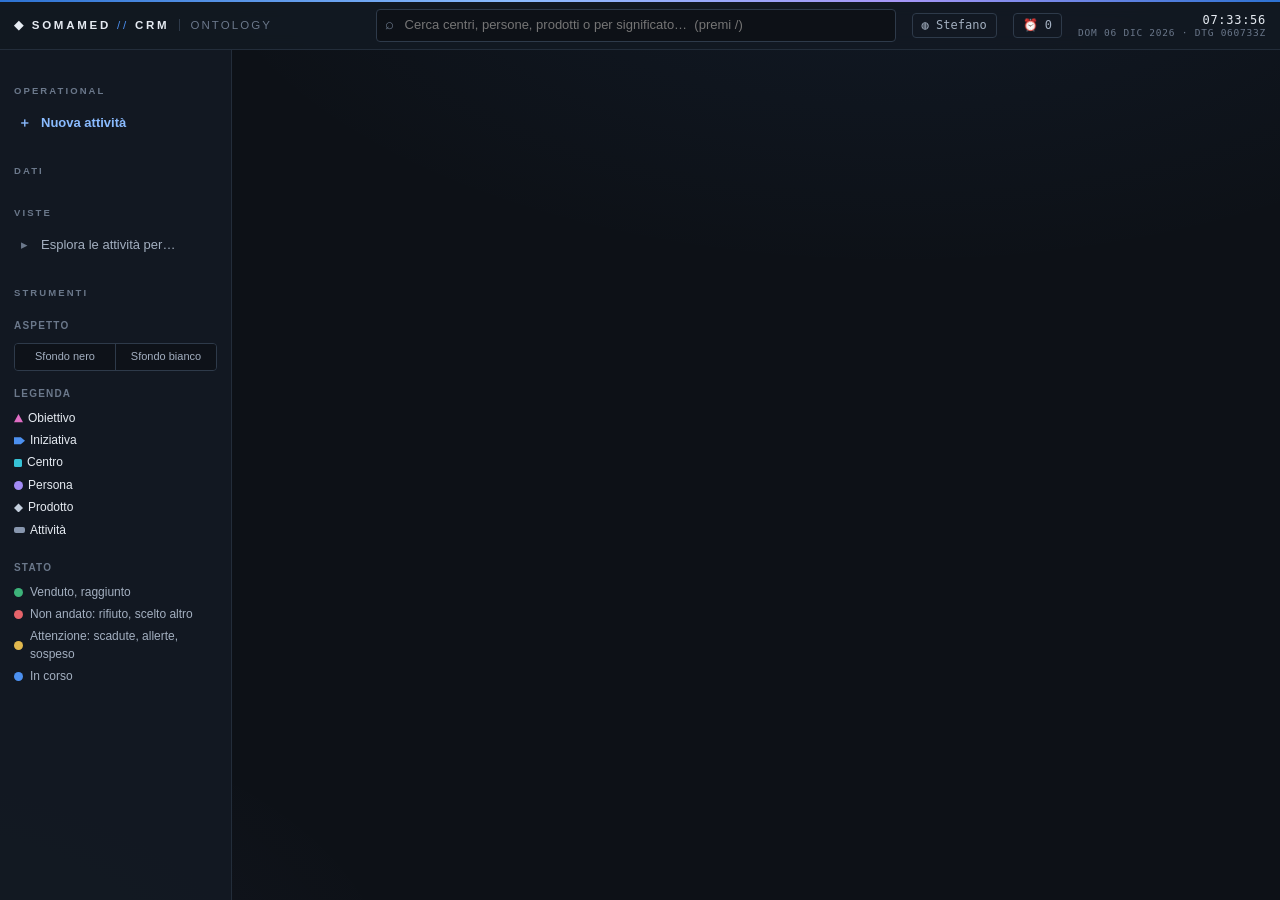
==== commit c9246bc8: "Budget strategico per centro dalle voci del prodotto e piano tattico - voci di prezzo del prodotto (" ====
--- a/somamed/interfaccia/index.html
+++ b/somamed/interfaccia/index.html
@@ -740,7 +740,7 @@
   ["centro","Centro","▦"],["regione","Regione","◎"],["provincia","Provincia","◌"],["natura","Pubblico / privato","◐"],
   ["dimensione","Dimensione centro","▥"],["professionalita","Professionalità","◉"],
   ["bu","Business unit","▤"],["prodotto","Prodotto","◆"],["standard","Attività standard","≡"],["contatto","Persona","●"]];
-const NAV_OP = [["oggi","Piano del giorno","☀"],["calendario","Calendario e carico","▦"],["obiettivi","Obiettivi · area e budget","◎"],["offerte","Offerte economiche","€"],["iniziative","<span>Iniziative<span class=\"navsub\">marketing · commerciale</span></span>","⚑"],
+const NAV_OP = [["oggi","Piano del giorno","☀"],["calendario","Calendario e carico","▦"],["obiettivi","Obiettivi · area e budget","◎"],["budget","<span>Budget strategico<span class=\"navsub\">valore dei centri · piano tattico</span></span>","▤"],["offerte","Offerte economiche","€"],["iniziative","<span>Iniziative<span class=\"navsub\">marketing · commerciale</span></span>","⚑"],
   ["diario","Diario e agenda","✎"],["dacontattare","Persone da contattare","☎"],["allerte","Allerte","⏰"]];
 const NAV_DATI = [["contatti","Contatti","●"],["centri","Centri e mappa","⌖"],["prodotti","Prodotti","◆"]];
 const NAV_STR = [["importa","Importa da CSV","⇪"],["utenti","Utenti","◍"],["dati","Dati e collegamento","⛁"]];
@@ -2717,6 +2717,158 @@
 }
 async function spostaDa(id){ const v = $("#calQ").value; if(!v) return; try{ await post(`/api/attivita/${id}/sposta`, {quando:v.replace("T"," ")}); toast("Spostata"); render(); }catch(e){ toast(e.message); } }
 
+/* ---------- BUDGET STRATEGICO: valore dei centri dalle voci del prodotto → strategia → piano tattico ---------- */
+const FONTE_Q = {censita:"censita", dichiarata:"dichiarata", fissa:"fissa", mancante:"manca il dato"};
+const COL_FASCIA = {A:"var(--green)", B:"var(--blue)", C:"var(--tx3)", "—":"var(--gold)"};
+const COL_STATO = {"vinto":"var(--green)", "perso":"var(--red)", "in corso":"var(--blue)", "da avviare":"var(--tx3)"};
+const nf = v => v==null ? "" : Number(v).toLocaleString("it-IT",{maximumFractionDigits:1});
+const fasciaB = f => `<span class="badge" style="border-color:${COL_FASCIA[f]};color:${COL_FASCIA[f]};padding:2px 7px">${f}</span>`;
+let BUD = null;
+
+async function vistaBudgetElenco(){
+  sidebar(); $("#crumb").textContent = "OPERATIONAL / BUDGET STRATEGICO";
+  const arr = await api("/api/budget");
+  const ob = (META.obiettivi||[]), pr = (META.prodotti||[]);
+  $("#main").innerHTML = `
+  <div class="panel"><div class="ph">Budget strategici<span class="n">${arr.length} · valore dei centri calcolato dalle voci del prodotto</span></div>
+    ${arr.length ? `<table class="tab"><thead><tr><th>Budget</th><th>Prodotto</th><th>Anno</th><th>Centri</th><th>Fascia A</th>
+      <th>Potenziale</th><th>Atteso</th><th>Venduto</th><th>In offerta</th><th>Stato centri</th><th>Stato</th></tr></thead><tbody>
+      ${arr.map(b=>`<tr style="cursor:pointer" onclick="location.hash='/budget/${b.id}'"><td><a href="#/budget/${b.id}">${esc(b.titolo)}</a></td>
+        <td>${L("prodotto",b.prodotto_id,b.prodotto)}</td><td class="mono">${b.anno||""}</td><td class="mono">${b.inclusi}</td><td class="mono">${b.fascia_A}</td>
+        <td class="mono">${eur(b.valore_potenziale)}</td><td class="mono">${eur(b.valore_atteso)}</td><td class="mono" style="color:var(--green)">${eur(b.venduto)}</td>
+        <td class="mono">${eur(b.in_offerta)}</td>
+        <td style="font-size:11px">${Object.entries(b.stati).filter(([k,v])=>v).map(([k,v])=>`<span style="color:${COL_STATO[k]}">${v} ${k}</span>`).join(" · ")}</td>
+        <td><span class="gen">${esc(b.stato)}</span></td></tr>`).join("")}</tbody></table>`
+      : `<div class="empty">Nessun budget. Creane uno qui sotto: scegli il prodotto e l'area, il CRM valuta tutti i centri.</div>`}
+  </div>
+  <div class="panel" style="margin-top:14px"><div class="ph">Nuovo budget strategico</div>
+    <div style="padding:10px 12px;display:flex;gap:8px;flex-wrap:wrap;align-items:center">
+      <input class="f" id="bgT" placeholder="Titolo (es. Asimily Lombardia 2027)" style="flex:2;min-width:240px">
+      <select class="f" id="bgP" style="width:220px"><option value="">— prodotto —</option>${pr.map(p=>`<option value="${p.id}">${esc(p.nome)}</option>`).join("")}</select>
+      <select class="f" id="bgO" style="width:220px"><option value="">— obiettivo (facoltativo) —</option>${ob.map(o=>`<option value="${o.id}">${esc(o.titolo)}</option>`).join("")}</select>
+      <input class="f" id="bgA" type="number" placeholder="Anno" value="${new Date().getFullYear()+1}" style="width:90px">
+      <input class="f" id="bgR" placeholder="Regioni (es. Lombardia, Veneto)" style="flex:1;min-width:200px">
+      <input class="f" id="bgV" placeholder="Province (es. MI, BG)" style="width:160px">
+      <input class="f" id="bgS" type="number" min="0" max="90" placeholder="Sconto medio %" style="width:130px">
+      <button class="ghost" onclick="nuovoBudget()">＋ Crea e valuta i centri</button>
+    </div>
+    <div class="dim" style="padding:0 12px 12px;font-size:12px">Senza regioni né province vale l'area dell'obiettivo (se c'è) oppure tutta Italia.
+      I centri considerati sono quelli delle tipologie di clienti del prodotto (DATI → Prodotti); distributori, partner e fornitori sono esclusi.</div>
+  </div>`;
+}
+async function nuovoBudget(){
+  const t=$("#bgT").value.trim(), p=Number($("#bgP").value); if(!t) return toast("Scrivi il titolo"); if(!p) return toast("Scegli il prodotto");
+  try{ const r = await post("/api/budget",{titolo:t, prodotto_id:p, obiettivo_id:Number($("#bgO").value)||null, anno:Number($("#bgA").value)||null,
+        regioni:$("#bgR").value||null, province:$("#bgV").value||null, sconto_medio:Number($("#bgS").value)||0});
+       location.hash = "/budget/"+r.budget.id; }catch(e){ toast(e.message); }
+}
+
+async function vistaBudget(id){
+  sidebar(); $("#crumb").textContent = "OPERATIONAL / BUDGET STRATEGICO";
+  const d = BUD = await api("/api/budget/"+id), b = d.budget, r = d.riepilogo, V = d.voci;
+  const ck = (cl, l, v, s) => `<div class="ck ${cl}" style="cursor:default"><div class="l">${l}</div><div class="v">${v}</div><div class="s">${s}</div></div>`;
+  const maxF = Math.max(1, ...["A","B","C","—"].map(f=>r.fasce[f].valore_potenziale));
+  const m = r.matrice;
+  const cella = (k, tit, sub, col) => `<div style="background:var(--bg2);padding:12px;border-top:2px solid ${col}"><div style="font-size:10px;letter-spacing:.14em;color:var(--tx3)">${tit}</div>
+      <div class="mono" style="font-size:24px">${m[k]}</div><div class="dim" style="font-size:11px">${sub}</div></div>`;
+  const strat = Object.entries(d.strategie);
+  const area = [...(b.regioni||[]), ...(b.province||[])].join(", ") || "tutta Italia";
+  $("#main").innerHTML = `
+  <div class="panel"><div class="ph">${esc(b.titolo)}<span class="n">${L("prodotto",b.prodotto_id,b.prodotto)} · ${esc(area)} · ${b.anno||""}
+      ${b.obiettivo_id?` · obiettivo ${L("obiettivo",b.obiettivo_id,b.obiettivo)}`:""}${b.iniziativa_id?` · piano tattico ${L("trattativa",b.iniziativa_id,b.iniziativa)}`:""}</span>
+      <span style="margin-left:auto;font-size:12px" class="dim">sconto medio <input class="f" type="number" min="0" max="90" value="${b.sconto_medio||0}" style="width:64px;display:inline-block;padding:3px 6px" onchange="modBudget({sconto_medio:Number(this.value)||0})"> %</span></div>
+    ${r.avvisi.length?`<div style="padding:8px 12px;border-bottom:1px solid var(--line)">${r.avvisi.map(a=>`<div style="color:var(--gold);font-size:12.5px">⚠ ${esc(a)}</div>`).join("")}</div>`:""}
+  </div>
+  <div class="cmd-kpi" style="margin-top:14px">
+    ${ck("blu","Valore potenziale",eur(r.valore_potenziale),`${r.inclusi} centri nel budget`)}
+    ${ck("","Margine potenziale",eur(r.margine_potenziale),r.valore_potenziale?Math.round(r.margine_potenziale/r.valore_potenziale*100)+"% del potenziale":"")}
+    ${ck("blu","Budget atteso",eur(r.valore_atteso),"potenziale × probabilità")}
+    ${ck("verde","Venduto",eur(r.venduto),`${r.stati.vinto} centri vinti`)}
+    ${ck("","In offerta",eur(r.in_offerta),`${r.stati["in corso"]} centri in corso`)}
+    ${ck(r.da_trovare?"ambra":"","Da trovare",eur(r.da_trovare),"atteso non ancora venduto")}
+  </div>
+  <div class="cols3">
+    <div class="panel"><div class="ph">Dove sta il valore<span class="n">fasce A/B/C sul potenziale (Pareto 70/90%)</span></div><div style="padding:10px 14px">
+      ${["A","B","C","—"].map(f=>{ const x=r.fasce[f]; return `<div style="margin-bottom:10px"><div style="display:flex;gap:10px;align-items:center">${fasciaB(f)}
+        <span>${x.centri} centri</span><span class="mono" style="margin-left:auto">${eur(x.valore_potenziale)}</span><span class="dim mono" style="width:120px;text-align:right">atteso ${eur(x.valore_atteso)}</span></div>
+        <div class="bar"><i style="width:${x.valore_potenziale/maxF*100}%;background:${COL_FASCIA[f]}"></i></div></div>`; }).join("")}
+      <div class="dim" style="font-size:11.5px">A = i centri che fanno il 70% del valore · B = il successivo 20% · C = il resto · — = mancano i dati per stimarli</div></div></div>
+    <div class="panel"><div class="ph">Valore × accesso<span class="n">da qui nasce la strategia</span></div>
+      <div style="display:grid;grid-template-columns:1fr 1fr;gap:1px;background:var(--line);margin:10px 14px">
+        ${cella("alto_accessibile","ALTO VALORE · ACCESSO","attacco diretto","var(--green)")}${cella("alto_da_aprire","ALTO VALORE · DA APRIRE","costruire l'accesso","var(--gold)")}
+        ${cella("basso_accessibile","BASSO VALORE · ACCESSO","sviluppo / cross-selling","var(--blue)")}${cella("basso_da_aprire","BASSO VALORE · DA APRIRE","presidio marketing","var(--tx3)")}
+      </div><div class="dim" style="font-size:11.5px;padding:0 14px 12px">Accesso = persone conosciute, relazione forte/media o già cliente. Nei centri pubblici si aggiunge il percorso di gara.</div></div>
+  </div>
+  <div class="panel" style="margin-top:14px"><div class="ph">Voci di prezzo di ${esc(b.prodotto)}<span class="n">gli item che generano il valore: valore centro = Σ quantità × prezzo × anni (canoni) − sconto</span></div>
+    <div style="overflow:auto"><table class="tab"><thead><tr><th>Voce</th><th style="width:110px">Unità</th><th style="width:110px">Prezzo €/unità</th><th style="width:100px">Costo €/unità</th>
+      <th style="width:80px">Canone</th><th style="width:70px">Anni</th><th style="width:120px">Stima per posto letto</th><th style="width:110px">Quantità fissa</th><th style="width:120px"></th></tr></thead><tbody>
+      ${[...V, {id:0, nome:"", unita:"pz", prezzo_unitario:"", costo_unitario:"", ricorrente:false, anni:1}].map(v=>`<tr id="voce${v.id}">
+        <td><input class="f" data-k="nome" value="${esc(v.nome||"")}" placeholder="${v.id?"":"Nuova voce (es. dispositivi medicali connessi)"}"></td>
+        <td><input class="f" data-k="unita" value="${esc(v.unita||"")}"></td>
+        <td><input class="f mono" data-k="prezzo_unitario" value="${v.prezzo_unitario??""}"></td>
+        <td><input class="f mono" data-k="costo_unitario" value="${v.costo_unitario??""}"></td>
+        <td style="text-align:center"><input type="checkbox" data-k="ricorrente" ${v.ricorrente?"checked":""}></td>
+        <td><input class="f mono" data-k="anni" value="${v.anni??1}"></td>
+        <td><input class="f mono" data-k="stima_per_posto_letto" value="${v.stima_per_posto_letto??""}" placeholder="es. 2,5"></td>
+        <td><input class="f mono" data-k="quantita_fissa" value="${v.quantita_fissa??""}" placeholder="es. 1"></td>
+        <td><button class="ghost" style="font-size:11px;padding:3px 9px" onclick="salvaVoce(${v.id})">${v.id?"Salva":"＋ Aggiungi"}</button>
+          ${v.id?`<button class="ghost" style="font-size:11px;padding:3px 7px" title="Elimina" onclick="eliminaVoce(${v.id})">✕</button>`:""}</td></tr>`).join("")}
+    </tbody></table></div></div>
+  <div class="panel" style="margin-top:14px"><div class="ph">Centri del budget<span class="n">${d.centri.length} · ordinati per fascia e valore atteso · le quantità si scrivono nella cella (vuota = stima)</span></div>
+    <div style="overflow:auto"><table class="tab"><thead><tr><th style="width:34px" title="Nel budget">✓</th><th style="width:44px">Fascia</th><th>Centro</th><th style="width:44px">Prov.</th>
+      <th style="width:70px">Natura</th><th style="width:80px">Posti letto</th>${V.map(v=>`<th style="width:118px">${esc(v.nome)}</th>`).join("")}
+      <th style="width:105px">Potenziale</th><th style="width:95px">Margine</th><th style="width:55px" title="Quota del valore basata su dati censiti/dichiarati">Dati certi</th>
+      <th style="width:70px">Prob. %</th><th style="width:100px">Atteso</th><th style="width:160px">Strategia</th><th style="width:85px">Stato</th></tr></thead><tbody>
+      ${d.centri.map(c=>`<tr style="${c.incluso?"":"opacity:.45"}">
+        <td><input type="checkbox" ${c.incluso?"checked":""} onchange="sceltaCentro(${c.azienda_id},{incluso:this.checked})"></td>
+        <td>${fasciaB(c.fascia)}</td>
+        <td>${L("azienda",c.azienda_id,c.centro)}<div class="dim" style="font-size:11px">${esc(c.tipo||"")}${c.n_conosciuti?` · <span style="color:var(--green)">★ ${c.n_conosciuti} conosciuti</span>`:""}${c.gia_cliente?" · già cliente":""}${c.relazione?` · relazione ${esc(c.relazione)}`:""}</div></td>
+        <td class="mono">${esc(c.provincia||"")}</td><td style="font-size:12px">${esc(c.natura||"—")}</td>
+        <td><input class="f mono" style="padding:3px 5px" value="${c.posti_letto??""}" placeholder="${c.dimensione?esc(c.dimensione):"?"}" onchange="postiLetto(${c.azienda_id}, this.value)"></td>
+        ${c.voci.map(v=>{ const certo = ["censita","dichiarata","fissa"].includes(v.fonte);
+          return `<td title="${esc(FONTE_Q[v.fonte]||v.fonte)} · ${eur(v.valore)}"><input class="f mono" style="padding:3px 5px;${certo?"":"color:var(--tx3);font-style:italic"}"
+            value="${["censita","dichiarata"].includes(v.fonte)?nf(v.quantita):""}" placeholder="${v.quantita!=null?"~"+nf(v.quantita):"?"}"
+            onchange="censisci(${c.azienda_id},${v.voce_id},this.value)"><div class="dim" style="font-size:10px">${esc(FONTE_Q[v.fonte]||v.fonte)}</div></td>`; }).join("")}
+        <td class="mono">${eur(c.valore_potenziale)}</td><td class="mono dim">${eur(c.margine_potenziale)}</td>
+        <td class="mono" style="color:${c.affidabilita>=50?"var(--green)":"var(--gold)"}">${c.affidabilita}%</td>
+        <td><input class="f mono" style="padding:3px 5px" value="${c.probabilita}" title="${esc(c.perche_probabilita.join(" · "))}" onchange="sceltaCentro(${c.azienda_id},{probabilita:this.value})"></td>
+        <td class="mono">${eur(c.valore_atteso)}</td>
+        <td><select class="f" style="padding:3px 4px;font-size:12px" onchange="sceltaCentro(${c.azienda_id},{strategia:this.value})" title="${esc(d.strategie[c.strategia].quando)}">
+          ${strat.map(([k,s])=>`<option value="${k}" ${k===c.strategia?"selected":""}>${esc(s.nome)}${k===c.strategia_proposta?" (proposta)":""}</option>`).join("")}</select>
+          ${c.gara?`<div style="font-size:10px;color:var(--gold)">+ percorso di gara</div>`:""}</td>
+        <td><span style="color:${COL_STATO[c.stato]};font-size:12px">● ${esc(c.stato)}</span>${c.venduto?`<div class="mono" style="font-size:11px;color:var(--green)">${eur(c.venduto)}</div>`:""}${c.pianificato?`<div class="dim" style="font-size:10px">pianificato</div>`:""}</td>
+      </tr>`).join("")}
+    </tbody></table></div></div>
+  <div class="panel" style="margin-top:14px"><div class="ph">Piano tattico<span class="n">${b.iniziativa_id?`iniziativa macro: ${L("trattativa",b.iniziativa_id,b.iniziativa)}`:"crea l'iniziativa macro e le attività per centro e per voce"}</span></div>
+    <div style="padding:10px 12px;display:flex;gap:10px;flex-wrap:wrap;align-items:center">
+      <span class="dim">Fasce</span>${["A","B","C","—"].map(f=>`<label class="toggle" style="border:1px solid var(--line2);padding:3px 9px"><input type="checkbox" class="tfas" value="${f}" ${f==="A"||f==="B"?"checked":""}> ${f} (${r.fasce[f].centri})</label>`).join("")}
+      <span class="dim">dal</span><input class="f" type="date" id="tDal" style="width:150px" value="${new Date(Date.now()+864e5).toISOString().slice(0,10)}">
+      <span class="dim">centri a settimana</span><input class="f" type="number" id="tSet" min="1" value="3" style="width:70px">
+      <button class="ghost" onclick="pianoTattico()">⚑ Genera piano tattico</button>
+    </div>
+    <div class="dim" style="padding:0 12px 12px;font-size:12px">Per ogni centro: la sequenza della sua strategia (${strat.map(([k,s])=>esc(s.nome)).join(" · ")}), con un'operazione per ogni voce
+      (verificare quantità e situazione degli strumenti). Le fasce partono scaglionate (A subito, B dopo 2 settimane, C dopo 4). I centri già pianificati non vengono duplicati.</div>
+  </div>`;
+}
+const bid = () => BUD.budget.id;
+async function modBudget(campi){ try{ await post(`/api/budget/${bid()}`, campi); render(); }catch(e){ toast(e.message); } }
+async function sceltaCentro(aid, campi){ try{ await post(`/api/budget/${bid()}/centro/${aid}`, campi); toast("Salvato"); render(); }catch(e){ toast(e.message); } }
+async function censisci(aid, vid, q){ try{ await post(`/api/centro/${aid}/voce/${vid}`, {quantita:String(q).trim().replace(/\./g,"").replace(",","."), fonte:"dichiarata"});
+  toast(String(q).trim()?"Quantità salvata":"Tolta: torna la stima"); render(); }catch(e){ toast(e.message); } }
+async function postiLetto(aid, v){ try{ await post(`/api/centro/${aid}/posti_letto`, {posti_letto:String(v).trim()}); toast("Posti letto salvati"); render(); }catch(e){ toast(e.message); } }
+async function salvaVoce(vid){
+  const tr = $("#voce"+vid), d = {}; tr.querySelectorAll("[data-k]").forEach(el => d[el.dataset.k] = el.type==="checkbox" ? el.checked : el.value.trim().replace(",","."));
+  if(!d.nome) return toast("Scrivi il nome della voce"); if(vid) d.id = vid;
+  try{ await post(`/api/prodotto/${BUD.budget.prodotto_id}/voci`, d); toast("Voce salvata: valori ricalcolati"); render(); }catch(e){ toast(e.message); }
+}
+async function eliminaVoce(vid){ if(!confirm("Eliminare la voce? Si perdono anche le quantità censite nei centri.")) return;
+  try{ await post(`/api/voce/${vid}/elimina`, {}); render(); }catch(e){ toast(e.message); } }
+async function pianoTattico(){
+  const fasce = [...document.querySelectorAll(".tfas:checked")].map(x=>x.value); if(!fasce.length) return toast("Scegli almeno una fascia");
+  try{ const r = await post(`/api/budget/${bid()}/tattico`, {fasce, data_inizio:$("#tDal").value||null, responsabile:UTENTE(), centri_a_settimana:Number($("#tSet").value)||3});
+       toast(`Piano creato: ${r.centri_pianificati} centri, ${r.attivita_create} attività`); META = await api("/api/meta"); render(); }catch(e){ toast(e.message); }
+}
+
 async function render(){
   const {parts,q} = parseHash();
   try{
@@ -2741,6 +2893,7 @@
     else if(parts[0]==="diario") await vistaDiario(q);
     else if(parts[0]==="note") await vistaNote(q);
     else if(parts[0]==="importa") await vistaImporta();
+    else if(parts[0]==="budget") { if(parts[1]) await vistaBudget(Number(parts[1])); else await vistaBudgetElenco(); }
     else if(parts[0]==="offerte") await vistaOfferte(q);
     else if(parts[0]==="offerta") await vistaOfferta(Number(parts[1]), q);
     else if(parts[0]==="utenti") await vistaUtenti();
